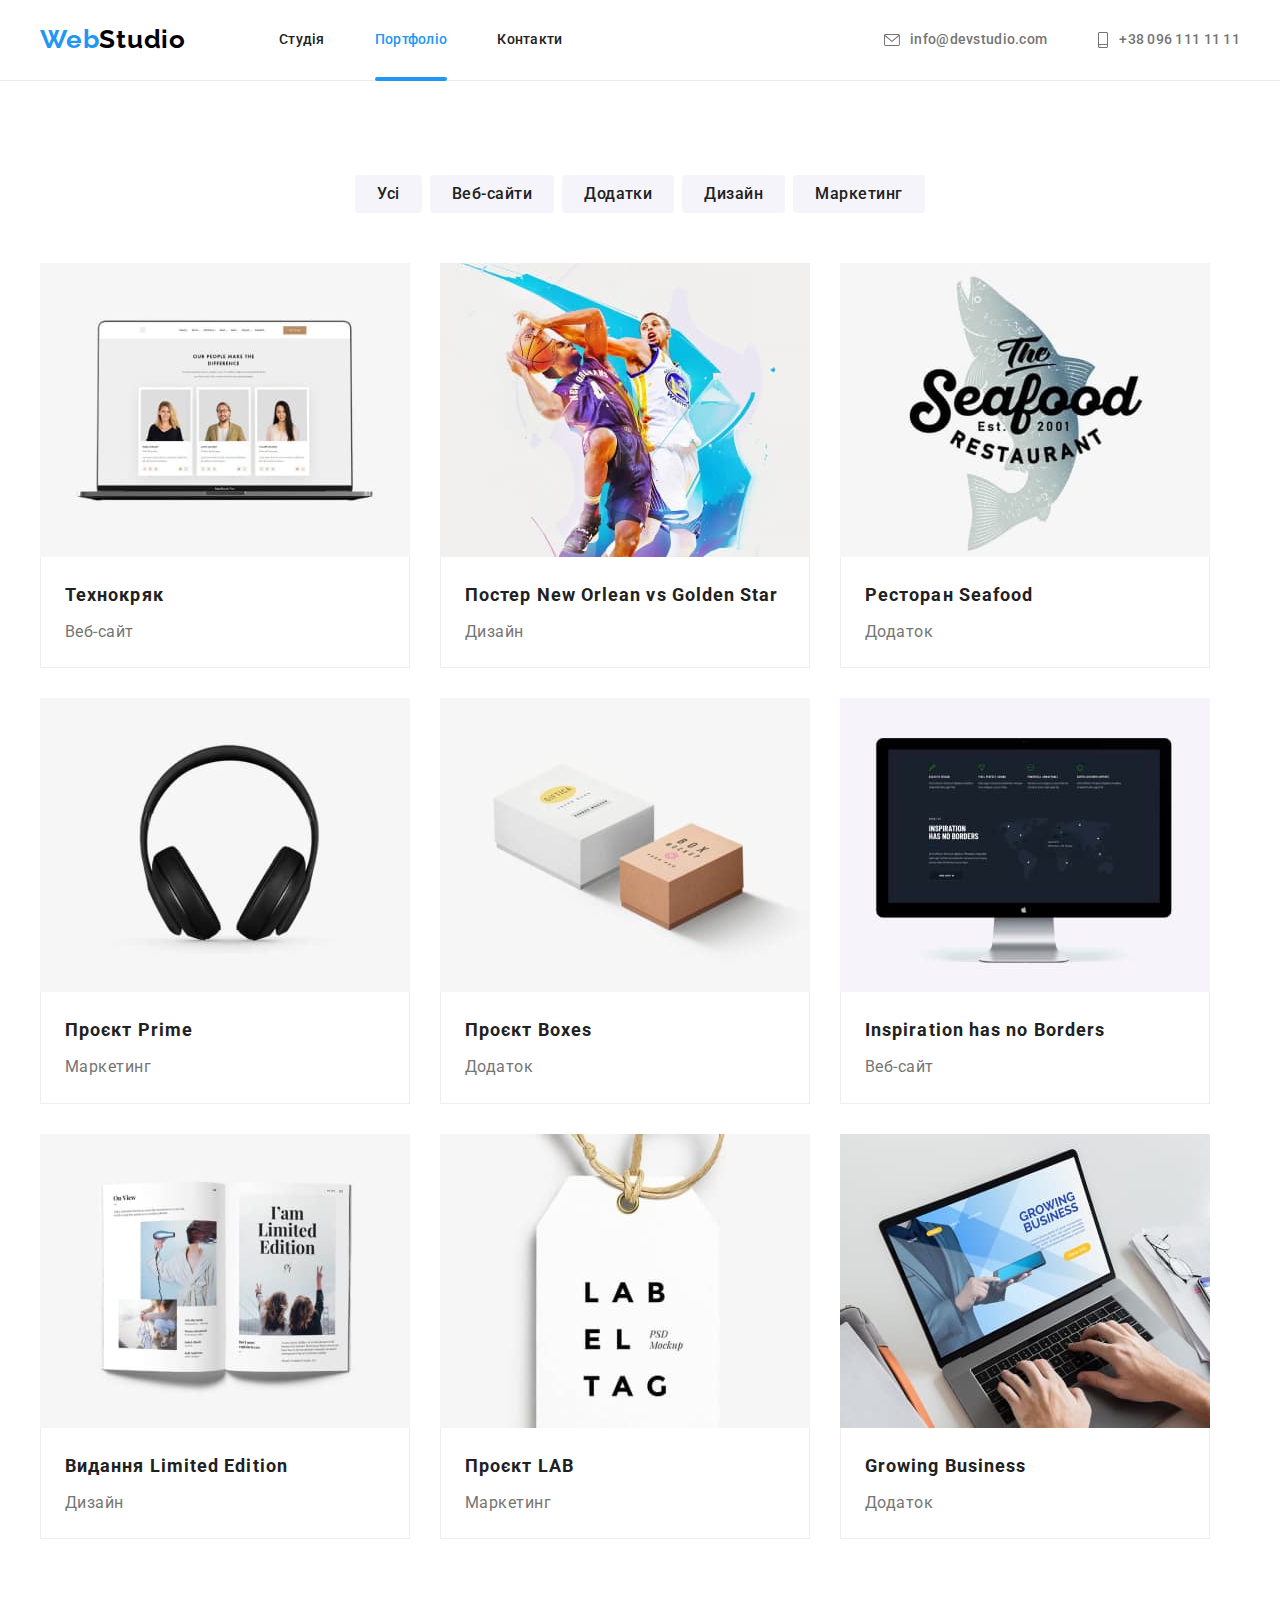
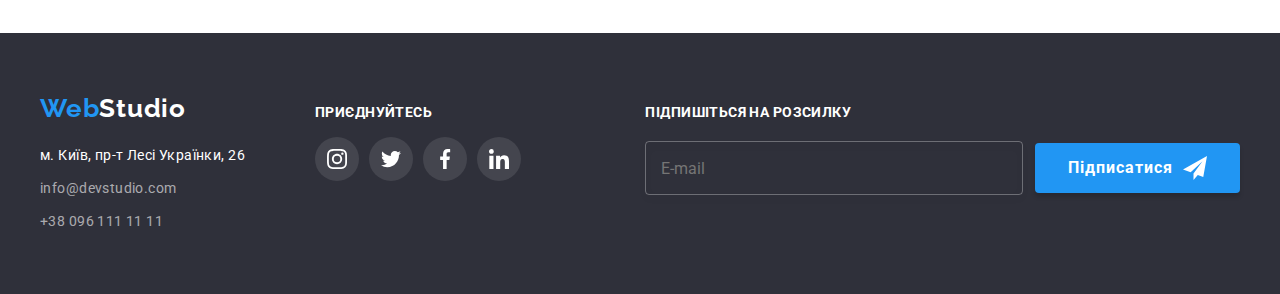
==== portfolio.html @ 3b57325a "Initial commit" ====
<!DOCTYPE html>
<html lang="uk">
  <head>
    <meta charset="UTF-8" />
    <meta http-equiv="X-UA-Compatible" content="IE=edge" />
    <meta name="viewport" content="width=device-width, initial-scale=1.0" />
    <title>Web</title>
    <link rel="preconnect" href="https://fonts.googleapis.com" />
    <link rel="preconnect" href="https://fonts.gstatic.com" crossorigin />
    <link
      href="https://fonts.googleapis.com/css2?family=Raleway:wght@700&family=Roboto:wght@400;500;700;900&display=swap"
      rel="stylesheet"
    />
    <link
      rel="stylesheet"
      href="https://cdnjs.cloudflare.com/ajax/libs/modern-normalize/1.1.0/modern-normalize.min.css"
      integrity="sha512-wpPYUAdjBVSE4KJnH1VR1HeZfpl1ub8YT/NKx4PuQ5NmX2tKuGu6U/JRp5y+Y8XG2tV+wKQpNHVUX03MfMFn9Q=="
      crossorigin="anonymous"
      referrerpolicy="no-referrer"
    />
    <!-- <link rel="stylesheet" href="./css/styles.css" /> -->
    <link rel="stylesheet" href="./css/main.min.css">
  </head>

  <body>
    <header class="header">
      <div class="container header__container">
        <nav class="navigation">
          <a class="logo navigation__logo link logo--margin-header" lang="en" href="./index.html">Web<span
              class="accent accent--color-dark">Studio</span></a>
          <ul class="site-nav">
            <li class="site-nav__item">
              <a class="site-nav__link link " href="./index.html">Студія</a>
            </li>
            <li class="site-nav__item">
              <a class="site-nav__link link current" href="./portfolio.html">Портфоліо</a>
            </li>
            <li class="site-nav__item">
              <a class="site-nav__link link" href="#">Контакти</a>
            </li>
          </ul>
        </nav>
        <ul class="contacts header__contacts">
          <li>
            <a class="contacts__mail link" href="mailto:info@devstudio.com">
              <svg class="contacts__envelop" width="16" height="12">
                <use href="./img/symbol-defs.svg#icon-envelope"></use>
              </svg>
              info@devstudio.com</a>
          </li>
          <li>
            <a class="contacts__tel link" href="tel:+380961111111">
              <svg class="contacts__smartphone" width="12" height="16">
                <use href="./img/symbol-defs.svg#icon-smartphone"></use>
              </svg>+38 096 111 11 11</a>
          </li>
        </ul>
      </div>
    </header>

    <main>
      <section class="section">
        <div class="container">
          <h1 class="visually-hidden">Наші пропозиції</h1>
          <!--switch-->
          <ul class="filter-list">
            <li><button class="filter-bt" type="button">Усі</button></li>
            <li><button class="filter-bt" type="button">Веб-сайти</button></li>
            <li><button class="filter-bt" type="button">Додатки</button></li>
            <li><button class="filter-bt" type="button">Дизайн</button></li>
            <li><button class="filter-bt" type="button">Маркетинг</button></li>
          </ul>
          <!--pictures-->
          <ul class="project-list">
            <li class="project-item">
              <a class="project-link" href="#">
                <div class="hidden-card">
                  <img
                    src="./img/advert-1.jpg"
                    alt="екран ноутбуку"
                    width="370"
                  />
                  <p class="hidden-text">
                    Ресурс пропонує комплексні пропозиції з різним рівнем
                    функціоналу та сервісів. Все це дозволить відвідувачу
                    отримати вичерпні відомості про компанію чи приватну особу.
                  </p>
                </div>
                <div class="project-card">
                  <h2 class="project-title">Технокряк</h2>
                  <p class="project-text">Веб-сайт</p>
                </div>
              </a>
            </li>
            <li class="project-item">
              <a class="project-link" href="#">
                <div class="hidden-card">
                  <img
                    src="./img/advert-2.jpg"
                    alt="баскетболісти"
                    width="370"
                  />
                  <p class="hidden-text">
                    Ресурс пропонує комплексні пропозиції з різним рівнем
                    функціоналу та сервісів. Все це дозволить відвідувачу
                    отримати вичерпні відомості про компанію чи приватну особу.
                  </p>
                </div>
                <div class="project-card">
                  <h2 class="project-title">
                    Постер New Orlean vs Golden Star
                  </h2>
                  <p class="project-text">Дизайн</p>
                </div>
              </a>
            </li>
            <li class="project-item">
              <a class="project-link" href="#">
                <div class="hidden-card">
                  <img
                    src="./img/advert-3.jpg"
                    alt="реклама ресторану"
                    width="370"
                  />
                  <p class="hidden-text">
                    Ресурс пропонує комплексні пропозиції з різним рівнем
                    функціоналу та сервісів. Все це дозволить відвідувачу
                    отримати вичерпні відомості про компанію чи приватну особу.
                  </p>
                </div>
                <div class="project-card">
                  <h2 class="project-title">Ресторан Seafood</h2>
                  <p class="project-text">Додаток</p>
                </div>
              </a>
            </li>
            <li class="project-item">
              <a class="project-link" href="#"
                ><div class="hidden-card">
                  <img src="./img/advert-4.jpg" alt="навушники" width="370" />
                  <p class="hidden-text">
                    Ресурс пропонує комплексні пропозиції з різним рівнем
                    функціоналу та сервісів. Все це дозволить відвідувачу
                    отримати вичерпні відомості про компанію чи приватну особу.
                  </p>
                </div>
                <div class="project-card">
                  <h2 class="project-title">Проєкт Prime</h2>
                  <p class="project-text">Маркетинг</p>
                </div>
              </a>
            </li>
            <li class="project-item">
              <a class="project-link" href="#">
                <div class="hidden-card">
                  <img src="./img/advert-5.jpg" alt="коробочки" width="370" />
                  <p class="hidden-text">
                    Ресурс пропонує комплексні пропозиції з різним рівнем
                    функціоналу та сервісів. Все це дозволить відвідувачу
                    отримати вичерпні відомості про компанію чи приватну особу.
                  </p>
                </div>
                <div class="project-card">
                  <h2 class="project-title">Проєкт Boxes</h2>
                  <p class="project-text">Додаток</p>
                </div>
              </a>
            </li>
            <li class="project-item">
              <a class="project-link" href="#"
                ><div class="hidden-card">
                  <img src="./img/advert-6.jpg" alt=" монітор" width="370" />
                  <p class="hidden-text">
                    Ресурс пропонує комплексні пропозиції з різним рівнем
                    функціоналу та сервісів. Все це дозволить відвідувачу
                    отримати вичерпні відомості про компанію чи приватну особу.
                  </p>
                </div>
                <div class="project-card">
                  <h2 class="project-title">Inspiration has no Borders</h2>
                  <p class="project-text">Веб-сайт</p>
                </div>
              </a>
            </li>
            <li class="project-item">
              <a class="project-link" href="#">
                <div class="hidden-card">
                  <img src="./img/advert-7.jpg" alt="книга" width="370" />
                  <p class="hidden-text">
                    Ресурс пропонує комплексні пропозиції з різним рівнем
                    функціоналу та сервісів. Все це дозволить відвідувачу
                    отримати вичерпні відомості про компанію чи приватну особу.
                  </p>
                </div>
                <div class="project-card">
                  <h2 class="project-title">Видання Limited Edition</h2>
                  <p class="project-text">Дизайн</p>
                </div>
              </a>
            </li>
            <li class="project-item">
              <a class="project-link" href="#">
                <div class="hidden-card">
                  <img src="./img/advert-8.jpg" alt="бірка" width="370" />
                  <p class="hidden-text">
                    Ресурс пропонує комплексні пропозиції з різним рівнем
                    функціоналу та сервісів. Все це дозволить відвідувачу
                    отримати вичерпні відомості про компанію чи приватну особу.
                  </p>
                </div>
                <div class="project-card">
                  <h2 class="project-title">Проєкт LAB</h2>
                  <p class="project-text">Маркетинг</p>
                </div>
              </a>
            </li>
            <li class="project-item">
              <a class="project-link" href="#">
                <div class="hidden-card">
                  <img
                    src="./img/advert-9.jpg"
                    alt="робота за ноутбуком"
                    width="370"
                  />
                  <p class="hidden-text">
                    Ресурс пропонує комплексні пропозиції з різним рівнем
                    функціоналу та сервісів. Все це дозволить відвідувачу
                    отримати вичерпні відомості про компанію чи приватну особу.
                  </p>
                </div>
                <div class="project-card">
                  <h2 class="project-title">Growing Business</h2>
                  <p class="project-text">Додаток</p>
                </div>
              </a>
            </li>
          </ul>
        </div>
      </section>
    </main>
    <footer class="footer">
<div class="container footer-container">
  <div class="main-part">
    <a class="logo link logo--margin-footer" lang="en" href="./index.html">Web<span class="accent accent--color-light">Studio</span></a>
    <address class="address">
      <ul>
        <li class="footer-item">
          <a class="footer-location place link" href="https://goo.gl/maps/qjkYtsCH6BRkbTAi8" target="_blank"
            rel="noopener noreferrer nofollow">м. Київ, пр-т Лесі Українки, 26</a>
        </li>
        <li class="footer-item">
          <a class="footer-mail link" href="mailto:info@devstudio.com">info@devstudio.com</a>
        </li>
        <li class="footer-item">
          <a class="footer-tel link" href="tel:+380961111111">+38 096 111 11 11</a>
        </li>
      </ul>
    </address>
  </div>
  <div class=" social footer__social">
    <p class="social__text">приєднуйтесь</p>
    <ul class="social__list">
      <li>
        <a class="social__link socials" href="#">
          <svg class="social__icon" width="20" height="20">
            <use href="./img/symbol-defs.svg#icon-instagram"></use>
          </svg>
        </a>
      </li>
      <li>
        <a class="social__link socials" href="#">
          <svg class="social__icon" width="20" height="20">
            <use href="./img/symbol-defs.svg#icon-twitter"></use>
          </svg>
        </a>
      </li>
      <li>
        <a class="social__link socials" href="#">
          <svg class="social__icon" width="20" height="20">
            <use href="./img/symbol-defs.svg#icon-facebook"></use>
          </svg>
        </a>
      </li>
      <li>
        <a class="social__link socials" href="#">
          <svg class="social__icon" width="20" height="20">
            <use href="./img/symbol-defs.svg#icon-linkedin"></use>
          </svg>
        </a>
      </li>
    </ul>
  </div>
  <div class="subscription">
    <p class="subs-text">Підпишіться на розсилку</p>
    <form class="footer-form">
      <label class="footer-label">
        <input class="footer-input" type="email" name="mail" placeholder=" " />
        <span class="footer-mail-label">E-mail</span>
      </label>
      <button class="btn subs-bt" type="submit">
        <span class="subs-bt-text">Підписатися</span>
        <svg class="send-icon" width="24" height="24">
          <use href="./img/symbol-defs.svg#icon-send-footer"></use>
        </svg>
      </button>
    </form>
  </div>
</div>    </footer>
  </body>
</html>
---- css/main.min.css ----
:root{--primary-text-color: #757575;--accent-color: #2196f3;--primary-bkg-color: #ffffff;--primary-bkg-bt-color: #f5f4fa;--primary-title-color: #212121;--bkg-footer-color: #2f303a;--primary-logo-color: #afb1b8;--transition-duration: 250ms;--transition-cub: cubic-bezier(0.4, 0, 0.2, 1);--bt-bkg--hover-color: #188ce8;--main-font-style: "roboto"}.footer-mail,.footer-tel,.site-nav__link,.contacts__mail,.contacts__tel{transition:color var(--transition-duration) var(--transition-cub)}.modal{position:absolute;left:50%;top:50%}.visually-hidden{position:absolute;width:1px;height:1px;margin:-1px;border:0;padding:0;white-space:nowrap;-webkit-clip-path:inset(100%);clip-path:inset(100%);clip:rect(0 0 0 0);overflow:hidden}p,h1,h2,h3,h4,h5,h6{margin:0}ul{margin:0;padding-left:0;list-style:none}address{font-style:normal}.link{text-decoration:none}body{font-family:var(--main-font-style),sans-serif;color:var(--primary-text-color);margin:0}button{cursor:pointer;border:1px solid rgba(0,0,0,0)}img{display:block;max-width:100%;height:auto}.section{padding-top:94px;padding-bottom:94px}.container{width:1200px;padding-left:15px;padding-right:15px;margin:0 auto}.logo{font-family:"Raleway",sans-serif;font-style:normal;font-weight:700;font-size:26px;line-height:1.19;letter-spacing:.03em;color:var(--accent-color);display:block}.logo--margin-header{margin-right:93px}.logo--margin-footer{margin-bottom:20px}.accent--color-dark{color:#000}.accent--color-light{color:#fff}.section-title{font-weight:700;font-size:36px;line-height:1.17;text-align:center;letter-spacing:.03em;color:var(--primary-title-color);margin-bottom:50px}.btn{min-width:216px;height:50px;font-family:inherit;font-weight:700;font-size:16px;line-height:1.87;display:block;align-items:center;text-align:center;letter-spacing:.06em;color:var(--primary-bkg-color);background:var(--accent-color);box-shadow:0px 4px 4px rgba(0,0,0,.15);border-radius:4px;cursor:pointer;margin:0 auto;margin-top:30px;padding:10px 32px;transition:background-color var(--transition-duration) var(--transition-cub)}.btn:hover,.btn:focus{background-color:var(--bt-bkg--hover-color)}.backdrop{position:fixed;top:0;left:0;width:100%;height:100%;background-color:rgba(0,0,0,.2);opacity:1;transition:opacity 500ms cubic-bezier(0.4, 0, 0.2, 1),visibility 500ms cubic-bezier(0.4, 0, 0.2, 1)}.backdrop.is-hidden{opacity:0;pointer-events:none;visibility:hidden}.backdrop.is-hidden .modal{transform:translate(-50%, -50%) scale(0.4)}.modal{transform:translate(-50%, -50%) scale(1);min-width:528px;min-height:581px;background-color:var(--primary-bkg-color);padding:40px;box-shadow:0px 1px 3px rgba(0,0,0,.12),0px 1px 1px rgba(0,0,0,.14),0px 2px 1px rgba(0,0,0,.2);border-radius:4px;transition:transform 700ms cubic-bezier(0.075, 0.82, 0.165, 1)}.modal-bt{background-color:inherit;display:flex;width:30px;height:30px;border-radius:50%;align-items:center;justify-content:center;border:1px solid rgba(0,0,0,.1);position:absolute;right:8px;top:8px}.modal-close{fill:currentColor}.modal-bt:focus .modal-close,.modal-bt:hover .modal-close{color:var(--accent-color)}.form-title{margin-top:0px;margin-bottom:12px;text-align:center;font-weight:700;font-size:20px;line-height:1.15;text-align:center;letter-spacing:.03em;color:var(--primary-title-color);display:block}.form-field{display:flex;flex-direction:column;margin-bottom:10px;position:relative}.form-field:nth-child(4){margin-bottom:0px}.form-label{margin-bottom:4px;font-weight:400;font-size:12px;line-height:1.17;letter-spacing:.01em}.form-input,.form-coment{border:1px solid rgba(33,33,33,.2);border-radius:4px;width:100%;height:40px;color:#000;padding-left:42px;outline:rgba(0,0,0,0);transition:border-color var(--transition-duration) var(--transition-cub)}.form-input:focus,.form-coment:focus{border-color:var(--accent-color)}.form-coment{padding:12px 16px;height:120px;resize:none}.form-coment::-moz-placeholder{font-weight:400;font-size:12px;line-height:1.17;letter-spacing:.01em;color:rgba(117,117,117,.5)}.form-coment:-ms-input-placeholder{font-weight:400;font-size:12px;line-height:1.17;letter-spacing:.01em;color:rgba(117,117,117,.5)}.form-coment::placeholder{font-weight:400;font-size:12px;line-height:1.17;letter-spacing:.01em;color:rgba(117,117,117,.5)}.modal-input-icon{position:absolute;left:12px;top:50%;fill:currentColor}.form-input:focus+.modal-input-icon{fill:var(--accent-color)}.form-checkbox{margin-top:20px;margin-bottom:30px;align-items:center;flex-direction:row;gap:10px;font-weight:400;font-size:14px;line-height:1.71;letter-spacing:.03em;justify-content:center}.label-checkbox{display:flex;gap:7px;align-items:center}.icon-confirm{display:flex;width:16px;height:15px;border:2px solid #212121;border-radius:4px;align-items:center;justify-content:center;fill:rgba(0,0,0,0)}.checkbox:checked+.icon-confirm{background-color:var(--accent-color);border:var(--accent-color);background-origin:border-box;fill:#fff}.checkbox:focus+.icon-confirm{border-color:var(--accent-color)}.contract-modal{display:block;text-decoration:none;border-bottom:100% solid #2196f3;color:#2196f3;position:relative}.contract-modal::after{display:inline-block;content:"";width:100%;height:1px;background-color:currentColor;position:absolute;bottom:5px;right:0}.hero-bt-modal,.subs-bt{margin-top:0;min-width:200px}.header{background-color:var(--primary-bkg-color);border-bottom:1px solid #ececec}.header__container{display:flex}.navigation{display:flex}.navigation__logo{display:inline-block;padding-top:24px;padding-bottom:25px}.site-nav__link,.contacts__mail,.contacts__tel{padding-top:32px;padding-bottom:32px;display:block}.site-nav,.contacts{display:flex;gap:50px}.header__contacts{margin-left:auto}.site-nav__link{font-weight:500;font-size:14px;line-height:1.14;letter-spacing:.02em;color:var(--primary-title-color)}.site-nav__link:hover,.site-nav__link:focus{color:var(--accent-color)}.current{color:var(--accent-color);position:relative}.current::after{display:inline-block;content:"";width:100%;height:4px;border-radius:2px;background-color:currentColor;position:absolute;bottom:-1px;right:0}.contacts__mail,.contacts__tel{display:flex;font-weight:500;font-size:14px;line-height:1.14;letter-spacing:.02em;color:var(--primary-text-color);align-items:center}.contacts__mail:hover,.contacts__mail:focus,.contacts__tel:hover,.contacts__tel:focus{color:var(--accent-color)}.contacts__envelop,.contacts__smartphone{margin-right:10px;fill:currentColor}.section.hero{background-color:#c4c4c4;padding-top:200px;padding-bottom:200px;background-image:linear-gradient(rgba(47, 48, 58, 0.4), rgba(47, 48, 58, 0.4)),url("../img/hero.jpg");background-repeat:no-repeat;background-size:cover;background-position:center;margin-left:auto;margin-right:auto;max-width:1600px;height:600px}.hero__title{font-weight:900;font-size:44px;line-height:1.36;text-align:center;letter-spacing:.06em;text-transform:uppercase;color:var(--primary-bkg-color);width:696px;margin:0 auto}.card__list{display:flex}.card__list__item:not(:last-child){margin-right:30px}.card__list__graphics{display:flex;background-color:var(--primary-bkg-bt-color);height:120px;margin-bottom:30px;justify-content:center;border-radius:4px;align-items:center}.card__list__icon{width:70px;height:70px}.card__list__title{font-weight:700;font-size:14px;line-height:1.14;letter-spacing:.03em;text-transform:uppercase;color:var(--primary-title-color)}.card__list__text{font-weight:400;font-size:14px;line-height:1.71;letter-spacing:.03em;margin-top:10px;width:270px}.work__section{padding-top:0px;padding-bottom:94px}.product{display:flex;gap:30px}.product__item{width:calc((100% - 60px)/3);position:relative;display:flex}.product__title{position:absolute;width:100%;height:70px;background-color:rgba(47,48,58,.8);bottom:0;text-align:center;font-size:14px;line-height:1.14;letter-spacing:.03em;text-transform:uppercase;color:#fff;padding:27px}.crew{background:var(--primary-bkg-bt-color)}.person__list{display:flex}.person__list__item{background:var(--primary-bkg-color);padding-top:0px;margin-right:30px;width:calc((100% - 90px)/4);box-shadow:0px 1px 3px rgba(0,0,0,.12),0px 1px 1px rgba(0,0,0,.14),0px 2px 1px rgba(0,0,0,.2);border-radius:0px 0px 4px 4px}.person__list__item:last-child{margin-right:0px}.person__list__card{padding-top:30px;padding-bottom:30px}.social__list{display:flex;justify-content:center;gap:10px;margin-top:16px;align-items:center}.social__link{display:flex;width:44px;height:44px;border-radius:50%;align-items:center;justify-content:center;color:var(--primary-logo-color);transition:color var(--transition-duration) var(--transition-cub),background-color var(--transition-duration) var(--transition-cub)}.social__link:hover,.social__link:focus{background-color:var(--accent-color);color:var(--primary-bkg-color)}.social__icon{fill:currentColor}.person__list__member{font-weight:500;font-size:16px;line-height:1.19;text-align:center;letter-spacing:.03em;color:var(--primary-title-color);margin-bottom:10px}.person__list__position{font-weight:400;font-size:16px;line-height:1.19;text-align:center;letter-spacing:.03em}.clients__list{display:flex;gap:30px}.clients__item{width:calc((100% - 150px)/6);height:92px}.clients__link{width:100%;height:100%;border:solid 1px #afb1b8;border-radius:4px;display:flex;align-items:center;justify-content:center;color:var(--primary-logo-color);transition:color var(--transition-duration) var(--transition-cub),border-color var(--transition-duration) var(--transition-cub)}.clients__link:hover,.clients__link:focus{border-color:var(--accent-color);color:var(--accent-color)}.clients__logo{fill:currentColor}.footer{background:var(--bkg-footer-color);padding-top:60px;padding-bottom:60px}.container.footer-container{display:flex;align-items:baseline}.footer-item:not(:last-child){margin-bottom:9px}.footer-location,.footer-mail,.footer-tel{font-style:normal;font-weight:400;font-size:14px;line-height:1.71;letter-spacing:.03em;color:rgba(255,255,255,.6)}.footer-mail:hover,.footer-mail:focus,.footer-tel:hover,.footer-tel:focus{color:var(--accent-color)}.place{color:var(--primary-bkg-color)}.social__text,.subs-text{font-weight:700;font-size:14px;line-height:1.14;letter-spacing:.03em;text-transform:uppercase;color:#fff}.social__link.socials{background-color:rgba(255,255,255,.1);color:var(--primary-bkg-color)}.social__link.socials:hover,.social__link.socials:focus{background-color:var(--accent-color)}.footer__social{margin-left:70px;display:flex;flex-direction:column}.subscription{margin-left:auto}.footer-form{display:flex;align-items:center}.subs-text{margin-bottom:20px}.footer-label{position:relative;margin-right:12px}.footer-mail-label{position:absolute;top:50%;left:16px;transform:translateY(-50%);transition:transform var(--transition-duration) var(--transition-cub)}.footer-input:not(:-moz-placeholder-shown)~.footer-mail-label{transform:translateY(-43px)}.footer-input:not(:-ms-input-placeholder)~.footer-mail-label{transform:translateY(-43px)}.footer-input:focus~.footer-mail-label,.footer-input:not(:placeholder-shown)~.footer-mail-label{transform:translateY(-43px)}.footer-input{width:358px;height:50px;border:1px solid rgba(255,255,255,.3);filter:drop-shadow(0px 4px 4px rgba(0, 0, 0, 0.15));border-radius:4px;background-color:rgba(0,0,0,0);color:#fff;outline:rgba(0,0,0,0);padding-left:16px}.subs-bt{display:flex;align-items:center;gap:10px}.send-icon{fill:currentColor}main{background-color:var(--primary-bkg-color)}.filter-bt{font-family:inherit;font-weight:500;font-size:16px;line-height:1.62;text-align:center;letter-spacing:.03em;color:var(--primary-title-color);background-color:var(--primary-bkg-bt-color);border:none;border-radius:4px;cursor:pointer;padding:6px 22px;transition-property:color,background-color,box-shadow;transition-duration:var(--transition-duration);transition-timing-function:var(--transition-cub)}.filter-bt:hover,.filter-bt:focus{color:var(--primary-bkg-color);background-color:var(--accent-color);box-shadow:0px 3px 1px rgba(0,0,0,.1),0px 1px 2px rgba(0,0,0,.08),0px 2px 2px rgba(0,0,0,.12)}.filter-list{display:flex;gap:8px;justify-content:center}.project-list{display:flex;flex-wrap:wrap;gap:30px;margin-top:50px}.project-card{padding:20px 24px;border-left:1px solid #eee;border-right:1px solid #eee;border-bottom:1px solid #eee}.project-link{display:block;text-decoration:none;flex-basis:calc((100% - 60px)/3);transition:box-shadow var(--transition-duration) var(--transition-cub)}.project-link:hover{box-shadow:0px 1px 1px rgba(0,0,0,.12),0px 4px 4px rgba(0,0,0,.06),1px 4px 6px rgba(0,0,0,.16)}.project-title{font-style:normal;font-size:18px;line-height:2;letter-spacing:.06em;color:var(--primary-title-color);margin-bottom:4px}.project-text{font-style:normal;font-size:16px;line-height:1.9;letter-spacing:.03em;color:var(--primary-text-color)}.hidden-card{position:relative;width:100%;height:100%;overflow:hidden}.hidden-text{position:absolute;font-size:18px;line-height:1.56;letter-spacing:.03em;color:#fff;padding:63px 24px;left:0;top:0;transform:translateY(100%);background-color:rgba(33,150,243,.9);transition-property:transform;transition-duration:var(--transition-duration);transition-timing-function:var(--transition-cub);opacity:0;overflow:auto}.project-link:hover .hidden-text{opacity:1;transform:translateY(0)}/*# sourceMappingURL=main.min.css.map */
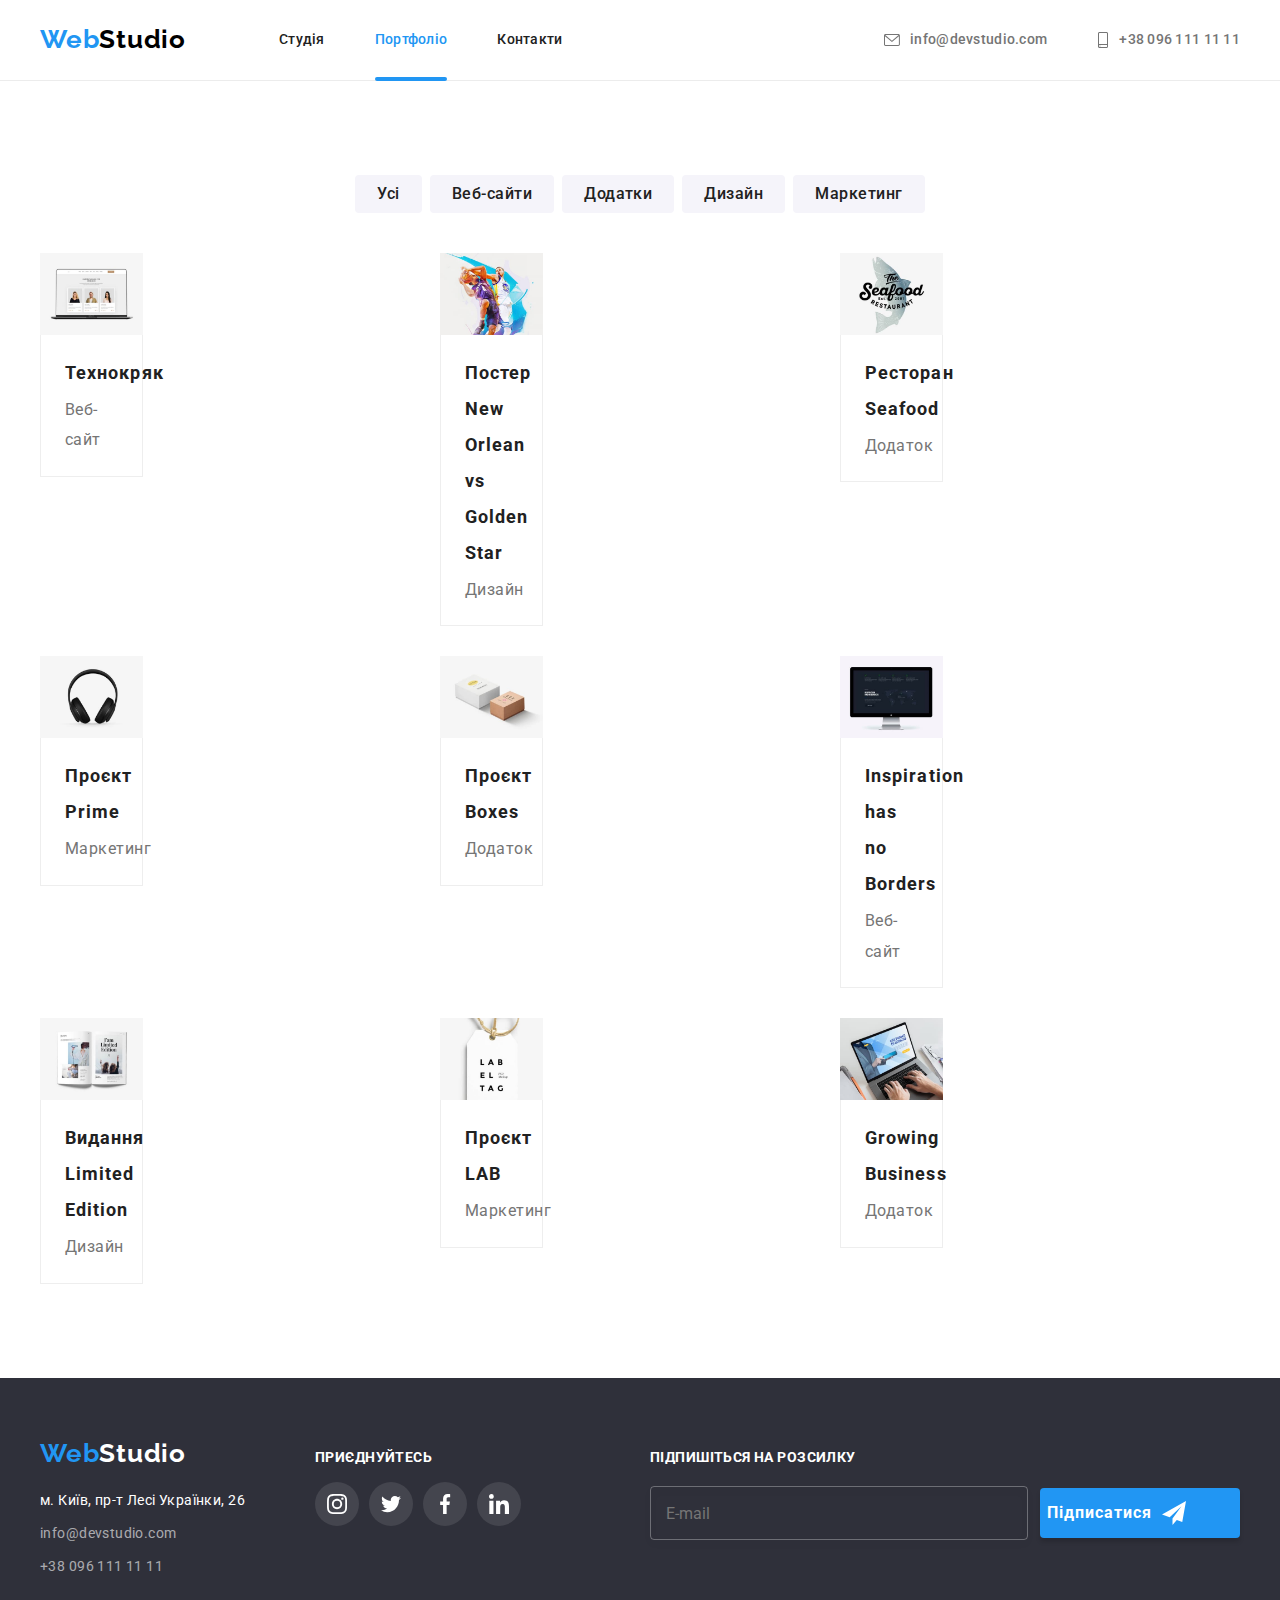
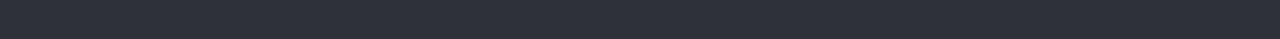
==== commit 91f403f3: "hw 08 hero, benefits and crew" ====
--- a/portfolio.html
+++ b/portfolio.html
@@ -78,7 +78,7 @@
                   <img
                     src="./img/advert-1.jpg"
                     alt="екран ноутбуку"
-                    width="370"
+                    
                   />
                   <p class="hidden-text">
                     Ресурс пропонує комплексні пропозиції з різним рівнем
--- a/css/main.min.css
+++ b/css/main.min.css
@@ -1 +1 @@
-:root{--primary-text-color: #757575;--accent-color: #2196f3;--primary-bkg-color: #ffffff;--primary-bkg-bt-color: #f5f4fa;--primary-title-color: #212121;--bkg-footer-color: #2f303a;--primary-logo-color: #afb1b8;--transition-duration: 250ms;--transition-cub: cubic-bezier(0.4, 0, 0.2, 1);--bt-bkg--hover-color: #188ce8;--main-font-style: "roboto"}.footer-mail,.footer-tel,.site-nav__link,.contacts__mail,.contacts__tel{transition:color var(--transition-duration) var(--transition-cub)}.modal{position:absolute;left:50%;top:50%}.visually-hidden{position:absolute;width:1px;height:1px;margin:-1px;border:0;padding:0;white-space:nowrap;-webkit-clip-path:inset(100%);clip-path:inset(100%);clip:rect(0 0 0 0);overflow:hidden}p,h1,h2,h3,h4,h5,h6{margin:0}ul{margin:0;padding-left:0;list-style:none}address{font-style:normal}.link{text-decoration:none}body{font-family:var(--main-font-style),sans-serif;color:var(--primary-text-color);margin:0}button{cursor:pointer;border:1px solid rgba(0,0,0,0)}img{display:block;max-width:100%;height:auto}.section{padding-top:94px;padding-bottom:94px}.container{width:1200px;padding-left:15px;padding-right:15px;margin:0 auto}.logo{font-family:"Raleway",sans-serif;font-style:normal;font-weight:700;font-size:26px;line-height:1.19;letter-spacing:.03em;color:var(--accent-color);display:block}.logo--margin-header{margin-right:93px}.logo--margin-footer{margin-bottom:20px}.accent--color-dark{color:#000}.accent--color-light{color:#fff}.section-title{font-weight:700;font-size:36px;line-height:1.17;text-align:center;letter-spacing:.03em;color:var(--primary-title-color);margin-bottom:50px}.btn{min-width:216px;height:50px;font-family:inherit;font-weight:700;font-size:16px;line-height:1.87;display:block;align-items:center;text-align:center;letter-spacing:.06em;color:var(--primary-bkg-color);background:var(--accent-color);box-shadow:0px 4px 4px rgba(0,0,0,.15);border-radius:4px;cursor:pointer;margin:0 auto;margin-top:30px;padding:10px 32px;transition:background-color var(--transition-duration) var(--transition-cub)}.btn:hover,.btn:focus{background-color:var(--bt-bkg--hover-color)}.backdrop{position:fixed;top:0;left:0;width:100%;height:100%;background-color:rgba(0,0,0,.2);opacity:1;transition:opacity 500ms cubic-bezier(0.4, 0, 0.2, 1),visibility 500ms cubic-bezier(0.4, 0, 0.2, 1)}.backdrop.is-hidden{opacity:0;pointer-events:none;visibility:hidden}.backdrop.is-hidden .modal{transform:translate(-50%, -50%) scale(0.4)}.modal{transform:translate(-50%, -50%) scale(1);min-width:528px;min-height:581px;background-color:var(--primary-bkg-color);padding:40px;box-shadow:0px 1px 3px rgba(0,0,0,.12),0px 1px 1px rgba(0,0,0,.14),0px 2px 1px rgba(0,0,0,.2);border-radius:4px;transition:transform 700ms cubic-bezier(0.075, 0.82, 0.165, 1)}.modal-bt{background-color:inherit;display:flex;width:30px;height:30px;border-radius:50%;align-items:center;justify-content:center;border:1px solid rgba(0,0,0,.1);position:absolute;right:8px;top:8px}.modal-close{fill:currentColor}.modal-bt:focus .modal-close,.modal-bt:hover .modal-close{color:var(--accent-color)}.form-title{margin-top:0px;margin-bottom:12px;text-align:center;font-weight:700;font-size:20px;line-height:1.15;text-align:center;letter-spacing:.03em;color:var(--primary-title-color);display:block}.form-field{display:flex;flex-direction:column;margin-bottom:10px;position:relative}.form-field:nth-child(4){margin-bottom:0px}.form-label{margin-bottom:4px;font-weight:400;font-size:12px;line-height:1.17;letter-spacing:.01em}.form-input,.form-coment{border:1px solid rgba(33,33,33,.2);border-radius:4px;width:100%;height:40px;color:#000;padding-left:42px;outline:rgba(0,0,0,0);transition:border-color var(--transition-duration) var(--transition-cub)}.form-input:focus,.form-coment:focus{border-color:var(--accent-color)}.form-coment{padding:12px 16px;height:120px;resize:none}.form-coment::-moz-placeholder{font-weight:400;font-size:12px;line-height:1.17;letter-spacing:.01em;color:rgba(117,117,117,.5)}.form-coment:-ms-input-placeholder{font-weight:400;font-size:12px;line-height:1.17;letter-spacing:.01em;color:rgba(117,117,117,.5)}.form-coment::placeholder{font-weight:400;font-size:12px;line-height:1.17;letter-spacing:.01em;color:rgba(117,117,117,.5)}.modal-input-icon{position:absolute;left:12px;top:50%;fill:currentColor}.form-input:focus+.modal-input-icon{fill:var(--accent-color)}.form-checkbox{margin-top:20px;margin-bottom:30px;align-items:center;flex-direction:row;gap:10px;font-weight:400;font-size:14px;line-height:1.71;letter-spacing:.03em;justify-content:center}.label-checkbox{display:flex;gap:7px;align-items:center}.icon-confirm{display:flex;width:16px;height:15px;border:2px solid #212121;border-radius:4px;align-items:center;justify-content:center;fill:rgba(0,0,0,0)}.checkbox:checked+.icon-confirm{background-color:var(--accent-color);border:var(--accent-color);background-origin:border-box;fill:#fff}.checkbox:focus+.icon-confirm{border-color:var(--accent-color)}.contract-modal{display:block;text-decoration:none;border-bottom:100% solid #2196f3;color:#2196f3;position:relative}.contract-modal::after{display:inline-block;content:"";width:100%;height:1px;background-color:currentColor;position:absolute;bottom:5px;right:0}.hero-bt-modal,.subs-bt{margin-top:0;min-width:200px}.header{background-color:var(--primary-bkg-color);border-bottom:1px solid #ececec}.header__container{display:flex}.navigation{display:flex}.navigation__logo{display:inline-block;padding-top:24px;padding-bottom:25px}.site-nav__link,.contacts__mail,.contacts__tel{padding-top:32px;padding-bottom:32px;display:block}.site-nav,.contacts{display:flex;gap:50px}.header__contacts{margin-left:auto}.site-nav__link{font-weight:500;font-size:14px;line-height:1.14;letter-spacing:.02em;color:var(--primary-title-color)}.site-nav__link:hover,.site-nav__link:focus{color:var(--accent-color)}.current{color:var(--accent-color);position:relative}.current::after{display:inline-block;content:"";width:100%;height:4px;border-radius:2px;background-color:currentColor;position:absolute;bottom:-1px;right:0}.contacts__mail,.contacts__tel{display:flex;font-weight:500;font-size:14px;line-height:1.14;letter-spacing:.02em;color:var(--primary-text-color);align-items:center}.contacts__mail:hover,.contacts__mail:focus,.contacts__tel:hover,.contacts__tel:focus{color:var(--accent-color)}.contacts__envelop,.contacts__smartphone{margin-right:10px;fill:currentColor}.section.hero{background-color:#c4c4c4;padding-top:200px;padding-bottom:200px;background-image:linear-gradient(rgba(47, 48, 58, 0.4), rgba(47, 48, 58, 0.4)),url("../img/hero.jpg");background-repeat:no-repeat;background-size:cover;background-position:center;margin-left:auto;margin-right:auto;max-width:1600px;height:600px}.hero__title{font-weight:900;font-size:44px;line-height:1.36;text-align:center;letter-spacing:.06em;text-transform:uppercase;color:var(--primary-bkg-color);width:696px;margin:0 auto}.card__list{display:flex}.card__list__item:not(:last-child){margin-right:30px}.card__list__graphics{display:flex;background-color:var(--primary-bkg-bt-color);height:120px;margin-bottom:30px;justify-content:center;border-radius:4px;align-items:center}.card__list__icon{width:70px;height:70px}.card__list__title{font-weight:700;font-size:14px;line-height:1.14;letter-spacing:.03em;text-transform:uppercase;color:var(--primary-title-color)}.card__list__text{font-weight:400;font-size:14px;line-height:1.71;letter-spacing:.03em;margin-top:10px;width:270px}.work__section{padding-top:0px;padding-bottom:94px}.product{display:flex;gap:30px}.product__item{width:calc((100% - 60px)/3);position:relative;display:flex}.product__title{position:absolute;width:100%;height:70px;background-color:rgba(47,48,58,.8);bottom:0;text-align:center;font-size:14px;line-height:1.14;letter-spacing:.03em;text-transform:uppercase;color:#fff;padding:27px}.crew{background:var(--primary-bkg-bt-color)}.person__list{display:flex}.person__list__item{background:var(--primary-bkg-color);padding-top:0px;margin-right:30px;width:calc((100% - 90px)/4);box-shadow:0px 1px 3px rgba(0,0,0,.12),0px 1px 1px rgba(0,0,0,.14),0px 2px 1px rgba(0,0,0,.2);border-radius:0px 0px 4px 4px}.person__list__item:last-child{margin-right:0px}.person__list__card{padding-top:30px;padding-bottom:30px}.social__list{display:flex;justify-content:center;gap:10px;margin-top:16px;align-items:center}.social__link{display:flex;width:44px;height:44px;border-radius:50%;align-items:center;justify-content:center;color:var(--primary-logo-color);transition:color var(--transition-duration) var(--transition-cub),background-color var(--transition-duration) var(--transition-cub)}.social__link:hover,.social__link:focus{background-color:var(--accent-color);color:var(--primary-bkg-color)}.social__icon{fill:currentColor}.person__list__member{font-weight:500;font-size:16px;line-height:1.19;text-align:center;letter-spacing:.03em;color:var(--primary-title-color);margin-bottom:10px}.person__list__position{font-weight:400;font-size:16px;line-height:1.19;text-align:center;letter-spacing:.03em}.clients__list{display:flex;gap:30px}.clients__item{width:calc((100% - 150px)/6);height:92px}.clients__link{width:100%;height:100%;border:solid 1px #afb1b8;border-radius:4px;display:flex;align-items:center;justify-content:center;color:var(--primary-logo-color);transition:color var(--transition-duration) var(--transition-cub),border-color var(--transition-duration) var(--transition-cub)}.clients__link:hover,.clients__link:focus{border-color:var(--accent-color);color:var(--accent-color)}.clients__logo{fill:currentColor}.footer{background:var(--bkg-footer-color);padding-top:60px;padding-bottom:60px}.container.footer-container{display:flex;align-items:baseline}.footer-item:not(:last-child){margin-bottom:9px}.footer-location,.footer-mail,.footer-tel{font-style:normal;font-weight:400;font-size:14px;line-height:1.71;letter-spacing:.03em;color:rgba(255,255,255,.6)}.footer-mail:hover,.footer-mail:focus,.footer-tel:hover,.footer-tel:focus{color:var(--accent-color)}.place{color:var(--primary-bkg-color)}.social__text,.subs-text{font-weight:700;font-size:14px;line-height:1.14;letter-spacing:.03em;text-transform:uppercase;color:#fff}.social__link.socials{background-color:rgba(255,255,255,.1);color:var(--primary-bkg-color)}.social__link.socials:hover,.social__link.socials:focus{background-color:var(--accent-color)}.footer__social{margin-left:70px;display:flex;flex-direction:column}.subscription{margin-left:auto}.footer-form{display:flex;align-items:center}.subs-text{margin-bottom:20px}.footer-label{position:relative;margin-right:12px}.footer-mail-label{position:absolute;top:50%;left:16px;transform:translateY(-50%);transition:transform var(--transition-duration) var(--transition-cub)}.footer-input:not(:-moz-placeholder-shown)~.footer-mail-label{transform:translateY(-43px)}.footer-input:not(:-ms-input-placeholder)~.footer-mail-label{transform:translateY(-43px)}.footer-input:focus~.footer-mail-label,.footer-input:not(:placeholder-shown)~.footer-mail-label{transform:translateY(-43px)}.footer-input{width:358px;height:50px;border:1px solid rgba(255,255,255,.3);filter:drop-shadow(0px 4px 4px rgba(0, 0, 0, 0.15));border-radius:4px;background-color:rgba(0,0,0,0);color:#fff;outline:rgba(0,0,0,0);padding-left:16px}.subs-bt{display:flex;align-items:center;gap:10px}.send-icon{fill:currentColor}main{background-color:var(--primary-bkg-color)}.filter-bt{font-family:inherit;font-weight:500;font-size:16px;line-height:1.62;text-align:center;letter-spacing:.03em;color:var(--primary-title-color);background-color:var(--primary-bkg-bt-color);border:none;border-radius:4px;cursor:pointer;padding:6px 22px;transition-property:color,background-color,box-shadow;transition-duration:var(--transition-duration);transition-timing-function:var(--transition-cub)}.filter-bt:hover,.filter-bt:focus{color:var(--primary-bkg-color);background-color:var(--accent-color);box-shadow:0px 3px 1px rgba(0,0,0,.1),0px 1px 2px rgba(0,0,0,.08),0px 2px 2px rgba(0,0,0,.12)}.filter-list{display:flex;gap:8px;justify-content:center}.project-list{display:flex;flex-wrap:wrap;gap:30px;margin-top:50px}.project-card{padding:20px 24px;border-left:1px solid #eee;border-right:1px solid #eee;border-bottom:1px solid #eee}.project-link{display:block;text-decoration:none;flex-basis:calc((100% - 60px)/3);transition:box-shadow var(--transition-duration) var(--transition-cub)}.project-link:hover{box-shadow:0px 1px 1px rgba(0,0,0,.12),0px 4px 4px rgba(0,0,0,.06),1px 4px 6px rgba(0,0,0,.16)}.project-title{font-style:normal;font-size:18px;line-height:2;letter-spacing:.06em;color:var(--primary-title-color);margin-bottom:4px}.project-text{font-style:normal;font-size:16px;line-height:1.9;letter-spacing:.03em;color:var(--primary-text-color)}.hidden-card{position:relative;width:100%;height:100%;overflow:hidden}.hidden-text{position:absolute;font-size:18px;line-height:1.56;letter-spacing:.03em;color:#fff;padding:63px 24px;left:0;top:0;transform:translateY(100%);background-color:rgba(33,150,243,.9);transition-property:transform;transition-duration:var(--transition-duration);transition-timing-function:var(--transition-cub);opacity:0;overflow:auto}.project-link:hover .hidden-text{opacity:1;transform:translateY(0)}/*# sourceMappingURL=main.min.css.map */+:root{--primary-text-color: #757575;--accent-color: #2196f3;--primary-bkg-color: #ffffff;--primary-bkg-bt-color: #f5f4fa;--primary-title-color: #212121;--bkg-footer-color: #2f303a;--primary-logo-color: #afb1b8;--transition-duration: 250ms;--transition-cub: cubic-bezier(0.4, 0, 0.2, 1);--bt-bkg--hover-color: #188ce8;--main-font-style: "roboto"}.footer-mail,.footer-tel,.site-nav__link,.contacts__mail,.contacts__tel{transition:color var(--transition-duration) var(--transition-cub)}.modal{position:absolute;left:50%;top:50%}.visually-hidden{position:absolute;width:1px;height:1px;margin:-1px;border:0;padding:0;white-space:nowrap;-webkit-clip-path:inset(100%);clip-path:inset(100%);clip:rect(0 0 0 0);overflow:hidden}p,h1,h2,h3,h4,h5,h6{margin:0}ul{margin:0;padding-left:0;list-style:none}address{font-style:normal}.link{text-decoration:none}body{font-family:var(--main-font-style),sans-serif;color:var(--primary-text-color);margin:0}button{cursor:pointer;border:1px solid rgba(0,0,0,0)}img{display:block;max-width:100%;height:auto}.section{padding-top:60px;padding-bottom:60px}@media screen and (min-width: 1200px){.section{padding-top:94px;padding-bottom:94px}}.container{width:100%;padding-left:15px;padding-right:15px;margin:0 auto}@media screen and (min-width: 480px){.container{width:480px}}@media screen and (min-width: 768px){.container{width:768px}}@media screen and (min-width: 1200px){.container{width:1200px}}.logo{font-family:"Raleway",sans-serif;font-style:normal;font-weight:700;font-size:26px;line-height:1.19;letter-spacing:.03em;color:var(--accent-color);display:block}.logo--margin-header{margin-right:93px}.logo--margin-footer{margin-bottom:20px}.accent--color-dark{color:#000}.accent--color-light{color:#fff}.section-title{font-weight:700;font-size:28px;line-height:1.17;text-align:center;letter-spacing:.03em;color:var(--primary-title-color);margin-bottom:30px}@media screen and (min-width: 1200px){.section-title{font-size:36px;margin-bottom:50px}}.btn{min-width:216px;height:50px;font-family:inherit;font-weight:700;font-size:16px;line-height:1.87;display:block;align-items:center;text-align:center;letter-spacing:.06em;color:var(--primary-bkg-color);background:var(--accent-color);box-shadow:0px 4px 4px rgba(0,0,0,.15);border-radius:4px;cursor:pointer;margin:0 auto;margin-top:30px;transition:background-color var(--transition-duration) var(--transition-cub)}.btn:hover,.btn:focus{background-color:var(--bt-bkg--hover-color)}.backdrop{position:fixed;top:0;left:0;width:100%;height:100%;background-color:rgba(0,0,0,.2);opacity:1;transition:opacity 500ms cubic-bezier(0.4, 0, 0.2, 1),visibility 500ms cubic-bezier(0.4, 0, 0.2, 1)}.backdrop.is-hidden{opacity:0;pointer-events:none;visibility:hidden}.backdrop.is-hidden .modal{transform:translate(-50%, -50%) scale(0.4)}.modal{transform:translate(-50%, -50%) scale(1);min-width:528px;min-height:581px;background-color:var(--primary-bkg-color);padding:40px;box-shadow:0px 1px 3px rgba(0,0,0,.12),0px 1px 1px rgba(0,0,0,.14),0px 2px 1px rgba(0,0,0,.2);border-radius:4px;transition:transform 700ms cubic-bezier(0.075, 0.82, 0.165, 1)}.modal-bt{background-color:inherit;display:flex;width:30px;height:30px;border-radius:50%;align-items:center;justify-content:center;border:1px solid rgba(0,0,0,.1);position:absolute;right:8px;top:8px}.modal-close{fill:currentColor}.modal-bt:focus .modal-close,.modal-bt:hover .modal-close{color:var(--accent-color)}.form-title{margin-top:0px;margin-bottom:12px;text-align:center;font-weight:700;font-size:20px;line-height:1.15;text-align:center;letter-spacing:.03em;color:var(--primary-title-color);display:block}.form-field{display:flex;flex-direction:column;margin-bottom:10px;position:relative}.form-field:nth-child(4){margin-bottom:0px}.form-label{margin-bottom:4px;font-weight:400;font-size:12px;line-height:1.17;letter-spacing:.01em}.form-input,.form-coment{border:1px solid rgba(33,33,33,.2);border-radius:4px;width:100%;height:40px;color:#000;padding-left:42px;outline:rgba(0,0,0,0);transition:border-color var(--transition-duration) var(--transition-cub)}.form-input:focus,.form-coment:focus{border-color:var(--accent-color)}.form-coment{padding:12px 16px;height:120px;resize:none}.form-coment::-moz-placeholder{font-weight:400;font-size:12px;line-height:1.17;letter-spacing:.01em;color:rgba(117,117,117,.5)}.form-coment:-ms-input-placeholder{font-weight:400;font-size:12px;line-height:1.17;letter-spacing:.01em;color:rgba(117,117,117,.5)}.form-coment::placeholder{font-weight:400;font-size:12px;line-height:1.17;letter-spacing:.01em;color:rgba(117,117,117,.5)}.modal-input-icon{position:absolute;left:12px;top:50%;fill:currentColor}.form-input:focus+.modal-input-icon{fill:var(--accent-color)}.form-checkbox{margin-top:20px;margin-bottom:30px;align-items:center;flex-direction:row;gap:10px;font-weight:400;font-size:14px;line-height:1.71;letter-spacing:.03em;justify-content:center}.label-checkbox{display:flex;gap:7px;align-items:center}.icon-confirm{display:flex;width:16px;height:15px;border:2px solid #212121;border-radius:4px;align-items:center;justify-content:center;fill:rgba(0,0,0,0)}.checkbox:checked+.icon-confirm{background-color:var(--accent-color);border:var(--accent-color);background-origin:border-box;fill:#fff}.checkbox:focus+.icon-confirm{border-color:var(--accent-color)}.contract-modal{display:block;text-decoration:none;border-bottom:100% solid #2196f3;color:#2196f3;position:relative}.contract-modal::after{display:inline-block;content:"";width:100%;height:1px;background-color:currentColor;position:absolute;bottom:5px;right:0}.hero-bt-modal,.subs-bt{margin-top:0;min-width:200px}.header{background-color:var(--primary-bkg-color);border-bottom:1px solid #ececec}.header__container{display:flex}.navigation{display:flex}.navigation__logo{display:inline-block;padding-top:24px;padding-bottom:25px}.site-nav__link,.contacts__mail,.contacts__tel{padding-top:32px;padding-bottom:32px;display:block}.site-nav,.contacts{display:flex;gap:50px}.header__contacts{margin-left:auto}.site-nav__link{font-weight:500;font-size:14px;line-height:1.14;letter-spacing:.02em;color:var(--primary-title-color)}.site-nav__link:hover,.site-nav__link:focus{color:var(--accent-color)}.current{color:var(--accent-color);position:relative}.current::after{display:inline-block;content:"";width:100%;height:4px;border-radius:2px;background-color:currentColor;position:absolute;bottom:-1px;right:0}.contacts__mail,.contacts__tel{display:flex;font-weight:500;font-size:14px;line-height:1.14;letter-spacing:.02em;color:var(--primary-text-color);align-items:center}.contacts__mail:hover,.contacts__mail:focus,.contacts__tel:hover,.contacts__tel:focus{color:var(--accent-color)}.contacts__envelop,.contacts__smartphone{margin-right:10px;fill:currentColor}.section.hero{background-color:#c4c4c4;padding-top:118px;padding-bottom:118px;background-image:linear-gradient(rgba(47, 48, 58, 0.4), rgba(47, 48, 58, 0.4)),url("../img/hero.jpg");background-repeat:no-repeat;background-size:cover;background-position:center;margin-left:auto;margin-right:auto;width:100%;height:400px}@media screen and (min-width: 1200px){.section.hero{height:600px;padding-top:200px;padding-bottom:200px}}.hero__title{font-weight:900;font-size:26px;line-height:1.62;text-align:center;letter-spacing:.06em;text-transform:uppercase;color:var(--primary-bkg-color);max-width:360px;margin:0 auto}@media screen and (min-width: 1200px){.hero__title{font-size:44px;line-height:1.36;max-width:696px}}.card__list{display:flex;flex-wrap:wrap;gap:30px}.card__list__item{width:100%}@media screen and (min-width: 768px){.card__list__item{width:calc((100% - 30px)/2)}}@media screen and (min-width: 1200px){.card__list__item{width:calc((100% - 90px)/4)}}.card__list__graphics{display:flex;background-color:var(--primary-bkg-bt-color);height:120px;margin-bottom:30px;justify-content:center;border-radius:4px;align-items:center}.card__list__icon{width:70px;height:70px}.card__list__title{font-weight:700;font-size:14px;line-height:1.14;letter-spacing:.03em;text-transform:uppercase;text-align:center;color:var(--primary-title-color)}@media screen and (min-width: 768px){.card__list__title{text-align:unset}}.card__list__text{font-weight:400;font-size:14px;line-height:1.71;letter-spacing:.03em;margin-top:10px}.work__section{padding-top:0px;padding-bottom:94px}.product{display:flex;gap:30px}.product__item{width:calc((100% - 60px)/3);position:relative;display:flex}.product__title{position:absolute;width:100%;height:70px;background-color:rgba(47,48,58,.8);bottom:0;text-align:center;font-size:14px;line-height:1.14;letter-spacing:.03em;text-transform:uppercase;color:#fff;padding:27px}.crew{background:var(--primary-bkg-bt-color)}.person__list{display:flex;flex-wrap:wrap;gap:30px}.person__list__item{background:var(--primary-bkg-color);width:100%;padding-top:0px;box-shadow:0px 1px 3px rgba(0,0,0,.12),0px 1px 1px rgba(0,0,0,.14),0px 2px 1px rgba(0,0,0,.2);border-radius:0px 0px 4px 4px}@media screen and (min-width: 768px){.person__list__item{width:calc((100% - 30px)/2)}}@media screen and (min-width: 1200px){.person__list__item{width:calc((100% - 90px)/4)}}.person__list__card{padding-top:30px;padding-bottom:24px}@media screen and (min-width: 1200px){.person__list__card{padding-bottom:30px}}.social__list{display:flex;justify-content:center;gap:10px;margin-top:16px;align-items:center}.social__link{display:flex;width:44px;height:44px;border-radius:50%;align-items:center;justify-content:center;color:var(--primary-logo-color);transition:color var(--transition-duration) var(--transition-cub),background-color var(--transition-duration) var(--transition-cub)}.social__link:hover,.social__link:focus{background-color:var(--accent-color);color:var(--primary-bkg-color)}.social__icon{fill:currentColor}.person__list__member{font-weight:500;font-size:16px;line-height:1.19;text-align:center;letter-spacing:.03em;color:var(--primary-title-color);margin-bottom:10px}.person__list__position{font-weight:400;font-size:16px;line-height:1.19;text-align:center;letter-spacing:.03em}.clients__list{display:flex;flex-wrap:wrap;gap:30px}.clients__item{width:calc((100% - 30px)/2);height:92px}@media screen and (min-width: 768px){.clients__item{width:calc((100% - 60px)/3)}}@media screen and (min-width: 1200px){.clients__item{width:calc((100% - 150px)/6)}}.clients__link{width:100%;height:100%;border:solid 1px #afb1b8;border-radius:4px;display:flex;align-items:center;justify-content:center;color:var(--primary-logo-color);transition:color var(--transition-duration) var(--transition-cub),border-color var(--transition-duration) var(--transition-cub)}.clients__link:hover,.clients__link:focus{border-color:var(--accent-color);color:var(--accent-color)}.clients__logo{fill:currentColor}.footer{background:var(--bkg-footer-color);padding-top:60px;padding-bottom:60px}.container.footer-container{display:flex;align-items:baseline}.footer-item:not(:last-child){margin-bottom:9px}.footer-location,.footer-mail,.footer-tel{font-style:normal;font-weight:400;font-size:14px;line-height:1.71;letter-spacing:.03em;color:rgba(255,255,255,.6)}.footer-mail:hover,.footer-mail:focus,.footer-tel:hover,.footer-tel:focus{color:var(--accent-color)}.place{color:var(--primary-bkg-color)}.social__text,.subs-text{font-weight:700;font-size:14px;line-height:1.14;letter-spacing:.03em;text-transform:uppercase;color:#fff}.social__link.socials{background-color:rgba(255,255,255,.1);color:var(--primary-bkg-color)}.social__link.socials:hover,.social__link.socials:focus{background-color:var(--accent-color)}.footer__social{margin-left:70px;display:flex;flex-direction:column}.subscription{margin-left:auto}.footer-form{display:flex;align-items:center}.subs-text{margin-bottom:20px}.footer-label{position:relative;margin-right:12px}.footer-mail-label{position:absolute;top:50%;left:16px;transform:translateY(-50%);transition:transform var(--transition-duration) var(--transition-cub)}.footer-input:not(:-moz-placeholder-shown)~.footer-mail-label{transform:translateY(-43px)}.footer-input:not(:-ms-input-placeholder)~.footer-mail-label{transform:translateY(-43px)}.footer-input:focus~.footer-mail-label,.footer-input:not(:placeholder-shown)~.footer-mail-label{transform:translateY(-43px)}.footer-input{width:358px;height:50px;border:1px solid rgba(255,255,255,.3);filter:drop-shadow(0px 4px 4px rgba(0, 0, 0, 0.15));border-radius:4px;background-color:rgba(0,0,0,0);color:#fff;outline:rgba(0,0,0,0);padding-left:16px}.subs-bt{display:flex;align-items:center;gap:10px}.send-icon{fill:currentColor}main{background-color:var(--primary-bkg-color)}.filter-bt{font-family:inherit;font-weight:500;font-size:16px;line-height:1.62;text-align:center;letter-spacing:.03em;color:var(--primary-title-color);background-color:var(--primary-bkg-bt-color);border:none;border-radius:4px;cursor:pointer;padding:6px 22px;transition-property:color,background-color,box-shadow;transition-duration:var(--transition-duration);transition-timing-function:var(--transition-cub)}.filter-bt:hover,.filter-bt:focus{color:var(--primary-bkg-color);background-color:var(--accent-color);box-shadow:0px 3px 1px rgba(0,0,0,.1),0px 1px 2px rgba(0,0,0,.08),0px 2px 2px rgba(0,0,0,.12)}.filter-list{display:flex;gap:8px;justify-content:center}.project-list{display:flex;flex-wrap:wrap;gap:30px;margin-top:40px}.project-card{padding:20px 24px;border-left:1px solid #eee;border-right:1px solid #eee;border-bottom:1px solid #eee}.project-link{display:block;text-decoration:none;transition:box-shadow var(--transition-duration) var(--transition-cub)}.project-link:hover{box-shadow:0px 1px 1px rgba(0,0,0,.12),0px 4px 4px rgba(0,0,0,.06),1px 4px 6px rgba(0,0,0,.16)}@media screen and (min-width: 768px){.project-link{width:calc((100% - 30px)/2)}}@media screen and (min-width: 1200px){.project-link{width:calc((100% - 60px)/3)}}.project-title{font-style:normal;font-size:18px;line-height:2;letter-spacing:.06em;color:var(--primary-title-color);margin-bottom:4px}.project-text{font-style:normal;font-size:16px;line-height:1.9;letter-spacing:.03em;color:var(--primary-text-color)}.hidden-card{position:relative;width:100%;height:100%;overflow:hidden}.hidden-text{position:absolute;font-size:18px;line-height:1.56;letter-spacing:.03em;color:#fff;padding:63px 24px;left:0;top:0;transform:translateY(100%);background-color:rgba(33,150,243,.9);transition-property:transform;transition-duration:var(--transition-duration);transition-timing-function:var(--transition-cub);opacity:0;overflow:auto}.project-link:hover .hidden-text{opacity:1;transform:translateY(0)}/*# sourceMappingURL=main.min.css.map */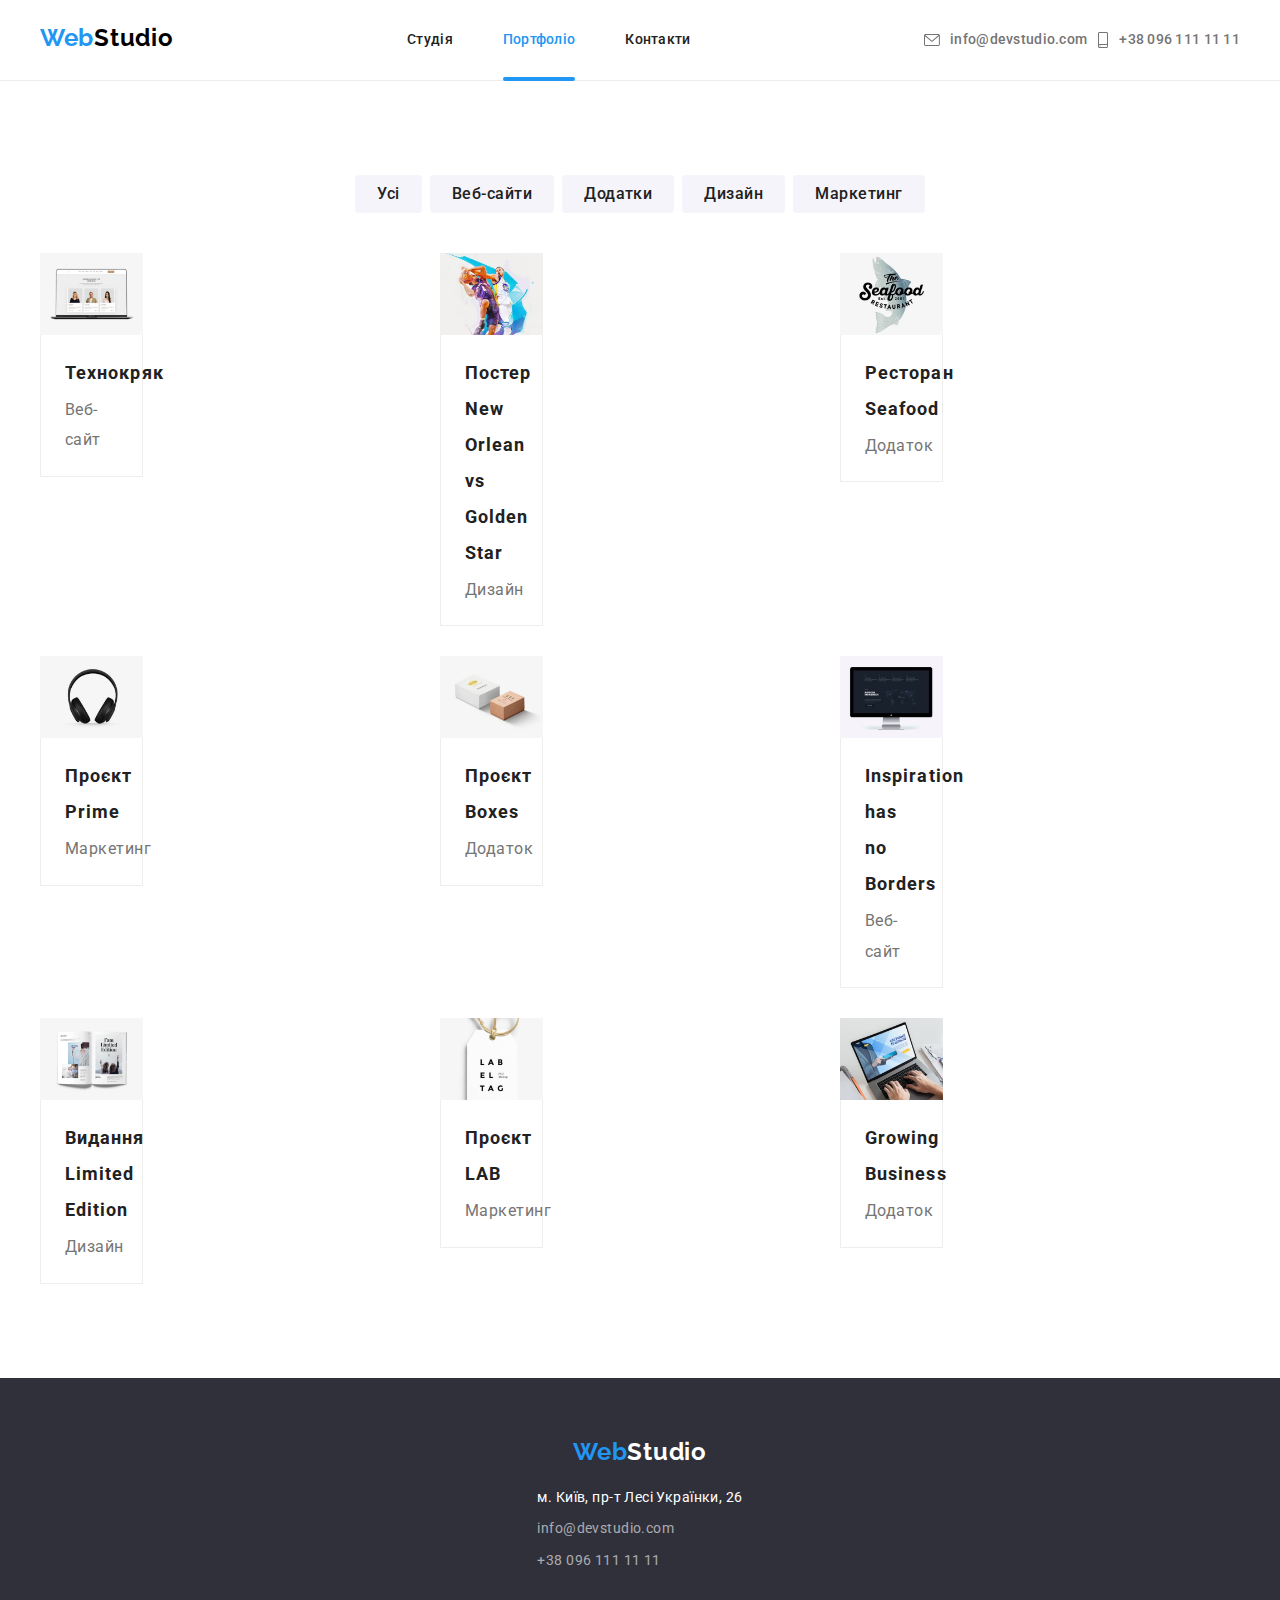
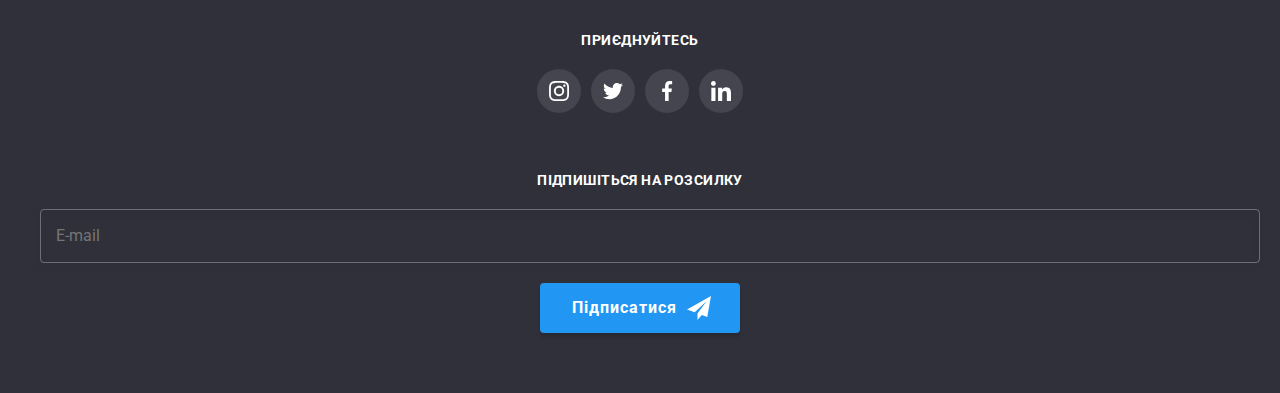
==== commit 181f9a0b: "header done" ====
--- a/portfolio.html
+++ b/portfolio.html
@@ -25,9 +25,10 @@
   <body>
     <header class="header">
       <div class="container header__container">
+        <a class="logo navigation__logo link logo--margin-header" lang="en" href="./index.html">Web<span
+            class="accent accent--color-dark">Studio</span></a>
         <nav class="navigation">
-          <a class="logo navigation__logo link logo--margin-header" lang="en" href="./index.html">Web<span
-              class="accent accent--color-dark">Studio</span></a>
+          
           <ul class="site-nav">
             <li class="site-nav__item">
               <a class="site-nav__link link " href="./index.html">Студія</a>
--- a/css/main.min.css
+++ b/css/main.min.css
@@ -1 +1 @@
-:root{--primary-text-color: #757575;--accent-color: #2196f3;--primary-bkg-color: #ffffff;--primary-bkg-bt-color: #f5f4fa;--primary-title-color: #212121;--bkg-footer-color: #2f303a;--primary-logo-color: #afb1b8;--transition-duration: 250ms;--transition-cub: cubic-bezier(0.4, 0, 0.2, 1);--bt-bkg--hover-color: #188ce8;--main-font-style: "roboto"}.footer-mail,.footer-tel,.site-nav__link,.contacts__mail,.contacts__tel{transition:color var(--transition-duration) var(--transition-cub)}.modal{position:absolute;left:50%;top:50%}.visually-hidden{position:absolute;width:1px;height:1px;margin:-1px;border:0;padding:0;white-space:nowrap;-webkit-clip-path:inset(100%);clip-path:inset(100%);clip:rect(0 0 0 0);overflow:hidden}p,h1,h2,h3,h4,h5,h6{margin:0}ul{margin:0;padding-left:0;list-style:none}address{font-style:normal}.link{text-decoration:none}body{font-family:var(--main-font-style),sans-serif;color:var(--primary-text-color);margin:0}button{cursor:pointer;border:1px solid rgba(0,0,0,0)}img{display:block;max-width:100%;height:auto}.section{padding-top:60px;padding-bottom:60px}@media screen and (min-width: 1200px){.section{padding-top:94px;padding-bottom:94px}}.container{width:100%;padding-left:15px;padding-right:15px;margin:0 auto}@media screen and (min-width: 480px){.container{width:480px}}@media screen and (min-width: 768px){.container{width:768px}}@media screen and (min-width: 1200px){.container{width:1200px}}.logo{font-family:"Raleway",sans-serif;font-style:normal;font-weight:700;font-size:26px;line-height:1.19;letter-spacing:.03em;color:var(--accent-color);display:block}.logo--margin-header{margin-right:93px}.logo--margin-footer{margin-bottom:20px}.accent--color-dark{color:#000}.accent--color-light{color:#fff}.section-title{font-weight:700;font-size:28px;line-height:1.17;text-align:center;letter-spacing:.03em;color:var(--primary-title-color);margin-bottom:30px}@media screen and (min-width: 1200px){.section-title{font-size:36px;margin-bottom:50px}}.btn{min-width:216px;height:50px;font-family:inherit;font-weight:700;font-size:16px;line-height:1.87;display:block;align-items:center;text-align:center;letter-spacing:.06em;color:var(--primary-bkg-color);background:var(--accent-color);box-shadow:0px 4px 4px rgba(0,0,0,.15);border-radius:4px;cursor:pointer;margin:0 auto;margin-top:30px;transition:background-color var(--transition-duration) var(--transition-cub)}.btn:hover,.btn:focus{background-color:var(--bt-bkg--hover-color)}.backdrop{position:fixed;top:0;left:0;width:100%;height:100%;background-color:rgba(0,0,0,.2);opacity:1;transition:opacity 500ms cubic-bezier(0.4, 0, 0.2, 1),visibility 500ms cubic-bezier(0.4, 0, 0.2, 1)}.backdrop.is-hidden{opacity:0;pointer-events:none;visibility:hidden}.backdrop.is-hidden .modal{transform:translate(-50%, -50%) scale(0.4)}.modal{transform:translate(-50%, -50%) scale(1);min-width:528px;min-height:581px;background-color:var(--primary-bkg-color);padding:40px;box-shadow:0px 1px 3px rgba(0,0,0,.12),0px 1px 1px rgba(0,0,0,.14),0px 2px 1px rgba(0,0,0,.2);border-radius:4px;transition:transform 700ms cubic-bezier(0.075, 0.82, 0.165, 1)}.modal-bt{background-color:inherit;display:flex;width:30px;height:30px;border-radius:50%;align-items:center;justify-content:center;border:1px solid rgba(0,0,0,.1);position:absolute;right:8px;top:8px}.modal-close{fill:currentColor}.modal-bt:focus .modal-close,.modal-bt:hover .modal-close{color:var(--accent-color)}.form-title{margin-top:0px;margin-bottom:12px;text-align:center;font-weight:700;font-size:20px;line-height:1.15;text-align:center;letter-spacing:.03em;color:var(--primary-title-color);display:block}.form-field{display:flex;flex-direction:column;margin-bottom:10px;position:relative}.form-field:nth-child(4){margin-bottom:0px}.form-label{margin-bottom:4px;font-weight:400;font-size:12px;line-height:1.17;letter-spacing:.01em}.form-input,.form-coment{border:1px solid rgba(33,33,33,.2);border-radius:4px;width:100%;height:40px;color:#000;padding-left:42px;outline:rgba(0,0,0,0);transition:border-color var(--transition-duration) var(--transition-cub)}.form-input:focus,.form-coment:focus{border-color:var(--accent-color)}.form-coment{padding:12px 16px;height:120px;resize:none}.form-coment::-moz-placeholder{font-weight:400;font-size:12px;line-height:1.17;letter-spacing:.01em;color:rgba(117,117,117,.5)}.form-coment:-ms-input-placeholder{font-weight:400;font-size:12px;line-height:1.17;letter-spacing:.01em;color:rgba(117,117,117,.5)}.form-coment::placeholder{font-weight:400;font-size:12px;line-height:1.17;letter-spacing:.01em;color:rgba(117,117,117,.5)}.modal-input-icon{position:absolute;left:12px;top:50%;fill:currentColor}.form-input:focus+.modal-input-icon{fill:var(--accent-color)}.form-checkbox{margin-top:20px;margin-bottom:30px;align-items:center;flex-direction:row;gap:10px;font-weight:400;font-size:14px;line-height:1.71;letter-spacing:.03em;justify-content:center}.label-checkbox{display:flex;gap:7px;align-items:center}.icon-confirm{display:flex;width:16px;height:15px;border:2px solid #212121;border-radius:4px;align-items:center;justify-content:center;fill:rgba(0,0,0,0)}.checkbox:checked+.icon-confirm{background-color:var(--accent-color);border:var(--accent-color);background-origin:border-box;fill:#fff}.checkbox:focus+.icon-confirm{border-color:var(--accent-color)}.contract-modal{display:block;text-decoration:none;border-bottom:100% solid #2196f3;color:#2196f3;position:relative}.contract-modal::after{display:inline-block;content:"";width:100%;height:1px;background-color:currentColor;position:absolute;bottom:5px;right:0}.hero-bt-modal,.subs-bt{margin-top:0;min-width:200px}.header{background-color:var(--primary-bkg-color);border-bottom:1px solid #ececec}.header__container{display:flex}.navigation{display:flex}.navigation__logo{display:inline-block;padding-top:24px;padding-bottom:25px}.site-nav__link,.contacts__mail,.contacts__tel{padding-top:32px;padding-bottom:32px;display:block}.site-nav,.contacts{display:flex;gap:50px}.header__contacts{margin-left:auto}.site-nav__link{font-weight:500;font-size:14px;line-height:1.14;letter-spacing:.02em;color:var(--primary-title-color)}.site-nav__link:hover,.site-nav__link:focus{color:var(--accent-color)}.current{color:var(--accent-color);position:relative}.current::after{display:inline-block;content:"";width:100%;height:4px;border-radius:2px;background-color:currentColor;position:absolute;bottom:-1px;right:0}.contacts__mail,.contacts__tel{display:flex;font-weight:500;font-size:14px;line-height:1.14;letter-spacing:.02em;color:var(--primary-text-color);align-items:center}.contacts__mail:hover,.contacts__mail:focus,.contacts__tel:hover,.contacts__tel:focus{color:var(--accent-color)}.contacts__envelop,.contacts__smartphone{margin-right:10px;fill:currentColor}.section.hero{background-color:#c4c4c4;padding-top:118px;padding-bottom:118px;background-image:linear-gradient(rgba(47, 48, 58, 0.4), rgba(47, 48, 58, 0.4)),url("../img/hero.jpg");background-repeat:no-repeat;background-size:cover;background-position:center;margin-left:auto;margin-right:auto;width:100%;height:400px}@media screen and (min-width: 1200px){.section.hero{height:600px;padding-top:200px;padding-bottom:200px}}.hero__title{font-weight:900;font-size:26px;line-height:1.62;text-align:center;letter-spacing:.06em;text-transform:uppercase;color:var(--primary-bkg-color);max-width:360px;margin:0 auto}@media screen and (min-width: 1200px){.hero__title{font-size:44px;line-height:1.36;max-width:696px}}.card__list{display:flex;flex-wrap:wrap;gap:30px}.card__list__item{width:100%}@media screen and (min-width: 768px){.card__list__item{width:calc((100% - 30px)/2)}}@media screen and (min-width: 1200px){.card__list__item{width:calc((100% - 90px)/4)}}.card__list__graphics{display:flex;background-color:var(--primary-bkg-bt-color);height:120px;margin-bottom:30px;justify-content:center;border-radius:4px;align-items:center}.card__list__icon{width:70px;height:70px}.card__list__title{font-weight:700;font-size:14px;line-height:1.14;letter-spacing:.03em;text-transform:uppercase;text-align:center;color:var(--primary-title-color)}@media screen and (min-width: 768px){.card__list__title{text-align:unset}}.card__list__text{font-weight:400;font-size:14px;line-height:1.71;letter-spacing:.03em;margin-top:10px}.work__section{padding-top:0px;padding-bottom:94px}.product{display:flex;gap:30px}.product__item{width:calc((100% - 60px)/3);position:relative;display:flex}.product__title{position:absolute;width:100%;height:70px;background-color:rgba(47,48,58,.8);bottom:0;text-align:center;font-size:14px;line-height:1.14;letter-spacing:.03em;text-transform:uppercase;color:#fff;padding:27px}.crew{background:var(--primary-bkg-bt-color)}.person__list{display:flex;flex-wrap:wrap;gap:30px}.person__list__item{background:var(--primary-bkg-color);width:100%;padding-top:0px;box-shadow:0px 1px 3px rgba(0,0,0,.12),0px 1px 1px rgba(0,0,0,.14),0px 2px 1px rgba(0,0,0,.2);border-radius:0px 0px 4px 4px}@media screen and (min-width: 768px){.person__list__item{width:calc((100% - 30px)/2)}}@media screen and (min-width: 1200px){.person__list__item{width:calc((100% - 90px)/4)}}.person__list__card{padding-top:30px;padding-bottom:24px}@media screen and (min-width: 1200px){.person__list__card{padding-bottom:30px}}.social__list{display:flex;justify-content:center;gap:10px;margin-top:16px;align-items:center}.social__link{display:flex;width:44px;height:44px;border-radius:50%;align-items:center;justify-content:center;color:var(--primary-logo-color);transition:color var(--transition-duration) var(--transition-cub),background-color var(--transition-duration) var(--transition-cub)}.social__link:hover,.social__link:focus{background-color:var(--accent-color);color:var(--primary-bkg-color)}.social__icon{fill:currentColor}.person__list__member{font-weight:500;font-size:16px;line-height:1.19;text-align:center;letter-spacing:.03em;color:var(--primary-title-color);margin-bottom:10px}.person__list__position{font-weight:400;font-size:16px;line-height:1.19;text-align:center;letter-spacing:.03em}.clients__list{display:flex;flex-wrap:wrap;gap:30px}.clients__item{width:calc((100% - 30px)/2);height:92px}@media screen and (min-width: 768px){.clients__item{width:calc((100% - 60px)/3)}}@media screen and (min-width: 1200px){.clients__item{width:calc((100% - 150px)/6)}}.clients__link{width:100%;height:100%;border:solid 1px #afb1b8;border-radius:4px;display:flex;align-items:center;justify-content:center;color:var(--primary-logo-color);transition:color var(--transition-duration) var(--transition-cub),border-color var(--transition-duration) var(--transition-cub)}.clients__link:hover,.clients__link:focus{border-color:var(--accent-color);color:var(--accent-color)}.clients__logo{fill:currentColor}.footer{background:var(--bkg-footer-color);padding-top:60px;padding-bottom:60px}.container.footer-container{display:flex;align-items:baseline}.footer-item:not(:last-child){margin-bottom:9px}.footer-location,.footer-mail,.footer-tel{font-style:normal;font-weight:400;font-size:14px;line-height:1.71;letter-spacing:.03em;color:rgba(255,255,255,.6)}.footer-mail:hover,.footer-mail:focus,.footer-tel:hover,.footer-tel:focus{color:var(--accent-color)}.place{color:var(--primary-bkg-color)}.social__text,.subs-text{font-weight:700;font-size:14px;line-height:1.14;letter-spacing:.03em;text-transform:uppercase;color:#fff}.social__link.socials{background-color:rgba(255,255,255,.1);color:var(--primary-bkg-color)}.social__link.socials:hover,.social__link.socials:focus{background-color:var(--accent-color)}.footer__social{margin-left:70px;display:flex;flex-direction:column}.subscription{margin-left:auto}.footer-form{display:flex;align-items:center}.subs-text{margin-bottom:20px}.footer-label{position:relative;margin-right:12px}.footer-mail-label{position:absolute;top:50%;left:16px;transform:translateY(-50%);transition:transform var(--transition-duration) var(--transition-cub)}.footer-input:not(:-moz-placeholder-shown)~.footer-mail-label{transform:translateY(-43px)}.footer-input:not(:-ms-input-placeholder)~.footer-mail-label{transform:translateY(-43px)}.footer-input:focus~.footer-mail-label,.footer-input:not(:placeholder-shown)~.footer-mail-label{transform:translateY(-43px)}.footer-input{width:358px;height:50px;border:1px solid rgba(255,255,255,.3);filter:drop-shadow(0px 4px 4px rgba(0, 0, 0, 0.15));border-radius:4px;background-color:rgba(0,0,0,0);color:#fff;outline:rgba(0,0,0,0);padding-left:16px}.subs-bt{display:flex;align-items:center;gap:10px}.send-icon{fill:currentColor}main{background-color:var(--primary-bkg-color)}.filter-bt{font-family:inherit;font-weight:500;font-size:16px;line-height:1.62;text-align:center;letter-spacing:.03em;color:var(--primary-title-color);background-color:var(--primary-bkg-bt-color);border:none;border-radius:4px;cursor:pointer;padding:6px 22px;transition-property:color,background-color,box-shadow;transition-duration:var(--transition-duration);transition-timing-function:var(--transition-cub)}.filter-bt:hover,.filter-bt:focus{color:var(--primary-bkg-color);background-color:var(--accent-color);box-shadow:0px 3px 1px rgba(0,0,0,.1),0px 1px 2px rgba(0,0,0,.08),0px 2px 2px rgba(0,0,0,.12)}.filter-list{display:flex;gap:8px;justify-content:center}.project-list{display:flex;flex-wrap:wrap;gap:30px;margin-top:40px}.project-card{padding:20px 24px;border-left:1px solid #eee;border-right:1px solid #eee;border-bottom:1px solid #eee}.project-link{display:block;text-decoration:none;transition:box-shadow var(--transition-duration) var(--transition-cub)}.project-link:hover{box-shadow:0px 1px 1px rgba(0,0,0,.12),0px 4px 4px rgba(0,0,0,.06),1px 4px 6px rgba(0,0,0,.16)}@media screen and (min-width: 768px){.project-link{width:calc((100% - 30px)/2)}}@media screen and (min-width: 1200px){.project-link{width:calc((100% - 60px)/3)}}.project-title{font-style:normal;font-size:18px;line-height:2;letter-spacing:.06em;color:var(--primary-title-color);margin-bottom:4px}.project-text{font-style:normal;font-size:16px;line-height:1.9;letter-spacing:.03em;color:var(--primary-text-color)}.hidden-card{position:relative;width:100%;height:100%;overflow:hidden}.hidden-text{position:absolute;font-size:18px;line-height:1.56;letter-spacing:.03em;color:#fff;padding:63px 24px;left:0;top:0;transform:translateY(100%);background-color:rgba(33,150,243,.9);transition-property:transform;transition-duration:var(--transition-duration);transition-timing-function:var(--transition-cub);opacity:0;overflow:auto}.project-link:hover .hidden-text{opacity:1;transform:translateY(0)}/*# sourceMappingURL=main.min.css.map */+:root{--primary-text-color: #757575;--accent-color: #2196f3;--primary-bkg-color: #ffffff;--primary-bkg-bt-color: #f5f4fa;--primary-title-color: #212121;--bkg-footer-color: #2f303a;--primary-logo-color: #afb1b8;--transition-duration: 250ms;--transition-cub: cubic-bezier(0.4, 0, 0.2, 1);--bt-bkg--hover-color: #188ce8;--main-font-style: "roboto";--gradient: linear-gradient( rgba(47, 48, 58, 0.4), rgba(47, 48, 58, 0.4))}.footer-mail,.footer-tel,.site-nav__link,.contacts__mail,.contacts__tel{transition:color var(--transition-duration) var(--transition-cub)}.modal{position:absolute;left:50%;top:50%}.visually-hidden{position:absolute;width:1px;height:1px;margin:-1px;border:0;padding:0;white-space:nowrap;-webkit-clip-path:inset(100%);clip-path:inset(100%);clip:rect(0 0 0 0);overflow:hidden}p,h1,h2,h3,h4,h5,h6{margin:0}ul{margin:0;padding-left:0;list-style:none}address{font-style:normal}.link{text-decoration:none}body{font-family:var(--main-font-style),sans-serif;color:var(--primary-text-color);margin:0}button{cursor:pointer;border:1px solid rgba(0,0,0,0)}img{display:block;max-width:100%;height:auto}.is-hidden{opacity:0;pointer-events:none;visibility:hidden}.section{padding-top:60px;padding-bottom:60px}@media screen and (min-width: 1200px){.section{padding-top:94px;padding-bottom:94px}}.container{width:100%;padding-left:15px;padding-right:15px;margin:0 auto}@media screen and (min-width: 480px){.container{width:480px}}@media screen and (min-width: 768px){.container{width:768px}}@media screen and (min-width: 1200px){.container{width:1200px}}.logo{font-family:"Raleway",sans-serif;font-style:normal;font-weight:700;font-size:24px;line-height:1.16;letter-spacing:.03em;color:var(--accent-color);display:block}.logo--margin-footer{margin-bottom:20px}.accent--color-dark{color:#000}.accent--color-light{color:#fff}.mobile-menu{width:100vw;height:100vh;top:0;position:fixed;z-index:1;background-color:var(--primary-bkg-color);padding-top:40px;padding-bottom:48px}.mobile-menu>.container{height:100%;display:flex;flex-direction:column;justify-content:space-between;overflow:auto}.menu-close{position:absolute;top:10px;right:10px;background-color:var(--primary-bkg-color)}.mobile-nav{margin-bottom:30px}.mobile-nav__item:not(:last-child){margin-bottom:12px}.mobile-nav__link{font-weight:500;font-size:40px;line-height:1.17;letter-spacing:.02em;color:var(--primary-title-color)}.mobile-nav__link:hover,.mobile-nav__link:focus{color:var(--accent-color)}.mobile-menu-bottom{display:inline-block;width:100%}.mobile-contacts{margin-bottom:20px}.mobile-contacts__tel{display:inline-block;font-weight:500;font-size:34px;line-height:1.18;letter-spacing:.02em;color:var(--accent-color);margin-bottom:32px}.mobile-contacts__mail{font-weight:500;font-size:24px;line-height:1.17px;letter-spacing:.02em;color:inherit}.mobile-social{display:flex;gap:10px;flex-wrap:wrap}@media screen and (max-width: 400px){.mobile-social{justify-content:center}}.mobile-social-item:not(:first-child){border-left:1px solid rgba(33,33,33,.2);padding-left:10px}.mobile-social__link{display:block;color:var(--accent-color);font-weight:500;font-size:18px;line-height:1.22;letter-spacing:.02em}.section-title{font-weight:700;font-size:28px;line-height:1.17;text-align:center;letter-spacing:.03em;color:var(--primary-title-color);margin-bottom:30px}@media screen and (min-width: 1200px){.section-title{font-size:36px;margin-bottom:50px}}.btn{min-width:216px;height:50px;font-family:inherit;font-weight:700;font-size:16px;line-height:1.87;display:block;align-items:center;text-align:center;letter-spacing:.06em;color:var(--primary-bkg-color);background:var(--accent-color);box-shadow:0px 4px 4px rgba(0,0,0,.15);border-radius:4px;cursor:pointer;margin:0 auto;margin-top:30px;transition:background-color var(--transition-duration) var(--transition-cub)}.btn:hover,.btn:focus{background-color:var(--bt-bkg--hover-color)}.backdrop{position:fixed;top:0;left:0;width:100%;height:100%;background-color:rgba(0,0,0,.2);opacity:1;transition:opacity 500ms cubic-bezier(0.4, 0, 0.2, 1),visibility 500ms cubic-bezier(0.4, 0, 0.2, 1)}.backdrop.is-hidden .modal{transform:translate(-50%, -50%) scale(0.4)}.modal{transform:translate(-50%, -50%) scale(1);min-width:528px;min-height:581px;background-color:var(--primary-bkg-color);padding:40px;box-shadow:0px 1px 3px rgba(0,0,0,.12),0px 1px 1px rgba(0,0,0,.14),0px 2px 1px rgba(0,0,0,.2);border-radius:4px;transition:transform 700ms cubic-bezier(0.075, 0.82, 0.165, 1)}.modal-bt{background-color:inherit;display:flex;width:30px;height:30px;border-radius:50%;align-items:center;justify-content:center;border:1px solid rgba(0,0,0,.1);position:absolute;right:8px;top:8px}.modal-close{fill:currentColor}.modal-bt:focus .modal-close,.modal-bt:hover .modal-close{color:var(--accent-color)}.form-title{margin-top:0px;margin-bottom:12px;text-align:center;font-weight:700;font-size:20px;line-height:1.15;text-align:center;letter-spacing:.03em;color:var(--primary-title-color);display:block}.form-field{display:flex;flex-direction:column;margin-bottom:10px;position:relative}.form-field:nth-child(4){margin-bottom:0px}.form-label{margin-bottom:4px;font-weight:400;font-size:12px;line-height:1.17;letter-spacing:.01em}.form-input,.form-coment{border:1px solid rgba(33,33,33,.2);border-radius:4px;width:100%;height:40px;color:#000;padding-left:42px;outline:rgba(0,0,0,0);transition:border-color var(--transition-duration) var(--transition-cub)}.form-input:focus,.form-coment:focus{border-color:var(--accent-color)}.form-coment{padding:12px 16px;height:120px;resize:none}.form-coment::-moz-placeholder{font-weight:400;font-size:12px;line-height:1.17;letter-spacing:.01em;color:rgba(117,117,117,.5)}.form-coment:-ms-input-placeholder{font-weight:400;font-size:12px;line-height:1.17;letter-spacing:.01em;color:rgba(117,117,117,.5)}.form-coment::placeholder{font-weight:400;font-size:12px;line-height:1.17;letter-spacing:.01em;color:rgba(117,117,117,.5)}.modal-input-icon{position:absolute;left:12px;top:50%;fill:currentColor}.form-input:focus+.modal-input-icon{fill:var(--accent-color)}.form-checkbox{margin-top:20px;margin-bottom:30px;align-items:center;flex-direction:row;gap:10px;font-weight:400;font-size:14px;line-height:1.71;letter-spacing:.03em;justify-content:center}.label-checkbox{display:flex;gap:7px;align-items:center}.icon-confirm{display:flex;width:16px;height:15px;border:2px solid #212121;border-radius:4px;align-items:center;justify-content:center;fill:rgba(0,0,0,0)}.checkbox:checked+.icon-confirm{background-color:var(--accent-color);border:var(--accent-color);background-origin:border-box;fill:#fff}.checkbox:focus+.icon-confirm{border-color:var(--accent-color)}.contract-modal{display:block;text-decoration:none;border-bottom:100% solid #2196f3;color:#2196f3;position:relative}.contract-modal::after{display:inline-block;content:"";width:100%;height:1px;background-color:currentColor;position:absolute;bottom:5px;right:0}.hero-bt-modal,.subs-bt{margin-top:0;min-width:200px}.header{background-color:var(--primary-bkg-color);border-bottom:1px solid #ececec}.header__container{display:flex;justify-content:space-between}.navigation{display:flex}.navigation__logo{display:inline-block;padding-top:24px;padding-bottom:25px}.site-nav__link,.contacts__mail,.contacts__tel{padding-top:32px;padding-bottom:32px;display:block}.site-nav,.contacts{display:none;gap:50px}@media screen and (min-width: 768px){.site-nav,.contacts{display:flex}}.site-nav{margin:0 auto}@media screen and (min-width: 768px){.header__contacts{flex-direction:column;gap:10px;justify-content:center}}@media screen and (min-width: 1200px){.header__contacts{flex-direction:row;align-items:center}}.site-nav__link{font-weight:500;font-size:14px;line-height:1.14;letter-spacing:.02em;color:var(--primary-title-color)}.site-nav__link:hover,.site-nav__link:focus{color:var(--accent-color)}.current{color:var(--accent-color);position:relative}.current::after{display:none;content:"";width:100%;height:4px;border-radius:2px;background-color:currentColor;position:absolute;bottom:-1px;right:0}@media screen and (min-width: 768px){.current::after{display:inline-block}}.contacts__mail,.contacts__tel{display:flex;display:none;font-weight:500;font-size:12px;line-height:1.17;letter-spacing:.02em;color:var(--primary-text-color);align-items:center}.contacts__mail:hover,.contacts__mail:focus,.contacts__tel:hover,.contacts__tel:focus{color:var(--accent-color)}@media screen and (min-width: 768px){.contacts__mail,.contacts__tel{display:flex;padding:0px}}@media screen and (min-width: 1200px){.contacts__mail,.contacts__tel{font-size:14px;line-height:1.14}}.contacts__envelop,.contacts__smartphone{margin-right:10px;fill:currentColor;display:none}@media screen and (min-width: 768px){.contacts__envelop,.contacts__smartphone{display:block}}.menu-unfold{background-color:rgba(0,0,0,0)}@media screen and (min-width: 768px){.menu-unfold{display:none}}.section.hero{background-color:#c4c4c4;padding-top:118px;padding-bottom:118px;background-image:var(--gradient),url("../img/hero-mobile.jpg");background-repeat:no-repeat;background-size:cover;background-position:center;margin-left:auto;margin-right:auto;max-width:100%;height:400px}@media(min-device-pixel-ratio: 2),(-webkit-min-device-pixel-ratio: 2),(min-resolution: 192dpi),(min-resolution: 2dppx){.section.hero{background-image:var(--gradient),url("../img/hero-mobile-2x.jpg")}}@media screen and (min-width: 768px){.section.hero{background-image:var(--gradient),url("../img/hero-tab.jpg")}}@media screen and (min-width: 768px)and (min-device-pixel-ratio: 2),screen and (min-width: 768px)and (-webkit-min-device-pixel-ratio: 2),screen and (min-width: 768px)and (min-resolution: 192dpi),screen and (min-width: 768px)and (min-resolution: 2dppx){.section.hero{background-image:var(--gradient),url("../img/hero-tab-2x.jpg")}}@media screen and (min-width: 1200px){.section.hero{height:600px;padding-top:200px;padding-bottom:200px;background-image:var(--gradient),url("../img/hero-desktop.jpg")}}@media screen and (min-width: 1200px)and (min-device-pixel-ratio: 2),screen and (min-width: 1200px)and (-webkit-min-device-pixel-ratio: 2),screen and (min-width: 1200px)and (min-resolution: 192dpi),screen and (min-width: 1200px)and (min-resolution: 2dppx){.section.hero{background-image:var(--gradient),url("../img/hero-desktop-2x.jpg")}}.hero__title{font-weight:900;font-size:26px;line-height:1.62;text-align:center;letter-spacing:.06em;text-transform:uppercase;color:var(--primary-bkg-color);max-width:360px;margin:0 auto}@media screen and (min-width: 1200px){.hero__title{font-size:44px;line-height:1.36;max-width:696px}}.card__list{display:flex;flex-wrap:wrap;gap:30px}.card__list__item{width:100%}@media screen and (min-width: 768px){.card__list__item{width:calc((100% - 30px)/2)}}@media screen and (min-width: 1200px){.card__list__item{width:calc((100% - 90px)/4)}}.card__list__graphics{display:flex;background-color:var(--primary-bkg-bt-color);height:120px;margin-bottom:30px;justify-content:center;border-radius:4px;align-items:center}.card__list__icon{width:70px;height:70px}.card__list__title{font-weight:700;font-size:14px;line-height:1.14;letter-spacing:.03em;text-transform:uppercase;text-align:center;color:var(--primary-title-color)}@media screen and (min-width: 768px){.card__list__title{text-align:unset}}.card__list__text{font-weight:400;font-size:14px;line-height:1.71;letter-spacing:.03em;margin-top:10px}.work__section{padding-top:0px;padding-bottom:94px}.product{display:flex;gap:30px}.product__item{width:calc((100% - 60px)/3);position:relative;display:flex}.product__title{position:absolute;width:100%;height:70px;background-color:rgba(47,48,58,.8);bottom:0;text-align:center;font-size:14px;line-height:1.14;letter-spacing:.03em;text-transform:uppercase;color:#fff;padding:27px}.crew{background:var(--primary-bkg-bt-color)}.person__list{display:flex;flex-wrap:wrap;gap:30px}.person__list__item{background:var(--primary-bkg-color);width:100%;padding-top:0px;box-shadow:0px 1px 3px rgba(0,0,0,.12),0px 1px 1px rgba(0,0,0,.14),0px 2px 1px rgba(0,0,0,.2);border-radius:0px 0px 4px 4px}@media screen and (min-width: 768px){.person__list__item{width:calc((100% - 30px)/2)}}@media screen and (min-width: 1200px){.person__list__item{width:calc((100% - 90px)/4)}}.person__list__card{padding-top:30px;padding-bottom:24px}@media screen and (min-width: 1200px){.person__list__card{padding-bottom:30px}}.social__list{display:flex;justify-content:center;gap:10px;align-items:center}.social__link{display:flex;width:44px;height:44px;border-radius:50%;align-items:center;justify-content:center;color:var(--primary-logo-color);transition:color var(--transition-duration) var(--transition-cub),background-color var(--transition-duration) var(--transition-cub)}.social__link:hover,.social__link:focus{background-color:var(--accent-color);color:var(--primary-bkg-color)}.social__icon{fill:currentColor}.person__list__member{font-weight:500;font-size:16px;line-height:1.19;text-align:center;letter-spacing:.03em;color:var(--primary-title-color);margin-bottom:10px}.person__list__position{font-weight:400;font-size:16px;line-height:1.19;text-align:center;letter-spacing:.03em;margin-bottom:16px}.clients__list{display:flex;flex-wrap:wrap;gap:30px}.clients__item{width:calc((100% - 30px)/2);height:92px}@media screen and (min-width: 768px){.clients__item{width:calc((100% - 60px)/3)}}@media screen and (min-width: 1200px){.clients__item{width:calc((100% - 150px)/6)}}.clients__link{width:100%;height:100%;border:solid 1px #afb1b8;border-radius:4px;display:flex;align-items:center;justify-content:center;color:var(--primary-logo-color);transition:color var(--transition-duration) var(--transition-cub),border-color var(--transition-duration) var(--transition-cub)}.clients__link:hover,.clients__link:focus{border-color:var(--accent-color);color:var(--accent-color)}.clients__logo{fill:currentColor}.footer{background:var(--bkg-footer-color);padding-top:60px;padding-bottom:60px}.main-part{align-items:center;display:flex;flex-direction:column}.address{margin-bottom:60px}.adress-list{align-items:center;display:flex;flex-direction:column}.footer-item:not(:last-child){margin-bottom:8px}.footer-location,.footer-mail,.footer-tel{font-style:normal;font-weight:400;font-size:14px;line-height:1.71;letter-spacing:.03em;color:rgba(255,255,255,.6)}.footer-mail:hover,.footer-mail:focus,.footer-tel:hover,.footer-tel:focus{color:var(--accent-color)}.place{color:var(--primary-bkg-color)}.social__text,.subs-text{font-weight:700;font-size:14px;line-height:1.14;letter-spacing:.03em;text-transform:uppercase;color:#fff;text-align:center}.social__text{margin-bottom:20px}.social__link.socials{background-color:rgba(255,255,255,.1);color:var(--primary-bkg-color)}.social__link.socials:hover,.social__link.socials:focus{background-color:var(--accent-color)}.footer__social{display:flex;flex-direction:column}.subscription{margin-left:auto;margin-top:60px}.subs-text{margin-bottom:20px}.footer-label{position:relative}.footer-mail-label{position:absolute;top:50%;left:16px;transform:translateY(-50%);transition:transform var(--transition-duration) var(--transition-cub)}.footer-input:not(:-moz-placeholder-shown)~.footer-mail-label{transform:translateY(-43px)}.footer-input:not(:-ms-input-placeholder)~.footer-mail-label{transform:translateY(-43px)}.footer-input:focus~.footer-mail-label,.footer-input:not(:placeholder-shown)~.footer-mail-label{transform:translateY(-43px)}.footer-input{width:100%;height:50px;border:1px solid rgba(255,255,255,.3);filter:drop-shadow(0px 4px 4px rgba(0, 0, 0, 0.15));border-radius:4px;background-color:rgba(0,0,0,0);color:#fff;outline:rgba(0,0,0,0);padding-left:16px;margin-bottom:20px}.subs-bt{display:flex;gap:10px;padding-left:31px}.send-icon{fill:currentColor}main{background-color:var(--primary-bkg-color)}.filter-bt{font-family:inherit;font-weight:500;font-size:16px;line-height:1.62;text-align:center;letter-spacing:.03em;color:var(--primary-title-color);background-color:var(--primary-bkg-bt-color);border:none;border-radius:4px;cursor:pointer;padding:6px 22px;transition-property:color,background-color,box-shadow;transition-duration:var(--transition-duration);transition-timing-function:var(--transition-cub)}.filter-bt:hover,.filter-bt:focus{color:var(--primary-bkg-color);background-color:var(--accent-color);box-shadow:0px 3px 1px rgba(0,0,0,.1),0px 1px 2px rgba(0,0,0,.08),0px 2px 2px rgba(0,0,0,.12)}.filter-list{display:flex;gap:8px;justify-content:center}.project-list{display:flex;flex-wrap:wrap;gap:30px;margin-top:40px}.project-card{padding:20px 24px;border-left:1px solid #eee;border-right:1px solid #eee;border-bottom:1px solid #eee}.project-link{display:block;text-decoration:none;transition:box-shadow var(--transition-duration) var(--transition-cub)}.project-link:hover{box-shadow:0px 1px 1px rgba(0,0,0,.12),0px 4px 4px rgba(0,0,0,.06),1px 4px 6px rgba(0,0,0,.16)}@media screen and (min-width: 768px){.project-link{width:calc((100% - 30px)/2)}}@media screen and (min-width: 1200px){.project-link{width:calc((100% - 60px)/3)}}.project-title{font-style:normal;font-size:18px;line-height:2;letter-spacing:.06em;color:var(--primary-title-color);margin-bottom:4px}.project-text{font-style:normal;font-size:16px;line-height:1.9;letter-spacing:.03em;color:var(--primary-text-color)}.hidden-card{position:relative;width:100%;height:100%;overflow:hidden}.hidden-text{position:absolute;font-size:18px;line-height:1.56;letter-spacing:.03em;color:#fff;padding:63px 24px;left:0;top:0;transform:translateY(100%);background-color:rgba(33,150,243,.9);transition-property:transform;transition-duration:var(--transition-duration);transition-timing-function:var(--transition-cub);opacity:0;overflow:auto}.project-link:hover .hidden-text{opacity:1;transform:translateY(0)}/*# sourceMappingURL=main.min.css.map */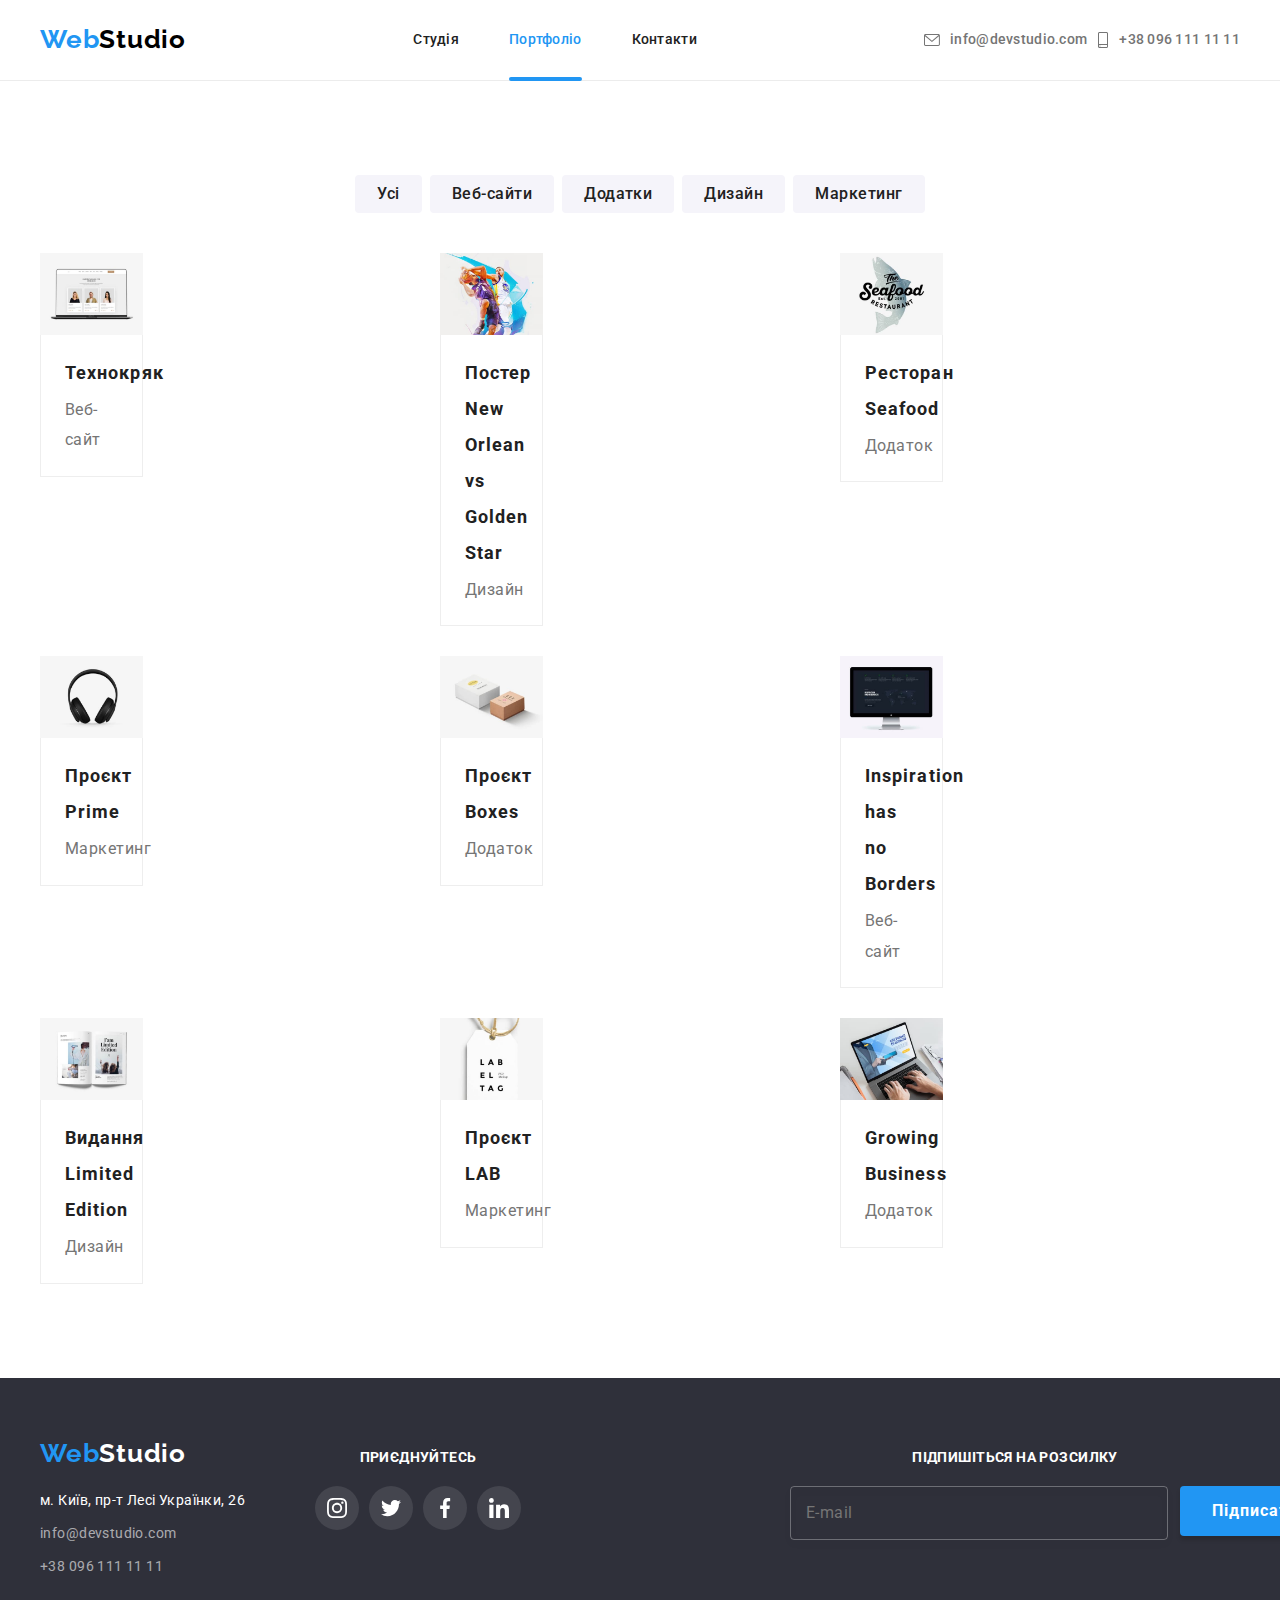
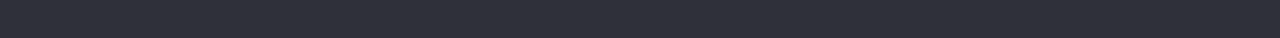
==== commit 88d29991: "modal-start" ====
--- a/portfolio.html
+++ b/portfolio.html
@@ -26,7 +26,7 @@
     <header class="header">
       <div class="container header__container">
         <a class="logo navigation__logo link logo--margin-header" lang="en" href="./index.html">Web<span
-            class="accent accent--color-dark">Studio</span></a>
+            class="accent accent--color-dark">Studio</span></a> 
         <nav class="navigation">
           
           <ul class="site-nav">
@@ -56,6 +56,62 @@
               </svg>+38 096 111 11 11</a>
           </li>
         </ul>
+        <button type="button" class="menu-unfold" data-menu-open>
+          <svg class="unfold__icon" width="40" height="40">
+            <use href="./img/symbol-defs.svg#icon-unfold"></use>
+          </svg>
+        </button>
+      </div>
+      <div class="mobile-menu is-hidden" data-menu>
+        <div class="container">
+          <button type="button" class="menu-close" data-menu-close>
+            <svg class="modal-close" width="40" height="40">
+              <use href="./img/symbol-defs.svg#icon-close"></use>
+            </svg>
+          </button>
+          <ul class="mobile-nav">
+            <li class="mobile-nav__item">
+              <a class="mobile-nav__link link " href="./index.html">Студія</a>
+            </li>
+            <li class="mobile-nav__item">
+              <a class="mobile-nav__link link current" href="./portfolio.html">Портфоліо</a>
+            </li>
+            <li class="mobile-nav__item">
+              <a class="mobile-nav__link link" href="#">Контакти</a>
+            </li>
+          </ul>
+          </nav>
+          <div class="mobile-menu-bottom">
+            <ul class="mobile-contacts">
+              <li>
+                <a class="mobile-contacts__tel link" href="tel:+380961111111">
+                  +38 096 111 11 11</a>
+              </li>
+              <li>
+                <a class="mobile-contacts__mail link" href="mailto:info@devstudio.com">
+                  info@devstudio.com</a>
+              </li>
+            </ul>
+            <ul class=" mobile-social ">
+              <li class="mobile-social-item">
+                <a class="mobile-social__link link" href="#" target="_blank" rel="noopener noreferrer nofollow">
+                  Instagram</a>
+              </li>
+              <li class="mobile-social-item">
+                <a class="mobile-social__link link" href="#" target="_blank" rel="noopener noreferrer nofollow">
+                  Twitter</a>
+              </li>
+              <li class="mobile-social-item">
+                <a class="mobile-social__link link" href="#" target="_blank" rel="noopener noreferrer nofollow">
+                  Facebook</a>
+              </li>
+              <li class="mobile-social-item">
+                <a class="mobile-social__link link" href="#" target="_blank" rel="noopener noreferrer nofollow">
+                  LinkedIn</a>
+              </li>
+            </ul>
+          </div>
+        </div>
       </div>
     </header>
 
@@ -241,55 +297,58 @@
     </main>
     <footer class="footer">
 <div class="container footer-container">
-  <div class="main-part">
-    <a class="logo link logo--margin-footer" lang="en" href="./index.html">Web<span class="accent accent--color-light">Studio</span></a>
-    <address class="address">
-      <ul>
-        <li class="footer-item">
-          <a class="footer-location place link" href="https://goo.gl/maps/qjkYtsCH6BRkbTAi8" target="_blank"
-            rel="noopener noreferrer nofollow">м. Київ, пр-т Лесі Українки, 26</a>
+  <div class="footer-wrap">
+    <div class="main-part">
+      <a class="logo link logo--margin-footer" lang="en" href="./index.html">Web<span
+          class="accent accent--color-light">Studio</span></a>
+      <address class="address">
+        <ul>
+          <li class="footer-item">
+            <a class="footer-location place link" href="https://goo.gl/maps/qjkYtsCH6BRkbTAi8" target="_blank"
+              rel="noopener noreferrer nofollow">м. Київ, пр-т Лесі Українки, 26</a>
+          </li>
+          <li class="footer-item">
+            <a class="footer-mail link" href="mailto:info@devstudio.com">info@devstudio.com</a>
+          </li>
+          <li class="footer-item">
+            <a class="footer-tel link" href="tel:+380961111111">+38 096 111 11 11</a>
+          </li>
+        </ul>
+      </address>
+    </div>
+    <div class=" social footer__social">
+      <p class="social__text">приєднуйтесь</p>
+      <ul class="social__list">
+        <li>
+          <a class="social__link socials" href="#">
+            <svg class="social__icon" width="20" height="20">
+              <use href="./img/symbol-defs.svg#icon-instagram"></use>
+            </svg>
+          </a>
         </li>
-        <li class="footer-item">
-          <a class="footer-mail link" href="mailto:info@devstudio.com">info@devstudio.com</a>
+        <li>
+          <a class="social__link socials" href="#">
+            <svg class="social__icon" width="20" height="20">
+              <use href="./img/symbol-defs.svg#icon-twitter"></use>
+            </svg>
+          </a>
         </li>
-        <li class="footer-item">
-          <a class="footer-tel link" href="tel:+380961111111">+38 096 111 11 11</a>
+        <li>
+          <a class="social__link socials" href="#">
+            <svg class="social__icon" width="20" height="20">
+              <use href="./img/symbol-defs.svg#icon-facebook"></use>
+            </svg>
+          </a>
+        </li>
+        <li>
+          <a class="social__link socials" href="#">
+            <svg class="social__icon" width="20" height="20">
+              <use href="./img/symbol-defs.svg#icon-linkedin"></use>
+            </svg>
+          </a>
         </li>
       </ul>
-    </address>
-  </div>
-  <div class=" social footer__social">
-    <p class="social__text">приєднуйтесь</p>
-    <ul class="social__list">
-      <li>
-        <a class="social__link socials" href="#">
-          <svg class="social__icon" width="20" height="20">
-            <use href="./img/symbol-defs.svg#icon-instagram"></use>
-          </svg>
-        </a>
-      </li>
-      <li>
-        <a class="social__link socials" href="#">
-          <svg class="social__icon" width="20" height="20">
-            <use href="./img/symbol-defs.svg#icon-twitter"></use>
-          </svg>
-        </a>
-      </li>
-      <li>
-        <a class="social__link socials" href="#">
-          <svg class="social__icon" width="20" height="20">
-            <use href="./img/symbol-defs.svg#icon-facebook"></use>
-          </svg>
-        </a>
-      </li>
-      <li>
-        <a class="social__link socials" href="#">
-          <svg class="social__icon" width="20" height="20">
-            <use href="./img/symbol-defs.svg#icon-linkedin"></use>
-          </svg>
-        </a>
-      </li>
-    </ul>
+    </div>
   </div>
   <div class="subscription">
     <p class="subs-text">Підпишіться на розсилку</p>
@@ -307,5 +366,6 @@
     </form>
   </div>
 </div>    </footer>
+<script src="./js/menu.js"></script>
   </body>
 </html>
--- a/css/main.min.css
+++ b/css/main.min.css
@@ -1 +1 @@
-:root{--primary-text-color: #757575;--accent-color: #2196f3;--primary-bkg-color: #ffffff;--primary-bkg-bt-color: #f5f4fa;--primary-title-color: #212121;--bkg-footer-color: #2f303a;--primary-logo-color: #afb1b8;--transition-duration: 250ms;--transition-cub: cubic-bezier(0.4, 0, 0.2, 1);--bt-bkg--hover-color: #188ce8;--main-font-style: "roboto";--gradient: linear-gradient( rgba(47, 48, 58, 0.4), rgba(47, 48, 58, 0.4))}.footer-mail,.footer-tel,.site-nav__link,.contacts__mail,.contacts__tel{transition:color var(--transition-duration) var(--transition-cub)}.modal{position:absolute;left:50%;top:50%}.visually-hidden{position:absolute;width:1px;height:1px;margin:-1px;border:0;padding:0;white-space:nowrap;-webkit-clip-path:inset(100%);clip-path:inset(100%);clip:rect(0 0 0 0);overflow:hidden}p,h1,h2,h3,h4,h5,h6{margin:0}ul{margin:0;padding-left:0;list-style:none}address{font-style:normal}.link{text-decoration:none}body{font-family:var(--main-font-style),sans-serif;color:var(--primary-text-color);margin:0}button{cursor:pointer;border:1px solid rgba(0,0,0,0)}img{display:block;max-width:100%;height:auto}.is-hidden{opacity:0;pointer-events:none;visibility:hidden}.section{padding-top:60px;padding-bottom:60px}@media screen and (min-width: 1200px){.section{padding-top:94px;padding-bottom:94px}}.container{width:100%;padding-left:15px;padding-right:15px;margin:0 auto}@media screen and (min-width: 480px){.container{width:480px}}@media screen and (min-width: 768px){.container{width:768px}}@media screen and (min-width: 1200px){.container{width:1200px}}.logo{font-family:"Raleway",sans-serif;font-style:normal;font-weight:700;font-size:24px;line-height:1.16;letter-spacing:.03em;color:var(--accent-color);display:block}.logo--margin-footer{margin-bottom:20px}.accent--color-dark{color:#000}.accent--color-light{color:#fff}.mobile-menu{width:100vw;height:100vh;top:0;position:fixed;z-index:1;background-color:var(--primary-bkg-color);padding-top:40px;padding-bottom:48px}.mobile-menu>.container{height:100%;display:flex;flex-direction:column;justify-content:space-between;overflow:auto}.menu-close{position:absolute;top:10px;right:10px;background-color:var(--primary-bkg-color)}.mobile-nav{margin-bottom:30px}.mobile-nav__item:not(:last-child){margin-bottom:12px}.mobile-nav__link{font-weight:500;font-size:40px;line-height:1.17;letter-spacing:.02em;color:var(--primary-title-color)}.mobile-nav__link:hover,.mobile-nav__link:focus{color:var(--accent-color)}.mobile-menu-bottom{display:inline-block;width:100%}.mobile-contacts{margin-bottom:20px}.mobile-contacts__tel{display:inline-block;font-weight:500;font-size:34px;line-height:1.18;letter-spacing:.02em;color:var(--accent-color);margin-bottom:32px}.mobile-contacts__mail{font-weight:500;font-size:24px;line-height:1.17px;letter-spacing:.02em;color:inherit}.mobile-social{display:flex;gap:10px;flex-wrap:wrap}@media screen and (max-width: 400px){.mobile-social{justify-content:center}}.mobile-social-item:not(:first-child){border-left:1px solid rgba(33,33,33,.2);padding-left:10px}.mobile-social__link{display:block;color:var(--accent-color);font-weight:500;font-size:18px;line-height:1.22;letter-spacing:.02em}.section-title{font-weight:700;font-size:28px;line-height:1.17;text-align:center;letter-spacing:.03em;color:var(--primary-title-color);margin-bottom:30px}@media screen and (min-width: 1200px){.section-title{font-size:36px;margin-bottom:50px}}.btn{min-width:216px;height:50px;font-family:inherit;font-weight:700;font-size:16px;line-height:1.87;display:block;align-items:center;text-align:center;letter-spacing:.06em;color:var(--primary-bkg-color);background:var(--accent-color);box-shadow:0px 4px 4px rgba(0,0,0,.15);border-radius:4px;cursor:pointer;margin:0 auto;margin-top:30px;transition:background-color var(--transition-duration) var(--transition-cub)}.btn:hover,.btn:focus{background-color:var(--bt-bkg--hover-color)}.backdrop{position:fixed;top:0;left:0;width:100%;height:100%;background-color:rgba(0,0,0,.2);opacity:1;transition:opacity 500ms cubic-bezier(0.4, 0, 0.2, 1),visibility 500ms cubic-bezier(0.4, 0, 0.2, 1)}.backdrop.is-hidden .modal{transform:translate(-50%, -50%) scale(0.4)}.modal{transform:translate(-50%, -50%) scale(1);min-width:528px;min-height:581px;background-color:var(--primary-bkg-color);padding:40px;box-shadow:0px 1px 3px rgba(0,0,0,.12),0px 1px 1px rgba(0,0,0,.14),0px 2px 1px rgba(0,0,0,.2);border-radius:4px;transition:transform 700ms cubic-bezier(0.075, 0.82, 0.165, 1)}.modal-bt{background-color:inherit;display:flex;width:30px;height:30px;border-radius:50%;align-items:center;justify-content:center;border:1px solid rgba(0,0,0,.1);position:absolute;right:8px;top:8px}.modal-close{fill:currentColor}.modal-bt:focus .modal-close,.modal-bt:hover .modal-close{color:var(--accent-color)}.form-title{margin-top:0px;margin-bottom:12px;text-align:center;font-weight:700;font-size:20px;line-height:1.15;text-align:center;letter-spacing:.03em;color:var(--primary-title-color);display:block}.form-field{display:flex;flex-direction:column;margin-bottom:10px;position:relative}.form-field:nth-child(4){margin-bottom:0px}.form-label{margin-bottom:4px;font-weight:400;font-size:12px;line-height:1.17;letter-spacing:.01em}.form-input,.form-coment{border:1px solid rgba(33,33,33,.2);border-radius:4px;width:100%;height:40px;color:#000;padding-left:42px;outline:rgba(0,0,0,0);transition:border-color var(--transition-duration) var(--transition-cub)}.form-input:focus,.form-coment:focus{border-color:var(--accent-color)}.form-coment{padding:12px 16px;height:120px;resize:none}.form-coment::-moz-placeholder{font-weight:400;font-size:12px;line-height:1.17;letter-spacing:.01em;color:rgba(117,117,117,.5)}.form-coment:-ms-input-placeholder{font-weight:400;font-size:12px;line-height:1.17;letter-spacing:.01em;color:rgba(117,117,117,.5)}.form-coment::placeholder{font-weight:400;font-size:12px;line-height:1.17;letter-spacing:.01em;color:rgba(117,117,117,.5)}.modal-input-icon{position:absolute;left:12px;top:50%;fill:currentColor}.form-input:focus+.modal-input-icon{fill:var(--accent-color)}.form-checkbox{margin-top:20px;margin-bottom:30px;align-items:center;flex-direction:row;gap:10px;font-weight:400;font-size:14px;line-height:1.71;letter-spacing:.03em;justify-content:center}.label-checkbox{display:flex;gap:7px;align-items:center}.icon-confirm{display:flex;width:16px;height:15px;border:2px solid #212121;border-radius:4px;align-items:center;justify-content:center;fill:rgba(0,0,0,0)}.checkbox:checked+.icon-confirm{background-color:var(--accent-color);border:var(--accent-color);background-origin:border-box;fill:#fff}.checkbox:focus+.icon-confirm{border-color:var(--accent-color)}.contract-modal{display:block;text-decoration:none;border-bottom:100% solid #2196f3;color:#2196f3;position:relative}.contract-modal::after{display:inline-block;content:"";width:100%;height:1px;background-color:currentColor;position:absolute;bottom:5px;right:0}.hero-bt-modal,.subs-bt{margin-top:0;min-width:200px}.header{background-color:var(--primary-bkg-color);border-bottom:1px solid #ececec}.header__container{display:flex;justify-content:space-between}.navigation{display:flex}.navigation__logo{display:inline-block;padding-top:24px;padding-bottom:25px}.site-nav__link,.contacts__mail,.contacts__tel{padding-top:32px;padding-bottom:32px;display:block}.site-nav,.contacts{display:none;gap:50px}@media screen and (min-width: 768px){.site-nav,.contacts{display:flex}}.site-nav{margin:0 auto}@media screen and (min-width: 768px){.header__contacts{flex-direction:column;gap:10px;justify-content:center}}@media screen and (min-width: 1200px){.header__contacts{flex-direction:row;align-items:center}}.site-nav__link{font-weight:500;font-size:14px;line-height:1.14;letter-spacing:.02em;color:var(--primary-title-color)}.site-nav__link:hover,.site-nav__link:focus{color:var(--accent-color)}.current{color:var(--accent-color);position:relative}.current::after{display:none;content:"";width:100%;height:4px;border-radius:2px;background-color:currentColor;position:absolute;bottom:-1px;right:0}@media screen and (min-width: 768px){.current::after{display:inline-block}}.contacts__mail,.contacts__tel{display:flex;display:none;font-weight:500;font-size:12px;line-height:1.17;letter-spacing:.02em;color:var(--primary-text-color);align-items:center}.contacts__mail:hover,.contacts__mail:focus,.contacts__tel:hover,.contacts__tel:focus{color:var(--accent-color)}@media screen and (min-width: 768px){.contacts__mail,.contacts__tel{display:flex;padding:0px}}@media screen and (min-width: 1200px){.contacts__mail,.contacts__tel{font-size:14px;line-height:1.14}}.contacts__envelop,.contacts__smartphone{margin-right:10px;fill:currentColor;display:none}@media screen and (min-width: 768px){.contacts__envelop,.contacts__smartphone{display:block}}.menu-unfold{background-color:rgba(0,0,0,0)}@media screen and (min-width: 768px){.menu-unfold{display:none}}.section.hero{background-color:#c4c4c4;padding-top:118px;padding-bottom:118px;background-image:var(--gradient),url("../img/hero-mobile.jpg");background-repeat:no-repeat;background-size:cover;background-position:center;margin-left:auto;margin-right:auto;max-width:100%;height:400px}@media(min-device-pixel-ratio: 2),(-webkit-min-device-pixel-ratio: 2),(min-resolution: 192dpi),(min-resolution: 2dppx){.section.hero{background-image:var(--gradient),url("../img/hero-mobile-2x.jpg")}}@media screen and (min-width: 768px){.section.hero{background-image:var(--gradient),url("../img/hero-tab.jpg")}}@media screen and (min-width: 768px)and (min-device-pixel-ratio: 2),screen and (min-width: 768px)and (-webkit-min-device-pixel-ratio: 2),screen and (min-width: 768px)and (min-resolution: 192dpi),screen and (min-width: 768px)and (min-resolution: 2dppx){.section.hero{background-image:var(--gradient),url("../img/hero-tab-2x.jpg")}}@media screen and (min-width: 1200px){.section.hero{height:600px;padding-top:200px;padding-bottom:200px;background-image:var(--gradient),url("../img/hero-desktop.jpg")}}@media screen and (min-width: 1200px)and (min-device-pixel-ratio: 2),screen and (min-width: 1200px)and (-webkit-min-device-pixel-ratio: 2),screen and (min-width: 1200px)and (min-resolution: 192dpi),screen and (min-width: 1200px)and (min-resolution: 2dppx){.section.hero{background-image:var(--gradient),url("../img/hero-desktop-2x.jpg")}}.hero__title{font-weight:900;font-size:26px;line-height:1.62;text-align:center;letter-spacing:.06em;text-transform:uppercase;color:var(--primary-bkg-color);max-width:360px;margin:0 auto}@media screen and (min-width: 1200px){.hero__title{font-size:44px;line-height:1.36;max-width:696px}}.card__list{display:flex;flex-wrap:wrap;gap:30px}.card__list__item{width:100%}@media screen and (min-width: 768px){.card__list__item{width:calc((100% - 30px)/2)}}@media screen and (min-width: 1200px){.card__list__item{width:calc((100% - 90px)/4)}}.card__list__graphics{display:flex;background-color:var(--primary-bkg-bt-color);height:120px;margin-bottom:30px;justify-content:center;border-radius:4px;align-items:center}.card__list__icon{width:70px;height:70px}.card__list__title{font-weight:700;font-size:14px;line-height:1.14;letter-spacing:.03em;text-transform:uppercase;text-align:center;color:var(--primary-title-color)}@media screen and (min-width: 768px){.card__list__title{text-align:unset}}.card__list__text{font-weight:400;font-size:14px;line-height:1.71;letter-spacing:.03em;margin-top:10px}.work__section{padding-top:0px;padding-bottom:94px}.product{display:flex;gap:30px}.product__item{width:calc((100% - 60px)/3);position:relative;display:flex}.product__title{position:absolute;width:100%;height:70px;background-color:rgba(47,48,58,.8);bottom:0;text-align:center;font-size:14px;line-height:1.14;letter-spacing:.03em;text-transform:uppercase;color:#fff;padding:27px}.crew{background:var(--primary-bkg-bt-color)}.person__list{display:flex;flex-wrap:wrap;gap:30px}.person__list__item{background:var(--primary-bkg-color);width:100%;padding-top:0px;box-shadow:0px 1px 3px rgba(0,0,0,.12),0px 1px 1px rgba(0,0,0,.14),0px 2px 1px rgba(0,0,0,.2);border-radius:0px 0px 4px 4px}@media screen and (min-width: 768px){.person__list__item{width:calc((100% - 30px)/2)}}@media screen and (min-width: 1200px){.person__list__item{width:calc((100% - 90px)/4)}}.person__list__card{padding-top:30px;padding-bottom:24px}@media screen and (min-width: 1200px){.person__list__card{padding-bottom:30px}}.social__list{display:flex;justify-content:center;gap:10px;align-items:center}.social__link{display:flex;width:44px;height:44px;border-radius:50%;align-items:center;justify-content:center;color:var(--primary-logo-color);transition:color var(--transition-duration) var(--transition-cub),background-color var(--transition-duration) var(--transition-cub)}.social__link:hover,.social__link:focus{background-color:var(--accent-color);color:var(--primary-bkg-color)}.social__icon{fill:currentColor}.person__list__member{font-weight:500;font-size:16px;line-height:1.19;text-align:center;letter-spacing:.03em;color:var(--primary-title-color);margin-bottom:10px}.person__list__position{font-weight:400;font-size:16px;line-height:1.19;text-align:center;letter-spacing:.03em;margin-bottom:16px}.clients__list{display:flex;flex-wrap:wrap;gap:30px}.clients__item{width:calc((100% - 30px)/2);height:92px}@media screen and (min-width: 768px){.clients__item{width:calc((100% - 60px)/3)}}@media screen and (min-width: 1200px){.clients__item{width:calc((100% - 150px)/6)}}.clients__link{width:100%;height:100%;border:solid 1px #afb1b8;border-radius:4px;display:flex;align-items:center;justify-content:center;color:var(--primary-logo-color);transition:color var(--transition-duration) var(--transition-cub),border-color var(--transition-duration) var(--transition-cub)}.clients__link:hover,.clients__link:focus{border-color:var(--accent-color);color:var(--accent-color)}.clients__logo{fill:currentColor}.footer{background:var(--bkg-footer-color);padding-top:60px;padding-bottom:60px}.main-part{align-items:center;display:flex;flex-direction:column}.address{margin-bottom:60px}.adress-list{align-items:center;display:flex;flex-direction:column}.footer-item:not(:last-child){margin-bottom:8px}.footer-location,.footer-mail,.footer-tel{font-style:normal;font-weight:400;font-size:14px;line-height:1.71;letter-spacing:.03em;color:rgba(255,255,255,.6)}.footer-mail:hover,.footer-mail:focus,.footer-tel:hover,.footer-tel:focus{color:var(--accent-color)}.place{color:var(--primary-bkg-color)}.social__text,.subs-text{font-weight:700;font-size:14px;line-height:1.14;letter-spacing:.03em;text-transform:uppercase;color:#fff;text-align:center}.social__text{margin-bottom:20px}.social__link.socials{background-color:rgba(255,255,255,.1);color:var(--primary-bkg-color)}.social__link.socials:hover,.social__link.socials:focus{background-color:var(--accent-color)}.footer__social{display:flex;flex-direction:column}.subscription{margin-left:auto;margin-top:60px}.subs-text{margin-bottom:20px}.footer-label{position:relative}.footer-mail-label{position:absolute;top:50%;left:16px;transform:translateY(-50%);transition:transform var(--transition-duration) var(--transition-cub)}.footer-input:not(:-moz-placeholder-shown)~.footer-mail-label{transform:translateY(-43px)}.footer-input:not(:-ms-input-placeholder)~.footer-mail-label{transform:translateY(-43px)}.footer-input:focus~.footer-mail-label,.footer-input:not(:placeholder-shown)~.footer-mail-label{transform:translateY(-43px)}.footer-input{width:100%;height:50px;border:1px solid rgba(255,255,255,.3);filter:drop-shadow(0px 4px 4px rgba(0, 0, 0, 0.15));border-radius:4px;background-color:rgba(0,0,0,0);color:#fff;outline:rgba(0,0,0,0);padding-left:16px;margin-bottom:20px}.subs-bt{display:flex;gap:10px;padding-left:31px}.send-icon{fill:currentColor}main{background-color:var(--primary-bkg-color)}.filter-bt{font-family:inherit;font-weight:500;font-size:16px;line-height:1.62;text-align:center;letter-spacing:.03em;color:var(--primary-title-color);background-color:var(--primary-bkg-bt-color);border:none;border-radius:4px;cursor:pointer;padding:6px 22px;transition-property:color,background-color,box-shadow;transition-duration:var(--transition-duration);transition-timing-function:var(--transition-cub)}.filter-bt:hover,.filter-bt:focus{color:var(--primary-bkg-color);background-color:var(--accent-color);box-shadow:0px 3px 1px rgba(0,0,0,.1),0px 1px 2px rgba(0,0,0,.08),0px 2px 2px rgba(0,0,0,.12)}.filter-list{display:flex;gap:8px;justify-content:center}.project-list{display:flex;flex-wrap:wrap;gap:30px;margin-top:40px}.project-card{padding:20px 24px;border-left:1px solid #eee;border-right:1px solid #eee;border-bottom:1px solid #eee}.project-link{display:block;text-decoration:none;transition:box-shadow var(--transition-duration) var(--transition-cub)}.project-link:hover{box-shadow:0px 1px 1px rgba(0,0,0,.12),0px 4px 4px rgba(0,0,0,.06),1px 4px 6px rgba(0,0,0,.16)}@media screen and (min-width: 768px){.project-link{width:calc((100% - 30px)/2)}}@media screen and (min-width: 1200px){.project-link{width:calc((100% - 60px)/3)}}.project-title{font-style:normal;font-size:18px;line-height:2;letter-spacing:.06em;color:var(--primary-title-color);margin-bottom:4px}.project-text{font-style:normal;font-size:16px;line-height:1.9;letter-spacing:.03em;color:var(--primary-text-color)}.hidden-card{position:relative;width:100%;height:100%;overflow:hidden}.hidden-text{position:absolute;font-size:18px;line-height:1.56;letter-spacing:.03em;color:#fff;padding:63px 24px;left:0;top:0;transform:translateY(100%);background-color:rgba(33,150,243,.9);transition-property:transform;transition-duration:var(--transition-duration);transition-timing-function:var(--transition-cub);opacity:0;overflow:auto}.project-link:hover .hidden-text{opacity:1;transform:translateY(0)}/*# sourceMappingURL=main.min.css.map */+:root{--primary-text-color: #757575;--accent-color: #2196f3;--primary-bkg-color: #ffffff;--primary-bkg-bt-color: #f5f4fa;--primary-title-color: #212121;--bkg-footer-color: #2f303a;--primary-logo-color: #afb1b8;--transition-duration: 250ms;--transition-cub: cubic-bezier(0.4, 0, 0.2, 1);--bt-bkg--hover-color: #188ce8;--main-font-style: "roboto";--gradient: linear-gradient( rgba(47, 48, 58, 0.4), rgba(47, 48, 58, 0.4))}.footer-mail,.footer-tel,.site-nav__link,.contacts__mail,.contacts__tel{transition:color var(--transition-duration) var(--transition-cub)}.modal{position:absolute;left:50%;top:50%}.visually-hidden{position:absolute;width:1px;height:1px;margin:-1px;border:0;padding:0;white-space:nowrap;-webkit-clip-path:inset(100%);clip-path:inset(100%);clip:rect(0 0 0 0);overflow:hidden}p,h1,h2,h3,h4,h5,h6{margin:0}ul{margin:0;padding-left:0;list-style:none}address{font-style:normal}.link{text-decoration:none}body{font-family:var(--main-font-style),sans-serif;color:var(--primary-text-color);margin:0}button{cursor:pointer;border:1px solid rgba(0,0,0,0)}img{display:block;max-width:100%;height:auto}.is-hidden{opacity:0;pointer-events:none;visibility:hidden}.section{padding-top:60px;padding-bottom:60px}@media screen and (min-width: 1200px){.section{padding-top:94px;padding-bottom:94px}}.container{width:100%;padding-left:15px;padding-right:15px;margin:0 auto}@media screen and (min-width: 480px){.container{width:480px}}@media screen and (min-width: 768px){.container{width:768px}}@media screen and (min-width: 1200px){.container{width:1200px}}.logo{font-family:"Raleway",sans-serif;font-style:normal;font-weight:700;font-size:24px;line-height:1.16;letter-spacing:.03em;color:var(--accent-color);display:block}@media screen and (min-width: 1200px){.logo{font-size:26px;line-height:1.19}}.logo--margin-footer{margin-bottom:20px}@media screen and (min-width: 1200px){.logo--margin-footer{margin-right:auto}}.accent--color-dark{color:#000}.accent--color-light{color:#fff}.mobile-menu{width:100vw;height:100vh;top:0;position:fixed;z-index:1;background-color:var(--primary-bkg-color);padding-top:48px;padding-bottom:48px}.mobile-menu>.container{height:100%;display:flex;flex-direction:column;justify-content:space-between;overflow:auto}.menu-close{position:absolute;top:10px;right:10px;background-color:var(--primary-bkg-color)}.mobile-nav{margin-bottom:30px}.mobile-nav__item:not(:last-child){margin-bottom:12px}.mobile-nav__link{font-weight:500;font-size:40px;line-height:1.17;letter-spacing:.02em;color:var(--primary-title-color)}.mobile-nav__link:hover,.mobile-nav__link:focus{color:var(--accent-color)}.mobile-menu-bottom{display:inline-block;width:100%}.mobile-contacts{margin-bottom:20px}.mobile-contacts__tel{display:inline-block;font-weight:500;font-size:34px;line-height:1.18;letter-spacing:.02em;color:var(--accent-color);margin-bottom:32px}.mobile-contacts__mail{font-weight:500;font-size:24px;line-height:1.17px;letter-spacing:.02em;color:inherit}.mobile-social{display:flex;gap:10px;flex-wrap:wrap}@media screen and (max-width: 400px){.mobile-social{justify-content:center}}.mobile-social-item:not(:first-child){border-left:1px solid rgba(33,33,33,.2);padding-left:10px}.mobile-social__link{display:block;color:var(--accent-color);font-weight:500;font-size:18px;line-height:1.22;letter-spacing:.02em}.section-title{font-weight:700;font-size:28px;line-height:1.17;text-align:center;letter-spacing:.03em;color:var(--primary-title-color);margin-bottom:30px}@media screen and (min-width: 1200px){.section-title{font-size:36px;margin-bottom:50px}}.btn{min-width:216px;height:50px;font-family:inherit;font-weight:700;font-size:16px;line-height:1.87;display:block;align-items:center;text-align:center;letter-spacing:.06em;color:var(--primary-bkg-color);background:var(--accent-color);box-shadow:0px 4px 4px rgba(0,0,0,.15);border-radius:4px;cursor:pointer;margin:0 auto;margin-top:30px;transition:background-color var(--transition-duration) var(--transition-cub)}.btn:hover,.btn:focus{background-color:var(--bt-bkg--hover-color)}.backdrop{position:fixed;top:0;left:0;width:100%;height:100%;background-color:rgba(0,0,0,.2);opacity:1;transition:opacity 500ms cubic-bezier(0.4, 0, 0.2, 1),visibility 500ms cubic-bezier(0.4, 0, 0.2, 1)}.backdrop.is-hidden .modal{transform:translate(-50%, -50%) scale(0.4)}.modal{transform:translate(-50%, -50%) scale(1);min-width:90%;min-height:609px;background-color:var(--primary-bkg-color);padding:40px;box-shadow:0px 1px 3px rgba(0,0,0,.12),0px 1px 1px rgba(0,0,0,.14),0px 2px 1px rgba(0,0,0,.2);border-radius:4px;transition:transform 700ms cubic-bezier(0.075, 0.82, 0.165, 1)}.modal-bt{background-color:inherit;display:flex;width:30px;height:30px;border-radius:50%;align-items:center;justify-content:center;border:1px solid rgba(0,0,0,.1);position:absolute;right:8px;top:8px}.modal-close{fill:currentColor}.modal-bt:focus .modal-close,.modal-bt:hover .modal-close{color:var(--accent-color)}.form-title{margin-top:0px;margin-bottom:12px;text-align:center;font-weight:700;font-size:20px;line-height:1.5;text-align:center;letter-spacing:.03em;color:var(--primary-title-color);display:block}.form-field{display:flex;flex-direction:column;margin-bottom:10px;position:relative}.form-field:nth-child(4){margin-bottom:0px}.form-label{margin-bottom:4px;font-weight:400;font-size:12px;line-height:1.17;letter-spacing:.01em}.form-input,.form-coment{border:1px solid rgba(33,33,33,.2);border-radius:4px;width:100%;height:40px;color:#000;padding-left:42px;outline:rgba(0,0,0,0);transition:border-color var(--transition-duration) var(--transition-cub)}.form-input:focus,.form-coment:focus{border-color:var(--accent-color)}.form-coment{padding:12px 16px;height:120px;resize:none}.form-coment::-moz-placeholder{font-weight:400;font-size:12px;line-height:1.17;letter-spacing:.01em;color:rgba(117,117,117,.5)}.form-coment:-ms-input-placeholder{font-weight:400;font-size:12px;line-height:1.17;letter-spacing:.01em;color:rgba(117,117,117,.5)}.form-coment::placeholder{font-weight:400;font-size:12px;line-height:1.17;letter-spacing:.01em;color:rgba(117,117,117,.5)}.modal-input-icon{position:absolute;left:12px;top:50%}.form-input:focus+.modal-input-icon{fill:var(--accent-color)}.form-checkbox{margin-top:20px;margin-bottom:30px;align-items:center;flex-direction:row;gap:10px;font-weight:400;font-size:12px;line-height:1.17;letter-spacing:.03em;justify-content:center}.label-checkbox{display:flex;gap:7px;align-items:center}.icon-confirm{display:flex;width:16px;height:15px;border:2px solid #212121;border-radius:4px;align-items:center;justify-content:center;fill:rgba(0,0,0,0)}.checkbox:checked+.icon-confirm{background-color:var(--accent-color);border:var(--accent-color);background-origin:border-box;fill:#fff}.checkbox:focus+.icon-confirm{border-color:var(--accent-color)}.contract-modal{display:block;text-decoration:none;border-bottom:100% solid #2196f3;color:#2196f3;position:relative}.contract-modal::after{display:inline-block;content:"";width:100%;height:1px;background-color:currentColor;position:absolute;bottom:5px;right:0}.hero-bt-modal,.subs-bt{margin-top:0;min-width:200px}.header{background-color:var(--primary-bkg-color);border-bottom:1px solid #ececec}.header__container{display:flex;justify-content:space-between}.navigation{display:flex}.navigation__logo{display:inline-block;padding-top:24px;padding-bottom:25px}.site-nav__link,.contacts__mail,.contacts__tel{padding-top:32px;padding-bottom:32px;display:block}.site-nav,.contacts{display:none;gap:50px}@media screen and (min-width: 768px){.site-nav,.contacts{display:flex}}.site-nav{margin:0 auto}@media screen and (min-width: 768px){.header__contacts{flex-direction:column;gap:10px;justify-content:center}}@media screen and (min-width: 1200px){.header__contacts{flex-direction:row;align-items:center}}.site-nav__link{font-weight:500;font-size:14px;line-height:1.14;letter-spacing:.02em;color:var(--primary-title-color)}.site-nav__link:hover,.site-nav__link:focus{color:var(--accent-color)}.current{color:var(--accent-color);position:relative}.current::after{display:none;content:"";width:100%;height:4px;border-radius:2px;background-color:currentColor;position:absolute;bottom:-1px;right:0}@media screen and (min-width: 768px){.current::after{display:inline-block}}.contacts__mail,.contacts__tel{display:flex;display:none;font-weight:500;font-size:12px;line-height:1.17;letter-spacing:.02em;color:var(--primary-text-color);align-items:center}.contacts__mail:hover,.contacts__mail:focus,.contacts__tel:hover,.contacts__tel:focus{color:var(--accent-color)}@media screen and (min-width: 768px){.contacts__mail,.contacts__tel{display:flex;padding:0px}}@media screen and (min-width: 1200px){.contacts__mail,.contacts__tel{font-size:14px;line-height:1.14}}.contacts__envelop,.contacts__smartphone{margin-right:10px;fill:currentColor;display:none}@media screen and (min-width: 768px){.contacts__envelop,.contacts__smartphone{display:block}}.menu-unfold{background-color:rgba(0,0,0,0)}@media screen and (min-width: 768px){.menu-unfold{display:none}}.section.hero{background-color:#c4c4c4;padding-top:118px;padding-bottom:118px;background-image:var(--gradient),url("../img/hero-mobile.jpg");background-repeat:no-repeat;background-size:cover;background-position:center;margin-left:auto;margin-right:auto;max-width:100%;height:400px}@media(min-device-pixel-ratio: 2),(-webkit-min-device-pixel-ratio: 2),(min-resolution: 192dpi),(min-resolution: 2dppx){.section.hero{background-image:var(--gradient),url("../img/hero-mobile-2x.jpg")}}@media screen and (min-width: 768px){.section.hero{background-image:var(--gradient),url("../img/hero-tab.jpg")}}@media screen and (min-width: 768px)and (min-device-pixel-ratio: 2),screen and (min-width: 768px)and (-webkit-min-device-pixel-ratio: 2),screen and (min-width: 768px)and (min-resolution: 192dpi),screen and (min-width: 768px)and (min-resolution: 2dppx){.section.hero{background-image:var(--gradient),url("../img/hero-tab-2x.jpg")}}@media screen and (min-width: 1200px){.section.hero{height:600px;padding-top:200px;padding-bottom:200px;background-image:var(--gradient),url("../img/hero-desktop.jpg")}}@media screen and (min-width: 1200px)and (min-device-pixel-ratio: 2),screen and (min-width: 1200px)and (-webkit-min-device-pixel-ratio: 2),screen and (min-width: 1200px)and (min-resolution: 192dpi),screen and (min-width: 1200px)and (min-resolution: 2dppx){.section.hero{background-image:var(--gradient),url("../img/hero-desktop-2x.jpg")}}.hero__title{font-weight:900;font-size:26px;line-height:1.62;text-align:center;letter-spacing:.06em;text-transform:uppercase;color:var(--primary-bkg-color);max-width:360px;margin:0 auto}@media screen and (min-width: 1200px){.hero__title{font-size:44px;line-height:1.36;max-width:696px}}.card__list{display:flex;flex-wrap:wrap;gap:30px}.card__list__item{width:100%}@media screen and (min-width: 768px){.card__list__item{width:calc((100% - 30px)/2)}}@media screen and (min-width: 1200px){.card__list__item{width:calc((100% - 90px)/4)}}.card__list__graphics{display:flex;background-color:var(--primary-bkg-bt-color);height:120px;margin-bottom:30px;justify-content:center;border-radius:4px;align-items:center}.card__list__icon{width:70px;height:70px}.card__list__title{font-weight:700;font-size:14px;line-height:1.14;letter-spacing:.03em;text-transform:uppercase;text-align:center;color:var(--primary-title-color)}@media screen and (min-width: 768px){.card__list__title{text-align:unset}}.card__list__text{font-weight:400;font-size:14px;line-height:1.71;letter-spacing:.03em;margin-top:10px}.work__section{padding-top:0px;padding-bottom:94px}.product{display:flex;gap:30px}.product__item{width:calc((100% - 60px)/3);position:relative;display:flex}.product__title{position:absolute;width:100%;height:70px;background-color:rgba(47,48,58,.8);bottom:0;text-align:center;font-size:14px;line-height:1.14;letter-spacing:.03em;text-transform:uppercase;color:#fff;padding:27px}.crew{background:var(--primary-bkg-bt-color)}.person__list{display:flex;flex-wrap:wrap;gap:30px}.person__list__item{background:var(--primary-bkg-color);width:100%;padding-top:0px;box-shadow:0px 1px 3px rgba(0,0,0,.12),0px 1px 1px rgba(0,0,0,.14),0px 2px 1px rgba(0,0,0,.2);border-radius:0px 0px 4px 4px}@media screen and (min-width: 768px){.person__list__item{width:calc((100% - 30px)/2)}}@media screen and (min-width: 1200px){.person__list__item{width:calc((100% - 90px)/4)}}.person__list__card{padding-top:30px;padding-bottom:24px}@media screen and (min-width: 1200px){.person__list__card{padding-bottom:30px}}.social__list{display:flex;justify-content:center;gap:10px;align-items:center}.social__link{display:flex;width:44px;height:44px;border-radius:50%;align-items:center;justify-content:center;color:var(--primary-logo-color);transition:color var(--transition-duration) var(--transition-cub),background-color var(--transition-duration) var(--transition-cub)}.social__link:hover,.social__link:focus{background-color:var(--accent-color);color:var(--primary-bkg-color)}.social__icon{fill:currentColor}.person__list__member{font-weight:500;font-size:16px;line-height:1.19;text-align:center;letter-spacing:.03em;color:var(--primary-title-color);margin-bottom:10px}.person__list__position{font-weight:400;font-size:16px;line-height:1.19;text-align:center;letter-spacing:.03em;margin-bottom:16px}.clients__list{display:flex;flex-wrap:wrap;gap:30px}.clients__item{width:calc((100% - 30px)/2);height:92px}@media screen and (min-width: 768px){.clients__item{width:calc((100% - 60px)/3)}}@media screen and (min-width: 1200px){.clients__item{width:calc((100% - 150px)/6)}}.clients__link{width:100%;height:100%;border:solid 1px #afb1b8;border-radius:4px;display:flex;align-items:center;justify-content:center;color:var(--primary-logo-color);transition:color var(--transition-duration) var(--transition-cub),border-color var(--transition-duration) var(--transition-cub)}.clients__link:hover,.clients__link:focus{border-color:var(--accent-color);color:var(--accent-color)}.clients__logo{fill:currentColor}.footer{background:var(--bkg-footer-color);padding-top:60px;padding-bottom:60px}@media screen and (min-width: 768px){.container.footer-container{padding-left:76px;padding-right:89px}}@media screen and (min-width: 1200px){.container.footer-container{display:flex;align-items:baseline;padding-left:15px;padding-right:15px;justify-content:space-between}}@media screen and (min-width: 768px){.footer-wrap{display:flex;align-items:baseline;justify-content:space-between}}.main-part{align-items:center;display:flex;flex-direction:column}@media screen and (min-width: 1200px){.main-part{margin-right:70px}}.address{margin-bottom:60px}@media screen and (min-width: 1200px){.address{margin:0}}.adress-list{align-items:center;display:flex;flex-direction:column}@media screen and (min-width: 1200px){.adress-list{align-items:unset}}.footer-item:not(:last-child){margin-bottom:8px}@media screen and (min-width: 1200px){.footer-item:not(:last-child){margin-bottom:9px}}.footer-location,.footer-mail,.footer-tel{font-style:normal;font-weight:400;font-size:14px;line-height:1.71;letter-spacing:.03em;color:rgba(255,255,255,.6)}.footer-mail:hover,.footer-mail:focus,.footer-tel:hover,.footer-tel:focus{color:var(--accent-color)}.place{color:var(--primary-bkg-color)}.social__text,.subs-text{font-weight:700;font-size:14px;line-height:1.14;letter-spacing:.03em;text-transform:uppercase;color:#fff;text-align:center}.social__text{margin-bottom:20px}.social__link.socials{background-color:rgba(255,255,255,.1);color:var(--primary-bkg-color)}.social__link.socials:hover,.social__link.socials:focus{background-color:var(--accent-color)}.footer__social{display:flex;flex-direction:column}.subscription{margin-top:60px}@media screen and (min-width: 768px){.subscription{width:450px;margin:0 auto}}@media screen and (min-width: 1200px){.subscription{margin:0}}@media screen and (min-width: 1200px){.footer-form{width:100%;display:flex}}.subs-text{margin-bottom:20px}.footer-label{position:relative}@media screen and (min-width: 1200px){.footer-label{margin-right:12px}}.footer-mail-label{position:absolute;font-weight:400;font-size:16px;line-height:1.25;letter-spacing:.03em;top:50%;left:16px;transform:translateY(-50%);transition:transform var(--transition-duration) var(--transition-cub)}.footer-input:not(:-moz-placeholder-shown)~.footer-mail-label{transform:translateY(-43px)}.footer-input:not(:-ms-input-placeholder)~.footer-mail-label{transform:translateY(-43px)}.footer-input:focus~.footer-mail-label,.footer-input:not(:placeholder-shown)~.footer-mail-label{transform:translateY(-43px)}.footer-input{width:100%;height:50px;border:1px solid rgba(255,255,255,.3);filter:drop-shadow(0px 4px 4px rgba(0, 0, 0, 0.15));border-radius:4px;background-color:rgba(0,0,0,0);color:#fff;outline:rgba(0,0,0,0);padding-left:16px;margin-bottom:20px}@media screen and (min-width: 1200px){.footer-input{width:358px;margin:0}}.subs-bt{display:flex;gap:10px;padding-left:31px}.send-icon{fill:currentColor}main{background-color:var(--primary-bkg-color)}.filter-bt{font-family:inherit;font-weight:500;font-size:16px;line-height:1.62;text-align:center;letter-spacing:.03em;color:var(--primary-title-color);background-color:var(--primary-bkg-bt-color);border:none;border-radius:4px;cursor:pointer;padding:6px 22px;transition-property:color,background-color,box-shadow;transition-duration:var(--transition-duration);transition-timing-function:var(--transition-cub)}.filter-bt:hover,.filter-bt:focus{color:var(--primary-bkg-color);background-color:var(--accent-color);box-shadow:0px 3px 1px rgba(0,0,0,.1),0px 1px 2px rgba(0,0,0,.08),0px 2px 2px rgba(0,0,0,.12)}.filter-list{display:flex;gap:8px;justify-content:center}.project-list{display:flex;flex-wrap:wrap;gap:30px;margin-top:40px}.project-card{padding:20px 24px;border-left:1px solid #eee;border-right:1px solid #eee;border-bottom:1px solid #eee}.project-link{display:block;text-decoration:none;transition:box-shadow var(--transition-duration) var(--transition-cub)}.project-link:hover{box-shadow:0px 1px 1px rgba(0,0,0,.12),0px 4px 4px rgba(0,0,0,.06),1px 4px 6px rgba(0,0,0,.16)}@media screen and (min-width: 768px){.project-link{width:calc((100% - 30px)/2)}}@media screen and (min-width: 1200px){.project-link{width:calc((100% - 60px)/3)}}.project-title{font-style:normal;font-size:18px;line-height:2;letter-spacing:.06em;color:var(--primary-title-color);margin-bottom:4px}.project-text{font-style:normal;font-size:16px;line-height:1.9;letter-spacing:.03em;color:var(--primary-text-color)}.hidden-card{position:relative;width:100%;height:100%;overflow:hidden}.hidden-text{position:absolute;font-size:18px;line-height:1.56;letter-spacing:.03em;color:#fff;padding:63px 24px;left:0;top:0;transform:translateY(100%);background-color:rgba(33,150,243,.9);transition-property:transform;transition-duration:var(--transition-duration);transition-timing-function:var(--transition-cub);opacity:0;overflow:auto}.project-link:hover .hidden-text{opacity:1;transform:translateY(0)}/*# sourceMappingURL=main.min.css.map */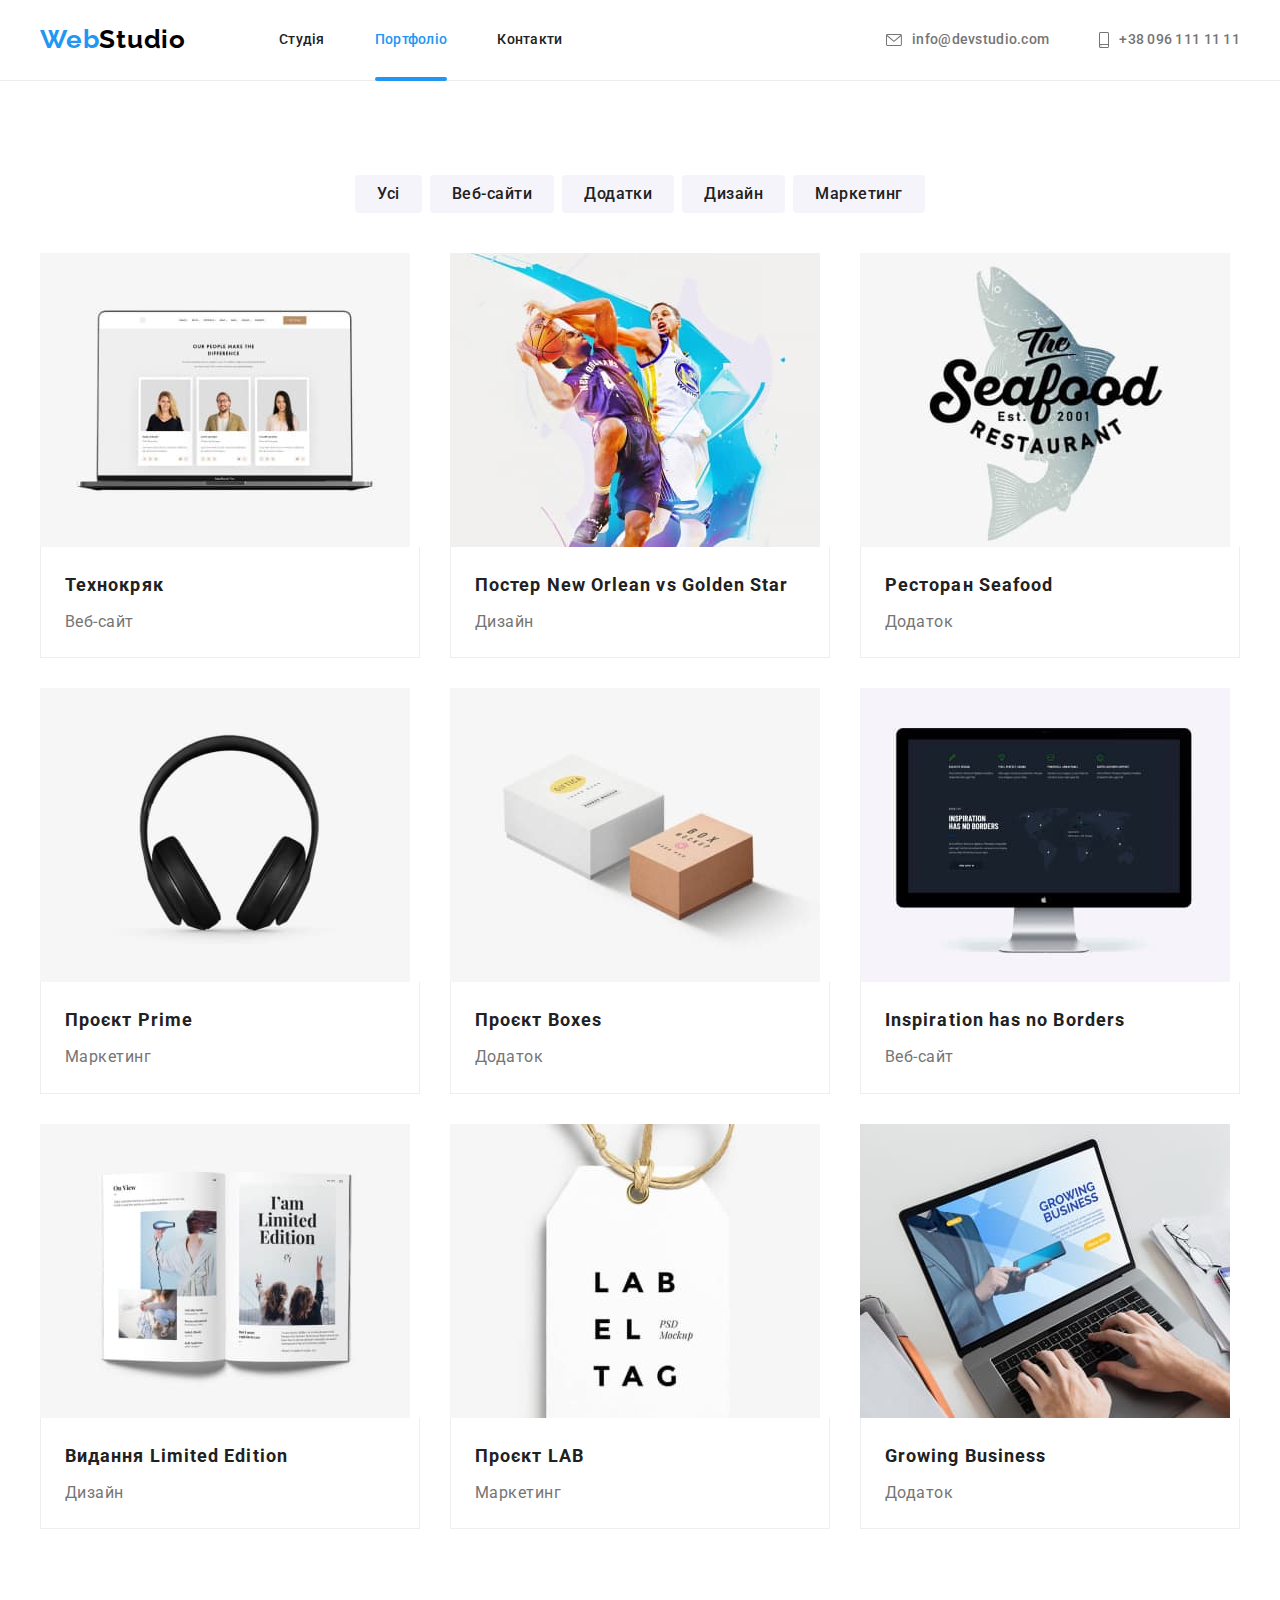
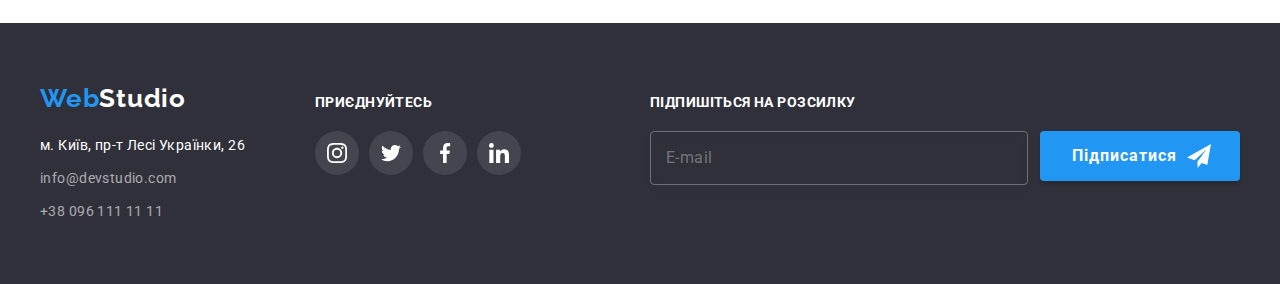
==== commit 3439fd1a: "work with portfolio" ====
--- a/portfolio.html
+++ b/portfolio.html
@@ -80,7 +80,7 @@
               <a class="mobile-nav__link link" href="#">Контакти</a>
             </li>
           </ul>
-          </nav>
+          
           <div class="mobile-menu-bottom">
             <ul class="mobile-contacts">
               <li>
@@ -116,7 +116,7 @@
     </header>
 
     <main>
-      <section class="section">
+      <section class="portfolio section">
         <div class="container">
           <h1 class="visually-hidden">Наші пропозиції</h1>
           <!--switch-->
--- a/css/main.min.css
+++ b/css/main.min.css
@@ -1 +1 @@
-:root{--primary-text-color: #757575;--accent-color: #2196f3;--primary-bkg-color: #ffffff;--primary-bkg-bt-color: #f5f4fa;--primary-title-color: #212121;--bkg-footer-color: #2f303a;--primary-logo-color: #afb1b8;--transition-duration: 250ms;--transition-cub: cubic-bezier(0.4, 0, 0.2, 1);--bt-bkg--hover-color: #188ce8;--main-font-style: "roboto";--gradient: linear-gradient( rgba(47, 48, 58, 0.4), rgba(47, 48, 58, 0.4))}.footer-mail,.footer-tel,.site-nav__link,.contacts__mail,.contacts__tel{transition:color var(--transition-duration) var(--transition-cub)}.modal{position:absolute;left:50%;top:50%}.visually-hidden{position:absolute;width:1px;height:1px;margin:-1px;border:0;padding:0;white-space:nowrap;-webkit-clip-path:inset(100%);clip-path:inset(100%);clip:rect(0 0 0 0);overflow:hidden}p,h1,h2,h3,h4,h5,h6{margin:0}ul{margin:0;padding-left:0;list-style:none}address{font-style:normal}.link{text-decoration:none}body{font-family:var(--main-font-style),sans-serif;color:var(--primary-text-color);margin:0}button{cursor:pointer;border:1px solid rgba(0,0,0,0)}img{display:block;max-width:100%;height:auto}.is-hidden{opacity:0;pointer-events:none;visibility:hidden}.section{padding-top:60px;padding-bottom:60px}@media screen and (min-width: 1200px){.section{padding-top:94px;padding-bottom:94px}}.container{width:100%;padding-left:15px;padding-right:15px;margin:0 auto}@media screen and (min-width: 480px){.container{width:480px}}@media screen and (min-width: 768px){.container{width:768px}}@media screen and (min-width: 1200px){.container{width:1200px}}.logo{font-family:"Raleway",sans-serif;font-style:normal;font-weight:700;font-size:24px;line-height:1.16;letter-spacing:.03em;color:var(--accent-color);display:block}@media screen and (min-width: 1200px){.logo{font-size:26px;line-height:1.19}}.logo--margin-footer{margin-bottom:20px}@media screen and (min-width: 1200px){.logo--margin-footer{margin-right:auto}}.accent--color-dark{color:#000}.accent--color-light{color:#fff}.mobile-menu{width:100vw;height:100vh;top:0;position:fixed;z-index:1;background-color:var(--primary-bkg-color);padding-top:48px;padding-bottom:48px}.mobile-menu>.container{height:100%;display:flex;flex-direction:column;justify-content:space-between;overflow:auto}.menu-close{position:absolute;top:10px;right:10px;background-color:var(--primary-bkg-color)}.mobile-nav{margin-bottom:30px}.mobile-nav__item:not(:last-child){margin-bottom:12px}.mobile-nav__link{font-weight:500;font-size:40px;line-height:1.17;letter-spacing:.02em;color:var(--primary-title-color)}.mobile-nav__link:hover,.mobile-nav__link:focus{color:var(--accent-color)}.mobile-menu-bottom{display:inline-block;width:100%}.mobile-contacts{margin-bottom:20px}.mobile-contacts__tel{display:inline-block;font-weight:500;font-size:34px;line-height:1.18;letter-spacing:.02em;color:var(--accent-color);margin-bottom:32px}.mobile-contacts__mail{font-weight:500;font-size:24px;line-height:1.17px;letter-spacing:.02em;color:inherit}.mobile-social{display:flex;gap:10px;flex-wrap:wrap}@media screen and (max-width: 400px){.mobile-social{justify-content:center}}.mobile-social-item:not(:first-child){border-left:1px solid rgba(33,33,33,.2);padding-left:10px}.mobile-social__link{display:block;color:var(--accent-color);font-weight:500;font-size:18px;line-height:1.22;letter-spacing:.02em}.section-title{font-weight:700;font-size:28px;line-height:1.17;text-align:center;letter-spacing:.03em;color:var(--primary-title-color);margin-bottom:30px}@media screen and (min-width: 1200px){.section-title{font-size:36px;margin-bottom:50px}}.btn{min-width:216px;height:50px;font-family:inherit;font-weight:700;font-size:16px;line-height:1.87;display:block;align-items:center;text-align:center;letter-spacing:.06em;color:var(--primary-bkg-color);background:var(--accent-color);box-shadow:0px 4px 4px rgba(0,0,0,.15);border-radius:4px;cursor:pointer;margin:0 auto;margin-top:30px;transition:background-color var(--transition-duration) var(--transition-cub)}.btn:hover,.btn:focus{background-color:var(--bt-bkg--hover-color)}.backdrop{position:fixed;top:0;left:0;width:100%;height:100%;background-color:rgba(0,0,0,.2);opacity:1;transition:opacity 500ms cubic-bezier(0.4, 0, 0.2, 1),visibility 500ms cubic-bezier(0.4, 0, 0.2, 1)}.backdrop.is-hidden .modal{transform:translate(-50%, -50%) scale(0.4)}.modal{transform:translate(-50%, -50%) scale(1);min-width:90%;min-height:609px;background-color:var(--primary-bkg-color);padding:40px;box-shadow:0px 1px 3px rgba(0,0,0,.12),0px 1px 1px rgba(0,0,0,.14),0px 2px 1px rgba(0,0,0,.2);border-radius:4px;transition:transform 700ms cubic-bezier(0.075, 0.82, 0.165, 1)}.modal-bt{background-color:inherit;display:flex;width:30px;height:30px;border-radius:50%;align-items:center;justify-content:center;border:1px solid rgba(0,0,0,.1);position:absolute;right:8px;top:8px}.modal-close{fill:currentColor}.modal-bt:focus .modal-close,.modal-bt:hover .modal-close{color:var(--accent-color)}.form-title{margin-top:0px;margin-bottom:12px;text-align:center;font-weight:700;font-size:20px;line-height:1.5;text-align:center;letter-spacing:.03em;color:var(--primary-title-color);display:block}.form-field{display:flex;flex-direction:column;margin-bottom:10px;position:relative}.form-field:nth-child(4){margin-bottom:0px}.form-label{margin-bottom:4px;font-weight:400;font-size:12px;line-height:1.17;letter-spacing:.01em}.form-input,.form-coment{border:1px solid rgba(33,33,33,.2);border-radius:4px;width:100%;height:40px;color:#000;padding-left:42px;outline:rgba(0,0,0,0);transition:border-color var(--transition-duration) var(--transition-cub)}.form-input:focus,.form-coment:focus{border-color:var(--accent-color)}.form-coment{padding:12px 16px;height:120px;resize:none}.form-coment::-moz-placeholder{font-weight:400;font-size:12px;line-height:1.17;letter-spacing:.01em;color:rgba(117,117,117,.5)}.form-coment:-ms-input-placeholder{font-weight:400;font-size:12px;line-height:1.17;letter-spacing:.01em;color:rgba(117,117,117,.5)}.form-coment::placeholder{font-weight:400;font-size:12px;line-height:1.17;letter-spacing:.01em;color:rgba(117,117,117,.5)}.modal-input-icon{position:absolute;left:12px;top:50%}.form-input:focus+.modal-input-icon{fill:var(--accent-color)}.form-checkbox{margin-top:20px;margin-bottom:30px;align-items:center;flex-direction:row;gap:10px;font-weight:400;font-size:12px;line-height:1.17;letter-spacing:.03em;justify-content:center}.label-checkbox{display:flex;gap:7px;align-items:center}.icon-confirm{display:flex;width:16px;height:15px;border:2px solid #212121;border-radius:4px;align-items:center;justify-content:center;fill:rgba(0,0,0,0)}.checkbox:checked+.icon-confirm{background-color:var(--accent-color);border:var(--accent-color);background-origin:border-box;fill:#fff}.checkbox:focus+.icon-confirm{border-color:var(--accent-color)}.contract-modal{display:block;text-decoration:none;border-bottom:100% solid #2196f3;color:#2196f3;position:relative}.contract-modal::after{display:inline-block;content:"";width:100%;height:1px;background-color:currentColor;position:absolute;bottom:5px;right:0}.hero-bt-modal,.subs-bt{margin-top:0;min-width:200px}.header{background-color:var(--primary-bkg-color);border-bottom:1px solid #ececec}.header__container{display:flex;justify-content:space-between}.navigation{display:flex}.navigation__logo{display:inline-block;padding-top:24px;padding-bottom:25px}.site-nav__link,.contacts__mail,.contacts__tel{padding-top:32px;padding-bottom:32px;display:block}.site-nav,.contacts{display:none;gap:50px}@media screen and (min-width: 768px){.site-nav,.contacts{display:flex}}.site-nav{margin:0 auto}@media screen and (min-width: 768px){.header__contacts{flex-direction:column;gap:10px;justify-content:center}}@media screen and (min-width: 1200px){.header__contacts{flex-direction:row;align-items:center}}.site-nav__link{font-weight:500;font-size:14px;line-height:1.14;letter-spacing:.02em;color:var(--primary-title-color)}.site-nav__link:hover,.site-nav__link:focus{color:var(--accent-color)}.current{color:var(--accent-color);position:relative}.current::after{display:none;content:"";width:100%;height:4px;border-radius:2px;background-color:currentColor;position:absolute;bottom:-1px;right:0}@media screen and (min-width: 768px){.current::after{display:inline-block}}.contacts__mail,.contacts__tel{display:flex;display:none;font-weight:500;font-size:12px;line-height:1.17;letter-spacing:.02em;color:var(--primary-text-color);align-items:center}.contacts__mail:hover,.contacts__mail:focus,.contacts__tel:hover,.contacts__tel:focus{color:var(--accent-color)}@media screen and (min-width: 768px){.contacts__mail,.contacts__tel{display:flex;padding:0px}}@media screen and (min-width: 1200px){.contacts__mail,.contacts__tel{font-size:14px;line-height:1.14}}.contacts__envelop,.contacts__smartphone{margin-right:10px;fill:currentColor;display:none}@media screen and (min-width: 768px){.contacts__envelop,.contacts__smartphone{display:block}}.menu-unfold{background-color:rgba(0,0,0,0)}@media screen and (min-width: 768px){.menu-unfold{display:none}}.section.hero{background-color:#c4c4c4;padding-top:118px;padding-bottom:118px;background-image:var(--gradient),url("../img/hero-mobile.jpg");background-repeat:no-repeat;background-size:cover;background-position:center;margin-left:auto;margin-right:auto;max-width:100%;height:400px}@media(min-device-pixel-ratio: 2),(-webkit-min-device-pixel-ratio: 2),(min-resolution: 192dpi),(min-resolution: 2dppx){.section.hero{background-image:var(--gradient),url("../img/hero-mobile-2x.jpg")}}@media screen and (min-width: 768px){.section.hero{background-image:var(--gradient),url("../img/hero-tab.jpg")}}@media screen and (min-width: 768px)and (min-device-pixel-ratio: 2),screen and (min-width: 768px)and (-webkit-min-device-pixel-ratio: 2),screen and (min-width: 768px)and (min-resolution: 192dpi),screen and (min-width: 768px)and (min-resolution: 2dppx){.section.hero{background-image:var(--gradient),url("../img/hero-tab-2x.jpg")}}@media screen and (min-width: 1200px){.section.hero{height:600px;padding-top:200px;padding-bottom:200px;background-image:var(--gradient),url("../img/hero-desktop.jpg")}}@media screen and (min-width: 1200px)and (min-device-pixel-ratio: 2),screen and (min-width: 1200px)and (-webkit-min-device-pixel-ratio: 2),screen and (min-width: 1200px)and (min-resolution: 192dpi),screen and (min-width: 1200px)and (min-resolution: 2dppx){.section.hero{background-image:var(--gradient),url("../img/hero-desktop-2x.jpg")}}.hero__title{font-weight:900;font-size:26px;line-height:1.62;text-align:center;letter-spacing:.06em;text-transform:uppercase;color:var(--primary-bkg-color);max-width:360px;margin:0 auto}@media screen and (min-width: 1200px){.hero__title{font-size:44px;line-height:1.36;max-width:696px}}.card__list{display:flex;flex-wrap:wrap;gap:30px}.card__list__item{width:100%}@media screen and (min-width: 768px){.card__list__item{width:calc((100% - 30px)/2)}}@media screen and (min-width: 1200px){.card__list__item{width:calc((100% - 90px)/4)}}.card__list__graphics{display:flex;background-color:var(--primary-bkg-bt-color);height:120px;margin-bottom:30px;justify-content:center;border-radius:4px;align-items:center}.card__list__icon{width:70px;height:70px}.card__list__title{font-weight:700;font-size:14px;line-height:1.14;letter-spacing:.03em;text-transform:uppercase;text-align:center;color:var(--primary-title-color)}@media screen and (min-width: 768px){.card__list__title{text-align:unset}}.card__list__text{font-weight:400;font-size:14px;line-height:1.71;letter-spacing:.03em;margin-top:10px}.work__section{padding-top:0px;padding-bottom:94px}.product{display:flex;gap:30px}.product__item{width:calc((100% - 60px)/3);position:relative;display:flex}.product__title{position:absolute;width:100%;height:70px;background-color:rgba(47,48,58,.8);bottom:0;text-align:center;font-size:14px;line-height:1.14;letter-spacing:.03em;text-transform:uppercase;color:#fff;padding:27px}.crew{background:var(--primary-bkg-bt-color)}.person__list{display:flex;flex-wrap:wrap;gap:30px}.person__list__item{background:var(--primary-bkg-color);width:100%;padding-top:0px;box-shadow:0px 1px 3px rgba(0,0,0,.12),0px 1px 1px rgba(0,0,0,.14),0px 2px 1px rgba(0,0,0,.2);border-radius:0px 0px 4px 4px}@media screen and (min-width: 768px){.person__list__item{width:calc((100% - 30px)/2)}}@media screen and (min-width: 1200px){.person__list__item{width:calc((100% - 90px)/4)}}.person__list__card{padding-top:30px;padding-bottom:24px}@media screen and (min-width: 1200px){.person__list__card{padding-bottom:30px}}.social__list{display:flex;justify-content:center;gap:10px;align-items:center}.social__link{display:flex;width:44px;height:44px;border-radius:50%;align-items:center;justify-content:center;color:var(--primary-logo-color);transition:color var(--transition-duration) var(--transition-cub),background-color var(--transition-duration) var(--transition-cub)}.social__link:hover,.social__link:focus{background-color:var(--accent-color);color:var(--primary-bkg-color)}.social__icon{fill:currentColor}.person__list__member{font-weight:500;font-size:16px;line-height:1.19;text-align:center;letter-spacing:.03em;color:var(--primary-title-color);margin-bottom:10px}.person__list__position{font-weight:400;font-size:16px;line-height:1.19;text-align:center;letter-spacing:.03em;margin-bottom:16px}.clients__list{display:flex;flex-wrap:wrap;gap:30px}.clients__item{width:calc((100% - 30px)/2);height:92px}@media screen and (min-width: 768px){.clients__item{width:calc((100% - 60px)/3)}}@media screen and (min-width: 1200px){.clients__item{width:calc((100% - 150px)/6)}}.clients__link{width:100%;height:100%;border:solid 1px #afb1b8;border-radius:4px;display:flex;align-items:center;justify-content:center;color:var(--primary-logo-color);transition:color var(--transition-duration) var(--transition-cub),border-color var(--transition-duration) var(--transition-cub)}.clients__link:hover,.clients__link:focus{border-color:var(--accent-color);color:var(--accent-color)}.clients__logo{fill:currentColor}.footer{background:var(--bkg-footer-color);padding-top:60px;padding-bottom:60px}@media screen and (min-width: 768px){.container.footer-container{padding-left:76px;padding-right:89px}}@media screen and (min-width: 1200px){.container.footer-container{display:flex;align-items:baseline;padding-left:15px;padding-right:15px;justify-content:space-between}}@media screen and (min-width: 768px){.footer-wrap{display:flex;align-items:baseline;justify-content:space-between}}.main-part{align-items:center;display:flex;flex-direction:column}@media screen and (min-width: 1200px){.main-part{margin-right:70px}}.address{margin-bottom:60px}@media screen and (min-width: 1200px){.address{margin:0}}.adress-list{align-items:center;display:flex;flex-direction:column}@media screen and (min-width: 1200px){.adress-list{align-items:unset}}.footer-item:not(:last-child){margin-bottom:8px}@media screen and (min-width: 1200px){.footer-item:not(:last-child){margin-bottom:9px}}.footer-location,.footer-mail,.footer-tel{font-style:normal;font-weight:400;font-size:14px;line-height:1.71;letter-spacing:.03em;color:rgba(255,255,255,.6)}.footer-mail:hover,.footer-mail:focus,.footer-tel:hover,.footer-tel:focus{color:var(--accent-color)}.place{color:var(--primary-bkg-color)}.social__text,.subs-text{font-weight:700;font-size:14px;line-height:1.14;letter-spacing:.03em;text-transform:uppercase;color:#fff;text-align:center}.social__text{margin-bottom:20px}.social__link.socials{background-color:rgba(255,255,255,.1);color:var(--primary-bkg-color)}.social__link.socials:hover,.social__link.socials:focus{background-color:var(--accent-color)}.footer__social{display:flex;flex-direction:column}.subscription{margin-top:60px}@media screen and (min-width: 768px){.subscription{width:450px;margin:0 auto}}@media screen and (min-width: 1200px){.subscription{margin:0}}@media screen and (min-width: 1200px){.footer-form{width:100%;display:flex}}.subs-text{margin-bottom:20px}.footer-label{position:relative}@media screen and (min-width: 1200px){.footer-label{margin-right:12px}}.footer-mail-label{position:absolute;font-weight:400;font-size:16px;line-height:1.25;letter-spacing:.03em;top:50%;left:16px;transform:translateY(-50%);transition:transform var(--transition-duration) var(--transition-cub)}.footer-input:not(:-moz-placeholder-shown)~.footer-mail-label{transform:translateY(-43px)}.footer-input:not(:-ms-input-placeholder)~.footer-mail-label{transform:translateY(-43px)}.footer-input:focus~.footer-mail-label,.footer-input:not(:placeholder-shown)~.footer-mail-label{transform:translateY(-43px)}.footer-input{width:100%;height:50px;border:1px solid rgba(255,255,255,.3);filter:drop-shadow(0px 4px 4px rgba(0, 0, 0, 0.15));border-radius:4px;background-color:rgba(0,0,0,0);color:#fff;outline:rgba(0,0,0,0);padding-left:16px;margin-bottom:20px}@media screen and (min-width: 1200px){.footer-input{width:358px;margin:0}}.subs-bt{display:flex;gap:10px;padding-left:31px}.send-icon{fill:currentColor}main{background-color:var(--primary-bkg-color)}.filter-bt{font-family:inherit;font-weight:500;font-size:16px;line-height:1.62;text-align:center;letter-spacing:.03em;color:var(--primary-title-color);background-color:var(--primary-bkg-bt-color);border:none;border-radius:4px;cursor:pointer;padding:6px 22px;transition-property:color,background-color,box-shadow;transition-duration:var(--transition-duration);transition-timing-function:var(--transition-cub)}.filter-bt:hover,.filter-bt:focus{color:var(--primary-bkg-color);background-color:var(--accent-color);box-shadow:0px 3px 1px rgba(0,0,0,.1),0px 1px 2px rgba(0,0,0,.08),0px 2px 2px rgba(0,0,0,.12)}.filter-list{display:flex;gap:8px;justify-content:center}.project-list{display:flex;flex-wrap:wrap;gap:30px;margin-top:40px}.project-card{padding:20px 24px;border-left:1px solid #eee;border-right:1px solid #eee;border-bottom:1px solid #eee}.project-link{display:block;text-decoration:none;transition:box-shadow var(--transition-duration) var(--transition-cub)}.project-link:hover{box-shadow:0px 1px 1px rgba(0,0,0,.12),0px 4px 4px rgba(0,0,0,.06),1px 4px 6px rgba(0,0,0,.16)}@media screen and (min-width: 768px){.project-link{width:calc((100% - 30px)/2)}}@media screen and (min-width: 1200px){.project-link{width:calc((100% - 60px)/3)}}.project-title{font-style:normal;font-size:18px;line-height:2;letter-spacing:.06em;color:var(--primary-title-color);margin-bottom:4px}.project-text{font-style:normal;font-size:16px;line-height:1.9;letter-spacing:.03em;color:var(--primary-text-color)}.hidden-card{position:relative;width:100%;height:100%;overflow:hidden}.hidden-text{position:absolute;font-size:18px;line-height:1.56;letter-spacing:.03em;color:#fff;padding:63px 24px;left:0;top:0;transform:translateY(100%);background-color:rgba(33,150,243,.9);transition-property:transform;transition-duration:var(--transition-duration);transition-timing-function:var(--transition-cub);opacity:0;overflow:auto}.project-link:hover .hidden-text{opacity:1;transform:translateY(0)}/*# sourceMappingURL=main.min.css.map */+:root{--primary-text-color: #757575;--accent-color: #2196f3;--primary-bkg-color: #ffffff;--primary-bkg-bt-color: #f5f4fa;--primary-title-color: #212121;--bkg-footer-color: #2f303a;--primary-logo-color: #afb1b8;--transition-duration: 250ms;--transition-cub: cubic-bezier(0.4, 0, 0.2, 1);--bt-bkg--hover-color: #188ce8;--main-font-style: "roboto";--gradient: linear-gradient( rgba(47, 48, 58, 0.4), rgba(47, 48, 58, 0.4))}.footer-mail,.footer-tel,.site-nav__link,.contacts__mail,.contacts__tel{transition:color var(--transition-duration) var(--transition-cub)}.modal{position:absolute;left:50%;top:50%}.visually-hidden{position:absolute;width:1px;height:1px;margin:-1px;border:0;padding:0;white-space:nowrap;-webkit-clip-path:inset(100%);clip-path:inset(100%);clip:rect(0 0 0 0);overflow:hidden}p,h1,h2,h3,h4,h5,h6{margin:0}ul{margin:0;padding-left:0;list-style:none}address{font-style:normal}.link{text-decoration:none}body{font-family:var(--main-font-style),sans-serif;color:var(--primary-text-color);margin:0}button{cursor:pointer;border:1px solid rgba(0,0,0,0)}img{display:block;max-width:100%;height:auto}.is-hidden{opacity:0;pointer-events:none;visibility:hidden}.section{padding-top:60px;padding-bottom:60px}@media screen and (min-width: 1200px){.section{padding-top:94px;padding-bottom:94px}}.container{width:100%;padding-left:15px;padding-right:15px;margin:0 auto}@media screen and (min-width: 480px){.container{width:480px}}@media screen and (min-width: 768px){.container{width:768px}}@media screen and (min-width: 1200px){.container{width:1200px}}.logo{font-family:"Raleway",sans-serif;font-style:normal;font-weight:700;font-size:24px;line-height:1.16;letter-spacing:.03em;color:var(--accent-color);display:block}@media screen and (min-width: 1200px){.logo{font-size:26px;line-height:1.19}}@media screen and (min-width: 768px){.logo--margin-header{margin-right:87px}}@media screen and (min-width: 1200px){.logo--margin-header{margin-right:93px}}.logo--margin-footer{margin-bottom:20px}@media screen and (min-width: 1200px){.logo--margin-footer{margin-right:auto}}.accent--color-dark{color:#000}.accent--color-light{color:#fff}.mobile-menu{width:100vw;height:100vh;top:0;position:fixed;z-index:1;background-color:var(--primary-bkg-color);padding-top:48px;padding-bottom:48px}.mobile-menu>.container{height:100%;display:flex;flex-direction:column;justify-content:space-between;overflow:auto;padding-left:40px}@media screen and (min-width: 768px){.mobile-menu{display:none}}.menu-close{position:absolute;top:10px;right:10px;background-color:var(--primary-bkg-color)}.mobile-nav{margin-bottom:30px}.mobile-nav__item:not(:last-child){margin-bottom:32px}.mobile-nav__link{font-weight:500;font-size:40px;line-height:1.17;letter-spacing:.02em;color:var(--primary-title-color)}.mobile-nav__link:hover,.mobile-nav__link:focus{color:var(--accent-color)}.mobile-menu-bottom{display:inline-block;width:100%}.mobile-contacts{margin-bottom:64px}.mobile-contacts__tel{display:inline-block;font-weight:500;font-size:34px;line-height:1.18;letter-spacing:.02em;color:var(--accent-color);margin-bottom:32px}@media screen and (max-width: 352px){.mobile-contacts__tel{font-size:28px}}@media screen and (max-width: 300px){.mobile-contacts__tel{font-size:26px}}.mobile-contacts__mail{font-weight:500;font-size:24px;line-height:1.17px;letter-spacing:.02em;color:inherit}.mobile-social{display:flex;gap:10px;flex-wrap:wrap}@media screen and (max-width: 415px){.mobile-social{gap:4px}}.mobile-social-item:not(:first-child){border-left:1px solid rgba(33,33,33,.2);padding-left:10px}@media screen and (max-width: 415px){.mobile-social-item:not(:first-child){padding-left:4px}}.mobile-social__link{display:block;color:var(--accent-color);font-weight:500;font-size:18px;line-height:1.22;letter-spacing:.02em}@media screen and (max-width: 415px){.mobile-social__link{font-weight:300;font-size:16px}}@media screen and (max-width: 343px){.mobile-social__link{font-size:14px}}@media screen and (max-width: 311px){.mobile-social__link{font-size:12px}}.section-title{font-weight:700;font-size:28px;line-height:1.17;text-align:center;letter-spacing:.03em;color:var(--primary-title-color);margin-bottom:30px}@media screen and (min-width: 1200px){.section-title{font-size:36px;margin-bottom:50px}}.btn{min-width:200px;height:50px;font-family:inherit;font-weight:700;font-size:16px;line-height:1.87;display:block;align-items:center;text-align:center;letter-spacing:.06em;color:var(--primary-bkg-color);background:var(--accent-color);box-shadow:0px 4px 4px rgba(0,0,0,.15);border-radius:4px;cursor:pointer;margin:0 auto;transition:background-color var(--transition-duration) var(--transition-cub)}.btn:hover,.btn:focus{background-color:var(--bt-bkg--hover-color)}.backdrop{position:fixed;top:0;left:0;width:100%;height:100%;background-color:rgba(0,0,0,.2);opacity:1;transition:opacity 500ms cubic-bezier(0.4, 0, 0.2, 1),visibility 500ms cubic-bezier(0.4, 0, 0.2, 1)}.backdrop.is-hidden .modal{transform:translate(-50%, -50%) scale(0.4)}.modal{transform:translate(-50%, -50%) scale(1);width:95%;max-height:609px;background-color:var(--primary-bkg-color);padding:40px;box-shadow:0px 1px 3px rgba(0,0,0,.12),0px 1px 1px rgba(0,0,0,.14),0px 2px 1px rgba(0,0,0,.2);border-radius:4px;transition:transform 700ms cubic-bezier(0.075, 0.82, 0.165, 1)}@media screen and (max-width: 334px){.modal{padding-top:20px}}@media screen and (min-width: 480px){.modal{width:450px}}@media screen and (min-width: 1200px){.modal{min-width:528px;min-height:581px}}.modal-bt{background-color:inherit;display:flex;width:30px;height:30px;border-radius:50%;align-items:center;justify-content:center;border:1px solid rgba(0,0,0,.1);position:absolute;right:8px;top:8px}.modal-close{fill:currentColor}.modal-bt:focus .modal-close,.modal-bt:hover .modal-close{color:var(--accent-color)}.form-title{margin-top:0px;margin-bottom:12px;text-align:center;font-weight:700;font-size:20px;line-height:1.5;text-align:center;letter-spacing:.03em;color:var(--primary-title-color);display:block}@media screen and (min-width: 1200px){.form-title{line-height:1.15}}.form-field{display:flex;flex-direction:column;margin-bottom:10px;position:relative}.form-field:nth-child(4){margin-bottom:0px}.form-label{margin-bottom:4px;font-weight:400;font-size:12px;line-height:1.17;letter-spacing:.01em}.form-input,.form-coment{border:1px solid rgba(33,33,33,.2);border-radius:4px;width:100%;height:40px;color:#000;padding-left:42px;outline:rgba(0,0,0,0);transition:border-color var(--transition-duration) var(--transition-cub)}.form-input:focus,.form-coment:focus{border-color:var(--accent-color)}.form-coment{padding:12px 16px;height:120px;resize:none}.form-coment::-moz-placeholder{font-weight:400;font-size:12px;line-height:1.17;letter-spacing:.01em;color:rgba(117,117,117,.5)}.form-coment:-ms-input-placeholder{font-weight:400;font-size:12px;line-height:1.17;letter-spacing:.01em;color:rgba(117,117,117,.5)}.form-coment::placeholder{font-weight:400;font-size:12px;line-height:1.17;letter-spacing:.01em;color:rgba(117,117,117,.5)}.modal-input-icon{position:absolute;left:12px;top:50%}.form-input:focus+.modal-input-icon{fill:var(--accent-color)}.form-checkbox{margin-top:20px;margin-bottom:30px;font-weight:400;font-size:12px;line-height:1.17;letter-spacing:.03em;justify-content:center}@media screen and (max-width: 334px){.form-checkbox{margin-bottom:10px}}@media screen and (min-width: 1200px){.form-checkbox{font-size:14px;line-height:1.71}}.label-checkbox{padding-left:15px;text-align:left}@media screen and (min-width: 340px){.label-checkbox{padding-left:25px}}@media screen and (min-width: 440px){.label-checkbox{padding-left:35px}}@media screen and (min-width: 480px){.label-checkbox{display:flex;gap:8px;padding:0;justify-content:center}}@media screen and (min-width: 1200px){.label-checkbox{align-items:baseline}}.icon-confirm{display:inline-flex;width:16px;height:15px;border:2px solid #212121;border-radius:4px;align-items:center;justify-content:center;fill:rgba(0,0,0,0)}.checkbox:checked+.icon-confirm{background-color:var(--accent-color);border:var(--accent-color);background-origin:border-box;fill:#fff}.checkbox:focus+.icon-confirm{border-color:var(--accent-color)}@media screen and (max-width: 479px){.icon-confirm{margin-right:6px}}.contract-modal{width:-webkit-max-content;width:-moz-max-content;width:max-content;text-decoration:none;border-bottom:100% solid #2196f3;color:#2196f3;position:relative}@media screen and (max-width: 480px){.contract-modal{display:inline-block}}@media screen and (max-width: 456px){.contract-modal{text-align:center}}.contract-modal::after{display:inline-block;content:"";width:100%;height:1px;background-color:currentColor;position:absolute;bottom:1px;right:0}@media screen and (min-width: 1200px){.contract-modal::after{bottom:5px}}.header{background-color:var(--primary-bkg-color);border-bottom:1px solid #ececec;position:fixed;width:100%;margin-top:-60px}@media screen and (min-width: 768px){.header{position:unset;margin-top:0}}.header__container{display:flex}@media screen and (max-width: 768px){.header__container{justify-content:space-between}}.navigation{display:flex}.navigation__logo{display:inline-block;padding-top:24px;padding-bottom:25px}.site-nav__link,.contacts__mail,.contacts__tel{padding-top:32px;padding-bottom:32px;display:block}.site-nav,.contacts{display:none;gap:50px}@media screen and (min-width: 768px){.site-nav,.contacts{display:flex}}.site-nav{margin:0 auto}@media screen and (min-width: 768px){.header__contacts{flex-direction:column;gap:10px;justify-content:center;margin-left:auto}}@media screen and (min-width: 1200px){.header__contacts{flex-direction:row;align-items:center;gap:50px}}.site-nav__link{font-weight:500;font-size:14px;line-height:1.14;letter-spacing:.02em;color:var(--primary-title-color)}.site-nav__link:hover,.site-nav__link:focus{color:var(--accent-color)}.current{color:var(--accent-color);position:relative}.current::after{display:none;content:"";width:100%;height:4px;border-radius:2px;background-color:currentColor;position:absolute;bottom:-1px;right:0}@media screen and (min-width: 768px){.current::after{display:inline-block}}.contacts__mail,.contacts__tel{display:flex;display:none;font-weight:500;font-size:12px;line-height:1.17;letter-spacing:.02em;color:var(--primary-text-color);align-items:center}.contacts__mail:hover,.contacts__mail:focus,.contacts__tel:hover,.contacts__tel:focus{color:var(--accent-color)}@media screen and (min-width: 768px){.contacts__mail,.contacts__tel{display:flex;padding:0px}}@media screen and (min-width: 1200px){.contacts__mail,.contacts__tel{font-size:14px;line-height:1.14}}.contacts__envelop,.contacts__smartphone{margin-right:10px;fill:currentColor;display:none}@media screen and (min-width: 768px){.contacts__envelop,.contacts__smartphone{display:block}}@media screen and (min-width: 1200px){.contacts__envelop{width:16px;height:12px}}@media screen and (min-width: 1200px){.contacts__smartphone{width:10px;height:16px}}.menu-unfold{background-color:rgba(0,0,0,0)}@media screen and (min-width: 768px){.menu-unfold{display:none}}.section.hero{background-color:#c4c4c4;padding-top:118px;padding-bottom:118px;background-image:var(--gradient),url("../img/hero-mobile.jpg");background-repeat:no-repeat;background-size:cover;background-position:center;margin-left:auto;margin-right:auto;margin-top:60px;max-width:100%;height:400px}@media(min-device-pixel-ratio: 2),(-webkit-min-device-pixel-ratio: 2),(min-resolution: 192dpi),(min-resolution: 2dppx){.section.hero{background-image:var(--gradient),url("../img/hero-mobile-2x.jpg")}}@media screen and (min-width: 768px){.section.hero{margin-top:0px;background-image:var(--gradient),url("../img/hero-tab.jpg")}}@media screen and (min-width: 768px)and (min-device-pixel-ratio: 2),screen and (min-width: 768px)and (-webkit-min-device-pixel-ratio: 2),screen and (min-width: 768px)and (min-resolution: 192dpi),screen and (min-width: 768px)and (min-resolution: 2dppx){.section.hero{background-image:var(--gradient),url("../img/hero-tab-2x.jpg")}}@media screen and (min-width: 1200px){.section.hero{max-width:1600px;height:600px;padding-top:200px;padding-bottom:200px;background-image:var(--gradient),url("../img/hero-desktop.jpg")}}@media screen and (min-width: 1200px)and (min-device-pixel-ratio: 2),screen and (min-width: 1200px)and (-webkit-min-device-pixel-ratio: 2),screen and (min-width: 1200px)and (min-resolution: 192dpi),screen and (min-width: 1200px)and (min-resolution: 2dppx){.section.hero{background-image:var(--gradient),url("../img/hero-desktop-2x.jpg")}}.hero__title{font-weight:900;font-size:26px;line-height:1.62;text-align:center;letter-spacing:.06em;text-transform:uppercase;color:var(--primary-bkg-color);max-width:360px;margin:0 auto;margin-bottom:30px}@media screen and (min-width: 1200px){.hero__title{font-size:44px;line-height:1.36;max-width:696px}}.card__list{display:flex;flex-wrap:wrap;gap:30px}.card__list__item{width:100%}@media screen and (min-width: 768px){.card__list__item{width:calc((100% - 30px)/2)}}@media screen and (min-width: 1200px){.card__list__item{width:calc((100% - 90px)/4)}}.card__list__graphics{display:flex;background-color:var(--primary-bkg-bt-color);height:120px;margin-bottom:30px;justify-content:center;border-radius:4px;align-items:center}.card__list__icon{width:70px;height:70px}.card__list__title{font-weight:700;font-size:14px;line-height:1.14;letter-spacing:.03em;text-transform:uppercase;text-align:center;color:var(--primary-title-color)}@media screen and (min-width: 768px){.card__list__title{text-align:unset}}.card__list__text{font-weight:400;font-size:14px;line-height:1.71;letter-spacing:.03em;margin-top:10px}.work__section{padding-top:0px;padding-bottom:94px;display:none}@media screen and (min-width: 1200px){.work__section{display:unset}}.product{display:flex;gap:30px}.product__item{width:calc((100% - 60px)/3);position:relative;display:flex}.product__title{position:absolute;width:100%;height:70px;background-color:rgba(47,48,58,.8);bottom:0;text-align:center;font-size:14px;line-height:1.14;letter-spacing:.03em;text-transform:uppercase;color:#fff;padding:27px}.crew{background:var(--primary-bkg-bt-color)}.person__list{display:flex;flex-wrap:wrap;gap:30px}.person__list__item{background:var(--primary-bkg-color);width:100%;padding-top:0px;box-shadow:0px 1px 3px rgba(0,0,0,.12),0px 1px 1px rgba(0,0,0,.14),0px 2px 1px rgba(0,0,0,.2);border-radius:0px 0px 4px 4px}@media screen and (min-width: 768px){.person__list__item{width:calc((100% - 30px)/2)}}@media screen and (min-width: 1200px){.person__list__item{width:calc((100% - 90px)/4)}}.person__list__card{padding-top:30px;padding-bottom:24px}@media screen and (min-width: 1200px){.person__list__card{padding-bottom:30px}}.social__list{display:flex;justify-content:center;gap:10px;align-items:center}.social__link{display:flex;width:44px;height:44px;border-radius:50%;align-items:center;justify-content:center;color:var(--primary-logo-color);transition:color var(--transition-duration) var(--transition-cub),background-color var(--transition-duration) var(--transition-cub)}.social__link:hover,.social__link:focus{background-color:var(--accent-color);color:var(--primary-bkg-color)}.social__icon{fill:currentColor}.person__list__member{font-weight:500;font-size:16px;line-height:1.19;text-align:center;letter-spacing:.03em;color:var(--primary-title-color);margin-bottom:10px}.person__list__position{font-weight:400;font-size:16px;line-height:1.19;text-align:center;letter-spacing:.03em;margin-bottom:16px}.clients__list{display:flex;flex-wrap:wrap;gap:30px}.clients__item{width:calc((100% - 30px)/2);height:92px}@media screen and (min-width: 768px){.clients__item{width:calc((100% - 60px)/3)}}@media screen and (min-width: 1200px){.clients__item{width:calc((100% - 150px)/6)}}.clients__link{width:100%;height:100%;border:solid 1px #afb1b8;border-radius:4px;display:flex;align-items:center;justify-content:center;color:var(--primary-logo-color);transition:color var(--transition-duration) var(--transition-cub),border-color var(--transition-duration) var(--transition-cub)}.clients__link:hover,.clients__link:focus{border-color:var(--accent-color);color:var(--accent-color)}.clients__logo{fill:currentColor}.footer{background:var(--bkg-footer-color);padding-top:60px;padding-bottom:60px}@media screen and (min-width: 1200px){.container.footer-container{display:flex;align-items:baseline;justify-content:space-between}}@media screen and (min-width: 768px){.footer-wrap{display:flex;align-items:baseline;justify-content:space-around}}@media screen and (min-width: 1200px){.footer-wrap{justify-content:unset}}.main-part{align-items:center;display:flex;flex-direction:column}@media screen and (min-width: 1200px){.main-part{margin-right:70px}}.address{margin-bottom:60px}@media screen and (min-width: 768px){.address{margin:0}}.adress-list{align-items:center;display:flex;flex-direction:column}@media screen and (min-width: 1200px){.adress-list{align-items:unset}}.footer-item:not(:last-child){margin-bottom:8px}@media screen and (min-width: 1200px){.footer-item:not(:last-child){margin-bottom:9px}}.footer-location,.footer-mail,.footer-tel{font-style:normal;font-weight:400;font-size:14px;line-height:1.71;letter-spacing:.03em;color:rgba(255,255,255,.6)}.footer-mail:hover,.footer-mail:focus,.footer-tel:hover,.footer-tel:focus{color:var(--accent-color)}.place{color:var(--primary-bkg-color)}.social__text,.subs-text{font-weight:700;font-size:14px;line-height:1.14;letter-spacing:.03em;text-transform:uppercase;color:#fff}@media screen and (max-width: 1199px){.social__text,.subs-text{text-align:center}}.social__text{margin-bottom:20px}.social__link.socials{background-color:rgba(255,255,255,.1);color:var(--primary-bkg-color)}.social__link.socials:hover,.social__link.socials:focus{background-color:var(--accent-color)}.footer__social{display:flex;flex-direction:column}@media screen and (min-width: 1200px){.footer__social{margin-right:93px}}.subscription{margin:0 auto;margin-top:60px}@media screen and (min-width: 768px){.subscription{width:450px}}@media screen and (min-width: 1200px){.subscription{margin:0;width:unset}}@media screen and (min-width: 1200px){.footer-form{width:100%;display:flex}}.subs-text{margin-bottom:20px}.footer-label{position:relative}@media screen and (min-width: 1200px){.footer-label{margin-right:12px}}.footer-mail-label{position:absolute;font-weight:400;font-size:16px;line-height:1.25;letter-spacing:.03em;top:50%;left:16px;transform:translateY(-50%);transition:transform var(--transition-duration) var(--transition-cub)}.footer-input:not(:-moz-placeholder-shown)~.footer-mail-label{transform:translateY(-43px)}.footer-input:not(:-ms-input-placeholder)~.footer-mail-label{transform:translateY(-43px)}.footer-input:focus~.footer-mail-label,.footer-input:not(:placeholder-shown)~.footer-mail-label{transform:translateY(-43px)}.footer-input{width:100%;height:50px;border:1px solid rgba(255,255,255,.3);filter:drop-shadow(0px 4px 4px rgba(0, 0, 0, 0.15));border-radius:4px;background-color:rgba(0,0,0,0);color:#fff;outline:rgba(0,0,0,0);padding-left:16px;margin-bottom:20px}@media screen and (min-width: 1200px){.footer-input{width:358px;margin:0}}.subs-bt{display:flex;gap:10px;padding-left:31px}.send-icon{fill:currentColor}main{background-color:var(--primary-bkg-color)}.portfolio.section{margin-top:60px;width:100%}@media screen and (min-width: 768px){.portfolio.section{margin-top:0px}}.filter-bt{font-family:inherit;font-weight:500;font-size:16px;line-height:1.62;text-align:center;letter-spacing:.03em;color:var(--primary-title-color);background-color:var(--primary-bkg-bt-color);border:none;border-radius:4px;cursor:pointer;padding:6px 22px;transition-property:color,background-color,box-shadow;transition-duration:var(--transition-duration);transition-timing-function:var(--transition-cub)}.filter-bt:hover,.filter-bt:focus{color:var(--primary-bkg-color);background-color:var(--accent-color);box-shadow:0px 3px 1px rgba(0,0,0,.1),0px 1px 2px rgba(0,0,0,.08),0px 2px 2px rgba(0,0,0,.12)}.filter-list{display:flex;gap:8px;justify-content:center}.project-list{display:flex;flex-wrap:wrap;gap:30px;margin-top:40px}@media screen and (min-width: 768px){.project-item{width:calc((100% - 30px)/2)}}@media screen and (min-width: 1200px){.project-item{width:calc((100% - 60px)/3)}}.project-card{padding:20px 24px;border-left:1px solid #eee;border-right:1px solid #eee;border-bottom:1px solid #eee}.project-link{display:block;text-decoration:none;transition:box-shadow var(--transition-duration) var(--transition-cub)}.project-link:hover{box-shadow:0px 1px 1px rgba(0,0,0,.12),0px 4px 4px rgba(0,0,0,.06),1px 4px 6px rgba(0,0,0,.16)}.project-title{font-style:normal;font-size:18px;line-height:2;letter-spacing:.06em;color:var(--primary-title-color);margin-bottom:4px}.project-text{font-style:normal;font-size:16px;line-height:1.9;letter-spacing:.03em;color:var(--primary-text-color)}.hidden-card{position:relative;width:100%;height:100%;overflow:hidden}.hidden-text{position:absolute;font-size:18px;line-height:1.56;letter-spacing:.03em;color:#fff;padding:63px 24px;left:0;top:0;transform:translateY(100%);background-color:rgba(33,150,243,.9);transition-property:transform;transition-duration:var(--transition-duration);transition-timing-function:var(--transition-cub);opacity:0;overflow:auto}.project-link:hover .hidden-text{opacity:1;transform:translateY(0)}/*# sourceMappingURL=main.min.css.map */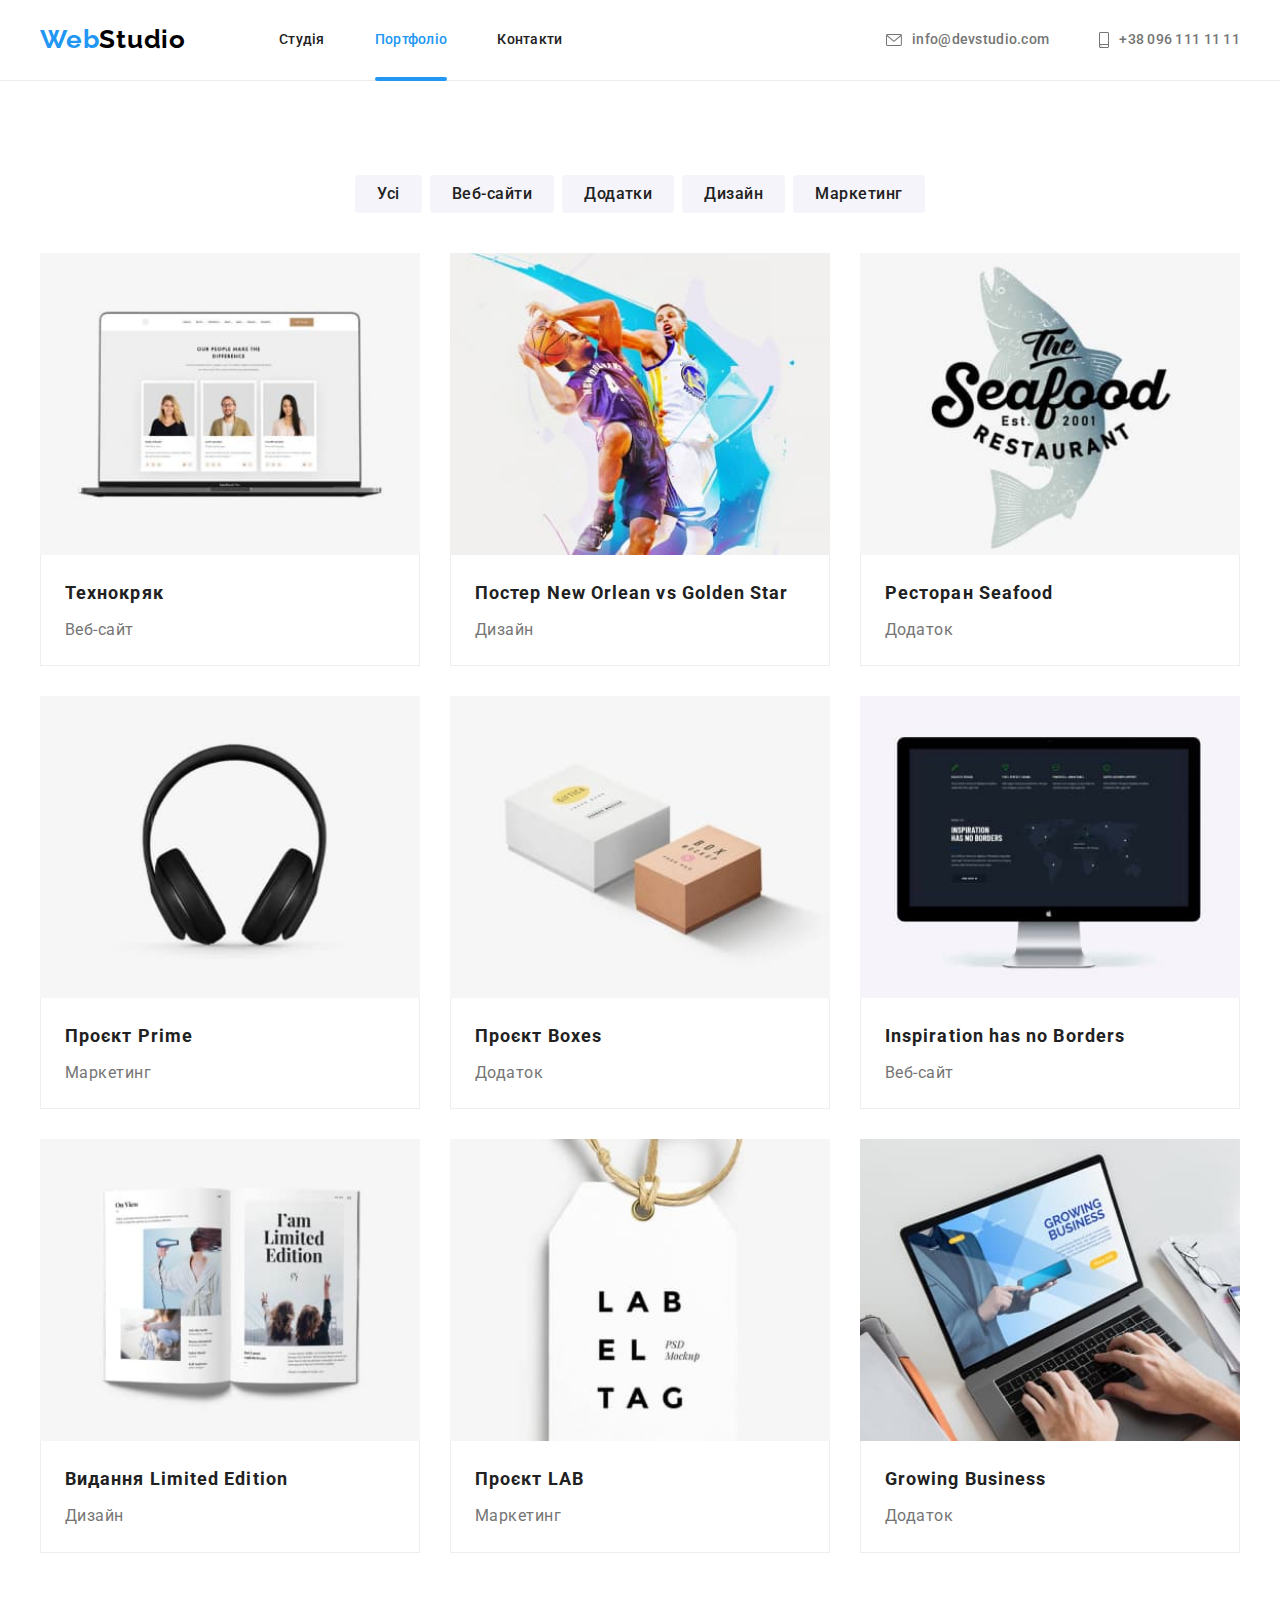
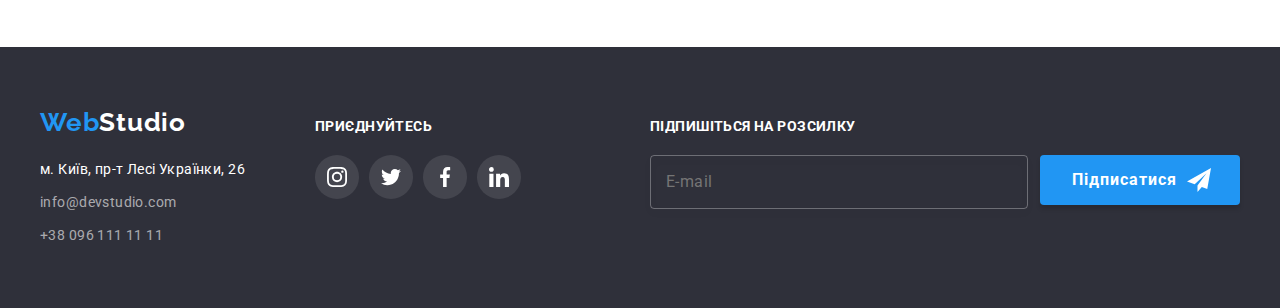
==== commit b069de3f: "portfolio img adaptive done" ====
--- a/portfolio.html
+++ b/portfolio.html
@@ -132,10 +132,17 @@
             <li class="project-item">
               <a class="project-link" href="#">
                 <div class="hidden-card">
+                  <picture>
+      <source srcset="img/portfolio/advert-1.jpg 1x, 
+     img/portfolio/advert-desktop-1-2x-min.jpg 2x" media="(min-width: 1200px)" />
+       <source srcset="img/portfolio/advert-tablet-1-1x-min.jpg 1x, 
+      img/portfolio/advert-tablet-1-2x-min.jpg 2x" media="(min-width: 768px)" />
+       <source srcset="img/portfolio/advert-mobile-1-1x-min.jpg 1x, 
+        img/portfolio/advert-mobile-1-2x-min.jpg 2x" media="(max-width: 767px)" />
                   <img
-                    src="./img/advert-1.jpg"
+                    src="./img/portfolio/advert-mobile-1-1x-min.jpg"
                     alt="екран ноутбуку"
-                    
+                    width="450"
                   />
                   <p class="hidden-text">
                     Ресурс пропонує комплексні пропозиції з різним рівнем
@@ -152,10 +159,17 @@
             <li class="project-item">
               <a class="project-link" href="#">
                 <div class="hidden-card">
+<picture>
+  <source srcset="img/portfolio/advert-2.jpg 1x, 
+     img/portfolio/advert-desktop-2-2x-min.jpg 2x" media="(min-width: 1200px)" />
+  <source srcset="img/portfolio/advert-tablet-2-1x-min.jpg 1x, 
+      img/portfolio/advert-tablet-2-2x-min.jpg 2x" media="(min-width: 768px)" />
+  <source srcset="img/portfolio/advert-mobile-2-1x-min.jpg 1x, 
+        img/portfolio/advert-mobile-2-2x-min.jpg 2x" media="(max-width: 767px)" />
                   <img
-                    src="./img/advert-2.jpg"
+                    src="./img/portfolio/advert-mobile-2-1x-min.jpg"
                     alt="баскетболісти"
-                    width="370"
+                    width="450"
                   />
                   <p class="hidden-text">
                     Ресурс пропонує комплексні пропозиції з різним рівнем
@@ -174,10 +188,17 @@
             <li class="project-item">
               <a class="project-link" href="#">
                 <div class="hidden-card">
+<picture>
+  <source srcset="img/portfolio/advert-3.jpg 1x, 
+     img/portfolio/advert-desktop-3-2x-min.jpg 2x" media="(min-width: 1200px)" />
+  <source srcset="img/portfolio/advert-tablet-3-1x-min.jpg 1x, 
+      img/portfolio/advert-tablet-3-2x-min.jpg 2x" media="(min-width: 768px)" />
+  <source srcset="img/portfolio/advert-mobile-3-1x-min.jpg 1x, 
+        img/portfolio/advert-mobile-3-2x-min.jpg 2x" media="(max-width: 767px)" />
                   <img
-                    src="./img/advert-3.jpg"
+                    src="./img/portfolio/advert-mobile-3-1x-min.jpg"
                     alt="реклама ресторану"
-                    width="370"
+                    width="450"
                   />
                   <p class="hidden-text">
                     Ресурс пропонує комплексні пропозиції з різним рівнем
@@ -194,7 +215,14 @@
             <li class="project-item">
               <a class="project-link" href="#"
                 ><div class="hidden-card">
-                  <img src="./img/advert-4.jpg" alt="навушники" width="370" />
+<picture>
+  <source srcset="img/portfolio/advert-4.jpg 1x, 
+     img/portfolio/advert-desktop-4-2x-min.jpg 2x" media="(min-width: 1200px)" />
+  <source srcset="img/portfolio/advert-tablet-4-1x-min.jpg 1x, 
+      img/portfolio/advert-tablet-4-2x-min.jpg 2x" media="(min-width: 768px)" />
+  <source srcset="img/portfolio/advert-mobile-4-1x-min.jpg 1x, 
+        img/portfolio/advert-mobile-4-2x-min.jpg 2x" media="(max-width: 767px)" />
+                  <img src="./img/portfolio/advert-mobile-4-1x-min.jpg" alt="навушники" width="450" />
                   <p class="hidden-text">
                     Ресурс пропонує комплексні пропозиції з різним рівнем
                     функціоналу та сервісів. Все це дозволить відвідувачу
@@ -210,7 +238,14 @@
             <li class="project-item">
               <a class="project-link" href="#">
                 <div class="hidden-card">
-                  <img src="./img/advert-5.jpg" alt="коробочки" width="370" />
+<picture>
+  <source srcset="img/portfolio/advert-5.jpg 1x, 
+     img/portfolio/advert-desktop-5-2x-min.jpg 2x" media="(min-width: 1200px)" />
+  <source srcset="img/portfolio/advert-tablet-5-1x-min.jpg 1x, 
+      img/portfolio/advert-tablet-5-2x-min.jpg 2x" media="(min-width: 768px)" />
+  <source srcset="img/portfolio/advert-mobile-5-1x-min.jpg 1x, 
+        img/portfolio/advert-mobile-5-2x-min.jpg 2x" media="(max-width: 767px)" />
+                  <img src="./img/portfolio/advert-mobile-5-1x-min.jpg" alt="коробочки" width="450" />
                   <p class="hidden-text">
                     Ресурс пропонує комплексні пропозиції з різним рівнем
                     функціоналу та сервісів. Все це дозволить відвідувачу
@@ -226,7 +261,14 @@
             <li class="project-item">
               <a class="project-link" href="#"
                 ><div class="hidden-card">
-                  <img src="./img/advert-6.jpg" alt=" монітор" width="370" />
+<picture>
+  <source srcset="img/portfolio/advert-6.jpg 1x, 
+     img/portfolio/advert-desktop-6-2x-min.jpg 2x" media="(min-width: 1200px)" />
+  <source srcset="img/portfolio/advert-tablet-6-1x-min.jpg 1x, 
+      img/portfolio/advert-tablet-6-2x-min.jpg 2x" media="(min-width: 768px)" />
+  <source srcset="img/portfolio/advert-mobile-6-1x-min.jpg 1x, 
+        img/portfolio/advert-mobile-6-2x-min.jpg 2x" media="(max-width: 767px)" />
+                  <img src="./img/portfolio/advert-mobile-6-1x-min.jpg" alt=" монітор" width="450" />
                   <p class="hidden-text">
                     Ресурс пропонує комплексні пропозиції з різним рівнем
                     функціоналу та сервісів. Все це дозволить відвідувачу
@@ -242,7 +284,14 @@
             <li class="project-item">
               <a class="project-link" href="#">
                 <div class="hidden-card">
-                  <img src="./img/advert-7.jpg" alt="книга" width="370" />
+<picture>
+  <source srcset="img/portfolio/advert-7.jpg 1x, 
+     img/portfolio/advert-desktop-7-2x-min.jpg 2x" media="(min-width: 1200px)" />
+  <source srcset="img/portfolio/advert-tablet-7-1x-min.jpg 1x, 
+      img/portfolio/advert-tablet-7-2x-min.jpg 2x" media="(min-width: 768px)" />
+  <source srcset="img/portfolio/advert-mobile-7-1x-min.jpg 1x, 
+        img/portfolio/advert-mobile-7-2x-min.jpg 2x" media="(max-width: 767px)" />
+                  <img src="./img/portfolio/advert-mobile-7-1x-min.jpg" alt="книга" width="450" />
                   <p class="hidden-text">
                     Ресурс пропонує комплексні пропозиції з різним рівнем
                     функціоналу та сервісів. Все це дозволить відвідувачу
@@ -258,7 +307,14 @@
             <li class="project-item">
               <a class="project-link" href="#">
                 <div class="hidden-card">
-                  <img src="./img/advert-8.jpg" alt="бірка" width="370" />
+<picture>
+  <source srcset="img/portfolio/advert-8.jpg 1x, 
+     img/portfolio/advert-desktop-8-2x-min.jpg 2x" media="(min-width: 1200px)" />
+  <source srcset="img/portfolio/advert-tablet-8-1x-min.jpg 1x, 
+      img/portfolio/advert-tablet-8-2x-min.jpg 2x" media="(min-width: 768px)" />
+  <source srcset="img/portfolio/advert-mobile-8-1x-min.jpg 1x, 
+        img/portfolio/advert-mobile-8-2x-min.jpg 2x" media="(max-width: 767px)" />
+                  <img src="./img/portfolio/advert-mobile-8-1x-min.jpg" alt="бірка" width="450" />
                   <p class="hidden-text">
                     Ресурс пропонує комплексні пропозиції з різним рівнем
                     функціоналу та сервісів. Все це дозволить відвідувачу
@@ -274,10 +330,17 @@
             <li class="project-item">
               <a class="project-link" href="#">
                 <div class="hidden-card">
+<picture>
+  <source srcset="img/portfolio/advert-9.jpg 1x, 
+     img/portfolio/advert-desktop-9-2x-min.jpg 2x" media="(min-width: 1200px)" />
+  <source srcset="img/portfolio/advert-tablet-9-1x-min.jpg 1x, 
+      img/portfolio/advert-tablet-9-2x-min.jpg 2x" media="(min-width: 768px)" />
+  <source srcset="img/portfolio/advert-mobile-9-1x-min.jpg 1x, 
+        img/portfolio/advert-mobile-9-2x-min.jpg 2x" media="(max-width: 767px)" />
                   <img
-                    src="./img/advert-9.jpg"
+                    src="./img/portfolio/advert-mobile-9-1x-min.jpg"
                     alt="робота за ноутбуком"
-                    width="370"
+                    width="450"
                   />
                   <p class="hidden-text">
                     Ресурс пропонує комплексні пропозиції з різним рівнем
--- a/css/main.min.css
+++ b/css/main.min.css
@@ -1 +1 @@
-:root{--primary-text-color: #757575;--accent-color: #2196f3;--primary-bkg-color: #ffffff;--primary-bkg-bt-color: #f5f4fa;--primary-title-color: #212121;--bkg-footer-color: #2f303a;--primary-logo-color: #afb1b8;--transition-duration: 250ms;--transition-cub: cubic-bezier(0.4, 0, 0.2, 1);--bt-bkg--hover-color: #188ce8;--main-font-style: "roboto";--gradient: linear-gradient( rgba(47, 48, 58, 0.4), rgba(47, 48, 58, 0.4))}.footer-mail,.footer-tel,.site-nav__link,.contacts__mail,.contacts__tel{transition:color var(--transition-duration) var(--transition-cub)}.modal{position:absolute;left:50%;top:50%}.visually-hidden{position:absolute;width:1px;height:1px;margin:-1px;border:0;padding:0;white-space:nowrap;-webkit-clip-path:inset(100%);clip-path:inset(100%);clip:rect(0 0 0 0);overflow:hidden}p,h1,h2,h3,h4,h5,h6{margin:0}ul{margin:0;padding-left:0;list-style:none}address{font-style:normal}.link{text-decoration:none}body{font-family:var(--main-font-style),sans-serif;color:var(--primary-text-color);margin:0}button{cursor:pointer;border:1px solid rgba(0,0,0,0)}img{display:block;max-width:100%;height:auto}.is-hidden{opacity:0;pointer-events:none;visibility:hidden}.section{padding-top:60px;padding-bottom:60px}@media screen and (min-width: 1200px){.section{padding-top:94px;padding-bottom:94px}}.container{width:100%;padding-left:15px;padding-right:15px;margin:0 auto}@media screen and (min-width: 480px){.container{width:480px}}@media screen and (min-width: 768px){.container{width:768px}}@media screen and (min-width: 1200px){.container{width:1200px}}.logo{font-family:"Raleway",sans-serif;font-style:normal;font-weight:700;font-size:24px;line-height:1.16;letter-spacing:.03em;color:var(--accent-color);display:block}@media screen and (min-width: 1200px){.logo{font-size:26px;line-height:1.19}}@media screen and (min-width: 768px){.logo--margin-header{margin-right:87px}}@media screen and (min-width: 1200px){.logo--margin-header{margin-right:93px}}.logo--margin-footer{margin-bottom:20px}@media screen and (min-width: 1200px){.logo--margin-footer{margin-right:auto}}.accent--color-dark{color:#000}.accent--color-light{color:#fff}.mobile-menu{width:100vw;height:100vh;top:0;position:fixed;z-index:1;background-color:var(--primary-bkg-color);padding-top:48px;padding-bottom:48px}.mobile-menu>.container{height:100%;display:flex;flex-direction:column;justify-content:space-between;overflow:auto;padding-left:40px}@media screen and (min-width: 768px){.mobile-menu{display:none}}.menu-close{position:absolute;top:10px;right:10px;background-color:var(--primary-bkg-color)}.mobile-nav{margin-bottom:30px}.mobile-nav__item:not(:last-child){margin-bottom:32px}.mobile-nav__link{font-weight:500;font-size:40px;line-height:1.17;letter-spacing:.02em;color:var(--primary-title-color)}.mobile-nav__link:hover,.mobile-nav__link:focus{color:var(--accent-color)}.mobile-menu-bottom{display:inline-block;width:100%}.mobile-contacts{margin-bottom:64px}.mobile-contacts__tel{display:inline-block;font-weight:500;font-size:34px;line-height:1.18;letter-spacing:.02em;color:var(--accent-color);margin-bottom:32px}@media screen and (max-width: 352px){.mobile-contacts__tel{font-size:28px}}@media screen and (max-width: 300px){.mobile-contacts__tel{font-size:26px}}.mobile-contacts__mail{font-weight:500;font-size:24px;line-height:1.17px;letter-spacing:.02em;color:inherit}.mobile-social{display:flex;gap:10px;flex-wrap:wrap}@media screen and (max-width: 415px){.mobile-social{gap:4px}}.mobile-social-item:not(:first-child){border-left:1px solid rgba(33,33,33,.2);padding-left:10px}@media screen and (max-width: 415px){.mobile-social-item:not(:first-child){padding-left:4px}}.mobile-social__link{display:block;color:var(--accent-color);font-weight:500;font-size:18px;line-height:1.22;letter-spacing:.02em}@media screen and (max-width: 415px){.mobile-social__link{font-weight:300;font-size:16px}}@media screen and (max-width: 343px){.mobile-social__link{font-size:14px}}@media screen and (max-width: 311px){.mobile-social__link{font-size:12px}}.section-title{font-weight:700;font-size:28px;line-height:1.17;text-align:center;letter-spacing:.03em;color:var(--primary-title-color);margin-bottom:30px}@media screen and (min-width: 1200px){.section-title{font-size:36px;margin-bottom:50px}}.btn{min-width:200px;height:50px;font-family:inherit;font-weight:700;font-size:16px;line-height:1.87;display:block;align-items:center;text-align:center;letter-spacing:.06em;color:var(--primary-bkg-color);background:var(--accent-color);box-shadow:0px 4px 4px rgba(0,0,0,.15);border-radius:4px;cursor:pointer;margin:0 auto;transition:background-color var(--transition-duration) var(--transition-cub)}.btn:hover,.btn:focus{background-color:var(--bt-bkg--hover-color)}.backdrop{position:fixed;top:0;left:0;width:100%;height:100%;background-color:rgba(0,0,0,.2);opacity:1;transition:opacity 500ms cubic-bezier(0.4, 0, 0.2, 1),visibility 500ms cubic-bezier(0.4, 0, 0.2, 1)}.backdrop.is-hidden .modal{transform:translate(-50%, -50%) scale(0.4)}.modal{transform:translate(-50%, -50%) scale(1);width:95%;max-height:609px;background-color:var(--primary-bkg-color);padding:40px;box-shadow:0px 1px 3px rgba(0,0,0,.12),0px 1px 1px rgba(0,0,0,.14),0px 2px 1px rgba(0,0,0,.2);border-radius:4px;transition:transform 700ms cubic-bezier(0.075, 0.82, 0.165, 1)}@media screen and (max-width: 334px){.modal{padding-top:20px}}@media screen and (min-width: 480px){.modal{width:450px}}@media screen and (min-width: 1200px){.modal{min-width:528px;min-height:581px}}.modal-bt{background-color:inherit;display:flex;width:30px;height:30px;border-radius:50%;align-items:center;justify-content:center;border:1px solid rgba(0,0,0,.1);position:absolute;right:8px;top:8px}.modal-close{fill:currentColor}.modal-bt:focus .modal-close,.modal-bt:hover .modal-close{color:var(--accent-color)}.form-title{margin-top:0px;margin-bottom:12px;text-align:center;font-weight:700;font-size:20px;line-height:1.5;text-align:center;letter-spacing:.03em;color:var(--primary-title-color);display:block}@media screen and (min-width: 1200px){.form-title{line-height:1.15}}.form-field{display:flex;flex-direction:column;margin-bottom:10px;position:relative}.form-field:nth-child(4){margin-bottom:0px}.form-label{margin-bottom:4px;font-weight:400;font-size:12px;line-height:1.17;letter-spacing:.01em}.form-input,.form-coment{border:1px solid rgba(33,33,33,.2);border-radius:4px;width:100%;height:40px;color:#000;padding-left:42px;outline:rgba(0,0,0,0);transition:border-color var(--transition-duration) var(--transition-cub)}.form-input:focus,.form-coment:focus{border-color:var(--accent-color)}.form-coment{padding:12px 16px;height:120px;resize:none}.form-coment::-moz-placeholder{font-weight:400;font-size:12px;line-height:1.17;letter-spacing:.01em;color:rgba(117,117,117,.5)}.form-coment:-ms-input-placeholder{font-weight:400;font-size:12px;line-height:1.17;letter-spacing:.01em;color:rgba(117,117,117,.5)}.form-coment::placeholder{font-weight:400;font-size:12px;line-height:1.17;letter-spacing:.01em;color:rgba(117,117,117,.5)}.modal-input-icon{position:absolute;left:12px;top:50%}.form-input:focus+.modal-input-icon{fill:var(--accent-color)}.form-checkbox{margin-top:20px;margin-bottom:30px;font-weight:400;font-size:12px;line-height:1.17;letter-spacing:.03em;justify-content:center}@media screen and (max-width: 334px){.form-checkbox{margin-bottom:10px}}@media screen and (min-width: 1200px){.form-checkbox{font-size:14px;line-height:1.71}}.label-checkbox{padding-left:15px;text-align:left}@media screen and (min-width: 340px){.label-checkbox{padding-left:25px}}@media screen and (min-width: 440px){.label-checkbox{padding-left:35px}}@media screen and (min-width: 480px){.label-checkbox{display:flex;gap:8px;padding:0;justify-content:center}}@media screen and (min-width: 1200px){.label-checkbox{align-items:baseline}}.icon-confirm{display:inline-flex;width:16px;height:15px;border:2px solid #212121;border-radius:4px;align-items:center;justify-content:center;fill:rgba(0,0,0,0)}.checkbox:checked+.icon-confirm{background-color:var(--accent-color);border:var(--accent-color);background-origin:border-box;fill:#fff}.checkbox:focus+.icon-confirm{border-color:var(--accent-color)}@media screen and (max-width: 479px){.icon-confirm{margin-right:6px}}.contract-modal{width:-webkit-max-content;width:-moz-max-content;width:max-content;text-decoration:none;border-bottom:100% solid #2196f3;color:#2196f3;position:relative}@media screen and (max-width: 480px){.contract-modal{display:inline-block}}@media screen and (max-width: 456px){.contract-modal{text-align:center}}.contract-modal::after{display:inline-block;content:"";width:100%;height:1px;background-color:currentColor;position:absolute;bottom:1px;right:0}@media screen and (min-width: 1200px){.contract-modal::after{bottom:5px}}.header{background-color:var(--primary-bkg-color);border-bottom:1px solid #ececec;position:fixed;width:100%;margin-top:-60px}@media screen and (min-width: 768px){.header{position:unset;margin-top:0}}.header__container{display:flex}@media screen and (max-width: 768px){.header__container{justify-content:space-between}}.navigation{display:flex}.navigation__logo{display:inline-block;padding-top:24px;padding-bottom:25px}.site-nav__link,.contacts__mail,.contacts__tel{padding-top:32px;padding-bottom:32px;display:block}.site-nav,.contacts{display:none;gap:50px}@media screen and (min-width: 768px){.site-nav,.contacts{display:flex}}.site-nav{margin:0 auto}@media screen and (min-width: 768px){.header__contacts{flex-direction:column;gap:10px;justify-content:center;margin-left:auto}}@media screen and (min-width: 1200px){.header__contacts{flex-direction:row;align-items:center;gap:50px}}.site-nav__link{font-weight:500;font-size:14px;line-height:1.14;letter-spacing:.02em;color:var(--primary-title-color)}.site-nav__link:hover,.site-nav__link:focus{color:var(--accent-color)}.current{color:var(--accent-color);position:relative}.current::after{display:none;content:"";width:100%;height:4px;border-radius:2px;background-color:currentColor;position:absolute;bottom:-1px;right:0}@media screen and (min-width: 768px){.current::after{display:inline-block}}.contacts__mail,.contacts__tel{display:flex;display:none;font-weight:500;font-size:12px;line-height:1.17;letter-spacing:.02em;color:var(--primary-text-color);align-items:center}.contacts__mail:hover,.contacts__mail:focus,.contacts__tel:hover,.contacts__tel:focus{color:var(--accent-color)}@media screen and (min-width: 768px){.contacts__mail,.contacts__tel{display:flex;padding:0px}}@media screen and (min-width: 1200px){.contacts__mail,.contacts__tel{font-size:14px;line-height:1.14}}.contacts__envelop,.contacts__smartphone{margin-right:10px;fill:currentColor;display:none}@media screen and (min-width: 768px){.contacts__envelop,.contacts__smartphone{display:block}}@media screen and (min-width: 1200px){.contacts__envelop{width:16px;height:12px}}@media screen and (min-width: 1200px){.contacts__smartphone{width:10px;height:16px}}.menu-unfold{background-color:rgba(0,0,0,0)}@media screen and (min-width: 768px){.menu-unfold{display:none}}.section.hero{background-color:#c4c4c4;padding-top:118px;padding-bottom:118px;background-image:var(--gradient),url("../img/hero-mobile.jpg");background-repeat:no-repeat;background-size:cover;background-position:center;margin-left:auto;margin-right:auto;margin-top:60px;max-width:100%;height:400px}@media(min-device-pixel-ratio: 2),(-webkit-min-device-pixel-ratio: 2),(min-resolution: 192dpi),(min-resolution: 2dppx){.section.hero{background-image:var(--gradient),url("../img/hero-mobile-2x.jpg")}}@media screen and (min-width: 768px){.section.hero{margin-top:0px;background-image:var(--gradient),url("../img/hero-tab.jpg")}}@media screen and (min-width: 768px)and (min-device-pixel-ratio: 2),screen and (min-width: 768px)and (-webkit-min-device-pixel-ratio: 2),screen and (min-width: 768px)and (min-resolution: 192dpi),screen and (min-width: 768px)and (min-resolution: 2dppx){.section.hero{background-image:var(--gradient),url("../img/hero-tab-2x.jpg")}}@media screen and (min-width: 1200px){.section.hero{max-width:1600px;height:600px;padding-top:200px;padding-bottom:200px;background-image:var(--gradient),url("../img/hero-desktop.jpg")}}@media screen and (min-width: 1200px)and (min-device-pixel-ratio: 2),screen and (min-width: 1200px)and (-webkit-min-device-pixel-ratio: 2),screen and (min-width: 1200px)and (min-resolution: 192dpi),screen and (min-width: 1200px)and (min-resolution: 2dppx){.section.hero{background-image:var(--gradient),url("../img/hero-desktop-2x.jpg")}}.hero__title{font-weight:900;font-size:26px;line-height:1.62;text-align:center;letter-spacing:.06em;text-transform:uppercase;color:var(--primary-bkg-color);max-width:360px;margin:0 auto;margin-bottom:30px}@media screen and (min-width: 1200px){.hero__title{font-size:44px;line-height:1.36;max-width:696px}}.card__list{display:flex;flex-wrap:wrap;gap:30px}.card__list__item{width:100%}@media screen and (min-width: 768px){.card__list__item{width:calc((100% - 30px)/2)}}@media screen and (min-width: 1200px){.card__list__item{width:calc((100% - 90px)/4)}}.card__list__graphics{display:flex;background-color:var(--primary-bkg-bt-color);height:120px;margin-bottom:30px;justify-content:center;border-radius:4px;align-items:center}.card__list__icon{width:70px;height:70px}.card__list__title{font-weight:700;font-size:14px;line-height:1.14;letter-spacing:.03em;text-transform:uppercase;text-align:center;color:var(--primary-title-color)}@media screen and (min-width: 768px){.card__list__title{text-align:unset}}.card__list__text{font-weight:400;font-size:14px;line-height:1.71;letter-spacing:.03em;margin-top:10px}.work__section{padding-top:0px;padding-bottom:94px;display:none}@media screen and (min-width: 1200px){.work__section{display:unset}}.product{display:flex;gap:30px}.product__item{width:calc((100% - 60px)/3);position:relative;display:flex}.product__title{position:absolute;width:100%;height:70px;background-color:rgba(47,48,58,.8);bottom:0;text-align:center;font-size:14px;line-height:1.14;letter-spacing:.03em;text-transform:uppercase;color:#fff;padding:27px}.crew{background:var(--primary-bkg-bt-color)}.person__list{display:flex;flex-wrap:wrap;gap:30px}.person__list__item{background:var(--primary-bkg-color);width:100%;padding-top:0px;box-shadow:0px 1px 3px rgba(0,0,0,.12),0px 1px 1px rgba(0,0,0,.14),0px 2px 1px rgba(0,0,0,.2);border-radius:0px 0px 4px 4px}@media screen and (min-width: 768px){.person__list__item{width:calc((100% - 30px)/2)}}@media screen and (min-width: 1200px){.person__list__item{width:calc((100% - 90px)/4)}}.person__list__card{padding-top:30px;padding-bottom:24px}@media screen and (min-width: 1200px){.person__list__card{padding-bottom:30px}}.social__list{display:flex;justify-content:center;gap:10px;align-items:center}.social__link{display:flex;width:44px;height:44px;border-radius:50%;align-items:center;justify-content:center;color:var(--primary-logo-color);transition:color var(--transition-duration) var(--transition-cub),background-color var(--transition-duration) var(--transition-cub)}.social__link:hover,.social__link:focus{background-color:var(--accent-color);color:var(--primary-bkg-color)}.social__icon{fill:currentColor}.person__list__member{font-weight:500;font-size:16px;line-height:1.19;text-align:center;letter-spacing:.03em;color:var(--primary-title-color);margin-bottom:10px}.person__list__position{font-weight:400;font-size:16px;line-height:1.19;text-align:center;letter-spacing:.03em;margin-bottom:16px}.clients__list{display:flex;flex-wrap:wrap;gap:30px}.clients__item{width:calc((100% - 30px)/2);height:92px}@media screen and (min-width: 768px){.clients__item{width:calc((100% - 60px)/3)}}@media screen and (min-width: 1200px){.clients__item{width:calc((100% - 150px)/6)}}.clients__link{width:100%;height:100%;border:solid 1px #afb1b8;border-radius:4px;display:flex;align-items:center;justify-content:center;color:var(--primary-logo-color);transition:color var(--transition-duration) var(--transition-cub),border-color var(--transition-duration) var(--transition-cub)}.clients__link:hover,.clients__link:focus{border-color:var(--accent-color);color:var(--accent-color)}.clients__logo{fill:currentColor}.footer{background:var(--bkg-footer-color);padding-top:60px;padding-bottom:60px}@media screen and (min-width: 1200px){.container.footer-container{display:flex;align-items:baseline;justify-content:space-between}}@media screen and (min-width: 768px){.footer-wrap{display:flex;align-items:baseline;justify-content:space-around}}@media screen and (min-width: 1200px){.footer-wrap{justify-content:unset}}.main-part{align-items:center;display:flex;flex-direction:column}@media screen and (min-width: 1200px){.main-part{margin-right:70px}}.address{margin-bottom:60px}@media screen and (min-width: 768px){.address{margin:0}}.adress-list{align-items:center;display:flex;flex-direction:column}@media screen and (min-width: 1200px){.adress-list{align-items:unset}}.footer-item:not(:last-child){margin-bottom:8px}@media screen and (min-width: 1200px){.footer-item:not(:last-child){margin-bottom:9px}}.footer-location,.footer-mail,.footer-tel{font-style:normal;font-weight:400;font-size:14px;line-height:1.71;letter-spacing:.03em;color:rgba(255,255,255,.6)}.footer-mail:hover,.footer-mail:focus,.footer-tel:hover,.footer-tel:focus{color:var(--accent-color)}.place{color:var(--primary-bkg-color)}.social__text,.subs-text{font-weight:700;font-size:14px;line-height:1.14;letter-spacing:.03em;text-transform:uppercase;color:#fff}@media screen and (max-width: 1199px){.social__text,.subs-text{text-align:center}}.social__text{margin-bottom:20px}.social__link.socials{background-color:rgba(255,255,255,.1);color:var(--primary-bkg-color)}.social__link.socials:hover,.social__link.socials:focus{background-color:var(--accent-color)}.footer__social{display:flex;flex-direction:column}@media screen and (min-width: 1200px){.footer__social{margin-right:93px}}.subscription{margin:0 auto;margin-top:60px}@media screen and (min-width: 768px){.subscription{width:450px}}@media screen and (min-width: 1200px){.subscription{margin:0;width:unset}}@media screen and (min-width: 1200px){.footer-form{width:100%;display:flex}}.subs-text{margin-bottom:20px}.footer-label{position:relative}@media screen and (min-width: 1200px){.footer-label{margin-right:12px}}.footer-mail-label{position:absolute;font-weight:400;font-size:16px;line-height:1.25;letter-spacing:.03em;top:50%;left:16px;transform:translateY(-50%);transition:transform var(--transition-duration) var(--transition-cub)}.footer-input:not(:-moz-placeholder-shown)~.footer-mail-label{transform:translateY(-43px)}.footer-input:not(:-ms-input-placeholder)~.footer-mail-label{transform:translateY(-43px)}.footer-input:focus~.footer-mail-label,.footer-input:not(:placeholder-shown)~.footer-mail-label{transform:translateY(-43px)}.footer-input{width:100%;height:50px;border:1px solid rgba(255,255,255,.3);filter:drop-shadow(0px 4px 4px rgba(0, 0, 0, 0.15));border-radius:4px;background-color:rgba(0,0,0,0);color:#fff;outline:rgba(0,0,0,0);padding-left:16px;margin-bottom:20px}@media screen and (min-width: 1200px){.footer-input{width:358px;margin:0}}.subs-bt{display:flex;gap:10px;padding-left:31px}.send-icon{fill:currentColor}main{background-color:var(--primary-bkg-color)}.portfolio.section{margin-top:60px;width:100%}@media screen and (min-width: 768px){.portfolio.section{margin-top:0px}}.filter-bt{font-family:inherit;font-weight:500;font-size:16px;line-height:1.62;text-align:center;letter-spacing:.03em;color:var(--primary-title-color);background-color:var(--primary-bkg-bt-color);border:none;border-radius:4px;cursor:pointer;padding:6px 22px;transition-property:color,background-color,box-shadow;transition-duration:var(--transition-duration);transition-timing-function:var(--transition-cub)}.filter-bt:hover,.filter-bt:focus{color:var(--primary-bkg-color);background-color:var(--accent-color);box-shadow:0px 3px 1px rgba(0,0,0,.1),0px 1px 2px rgba(0,0,0,.08),0px 2px 2px rgba(0,0,0,.12)}.filter-list{display:flex;gap:8px;justify-content:center}.project-list{display:flex;flex-wrap:wrap;gap:30px;margin-top:40px}@media screen and (min-width: 768px){.project-item{width:calc((100% - 30px)/2)}}@media screen and (min-width: 1200px){.project-item{width:calc((100% - 60px)/3)}}.project-card{padding:20px 24px;border-left:1px solid #eee;border-right:1px solid #eee;border-bottom:1px solid #eee}.project-link{display:block;text-decoration:none;transition:box-shadow var(--transition-duration) var(--transition-cub)}.project-link:hover{box-shadow:0px 1px 1px rgba(0,0,0,.12),0px 4px 4px rgba(0,0,0,.06),1px 4px 6px rgba(0,0,0,.16)}.project-title{font-style:normal;font-size:18px;line-height:2;letter-spacing:.06em;color:var(--primary-title-color);margin-bottom:4px}.project-text{font-style:normal;font-size:16px;line-height:1.9;letter-spacing:.03em;color:var(--primary-text-color)}.hidden-card{position:relative;width:100%;height:100%;overflow:hidden}.hidden-text{position:absolute;font-size:18px;line-height:1.56;letter-spacing:.03em;color:#fff;padding:63px 24px;left:0;top:0;transform:translateY(100%);background-color:rgba(33,150,243,.9);transition-property:transform;transition-duration:var(--transition-duration);transition-timing-function:var(--transition-cub);opacity:0;overflow:auto}.project-link:hover .hidden-text{opacity:1;transform:translateY(0)}/*# sourceMappingURL=main.min.css.map */+:root{--primary-text-color: #757575;--accent-color: #2196f3;--primary-bkg-color: #ffffff;--primary-bkg-bt-color: #f5f4fa;--primary-title-color: #212121;--bkg-footer-color: #2f303a;--primary-logo-color: #afb1b8;--transition-duration: 250ms;--transition-cub: cubic-bezier(0.4, 0, 0.2, 1);--bt-bkg--hover-color: #188ce8;--main-font-style: "roboto";--gradient: linear-gradient( rgba(47, 48, 58, 0.4), rgba(47, 48, 58, 0.4))}.footer-mail,.footer-tel,.site-nav__link,.contacts__mail,.contacts__tel{transition:color var(--transition-duration) var(--transition-cub)}.modal{position:absolute;left:50%;top:50%}.visually-hidden{position:absolute;width:1px;height:1px;margin:-1px;border:0;padding:0;white-space:nowrap;-webkit-clip-path:inset(100%);clip-path:inset(100%);clip:rect(0 0 0 0);overflow:hidden}p,h1,h2,h3,h4,h5,h6{margin:0}ul{margin:0;padding-left:0;list-style:none}address{font-style:normal}.link{text-decoration:none}body{font-family:var(--main-font-style),sans-serif;color:var(--primary-text-color);margin:0}button{cursor:pointer;border:1px solid rgba(0,0,0,0)}img{display:block;max-width:100%;height:auto}.is-hidden{opacity:0;pointer-events:none;visibility:hidden}.section{padding-top:60px;padding-bottom:60px}@media screen and (min-width: 1200px){.section{padding-top:94px;padding-bottom:94px}}.container{width:100%;padding-left:15px;padding-right:15px;margin:0 auto}@media screen and (min-width: 480px){.container{width:480px}}@media screen and (min-width: 768px){.container{width:768px}}@media screen and (min-width: 1200px){.container{width:1200px}}.logo{font-family:"Raleway",sans-serif;font-style:normal;font-weight:700;font-size:24px;line-height:1.16;letter-spacing:.03em;color:var(--accent-color);display:block}@media screen and (min-width: 1200px){.logo{font-size:26px;line-height:1.19}}@media screen and (min-width: 768px){.logo--margin-header{margin-right:87px}}@media screen and (min-width: 1200px){.logo--margin-header{margin-right:93px}}.logo--margin-footer{margin-bottom:20px}@media screen and (min-width: 1200px){.logo--margin-footer{margin-right:auto}}.accent--color-dark{color:#000}.accent--color-light{color:#fff}.mobile-menu{width:100vw;height:100vh;top:0;position:fixed;z-index:1;background-color:var(--primary-bkg-color);padding-top:48px;padding-bottom:48px}.mobile-menu>.container{height:100%;display:flex;flex-direction:column;justify-content:space-between;overflow:auto;padding-left:40px}@media screen and (min-width: 768px){.mobile-menu{display:none}}.menu-close{position:absolute;top:10px;right:10px;background-color:var(--primary-bkg-color)}.mobile-nav{margin-bottom:30px}.mobile-nav__item:not(:last-child){margin-bottom:32px}.mobile-nav__link{font-weight:500;font-size:40px;line-height:1.17;letter-spacing:.02em;color:var(--primary-title-color)}.mobile-nav__link:hover,.mobile-nav__link:focus{color:var(--accent-color)}.mobile-menu-bottom{display:inline-block;width:100%}.mobile-contacts{margin-bottom:64px}.mobile-contacts__tel{display:inline-block;font-weight:500;font-size:34px;line-height:1.18;letter-spacing:.02em;color:var(--accent-color);margin-bottom:32px}@media screen and (max-width: 352px){.mobile-contacts__tel{font-size:28px}}@media screen and (max-width: 300px){.mobile-contacts__tel{font-size:26px}}.mobile-contacts__mail{font-weight:500;font-size:24px;line-height:1.17px;letter-spacing:.02em;color:inherit}.mobile-social{display:flex;gap:10px;flex-wrap:wrap}@media screen and (max-width: 415px){.mobile-social{gap:4px}}.mobile-social-item:not(:first-child){border-left:1px solid rgba(33,33,33,.2);padding-left:10px}@media screen and (max-width: 415px){.mobile-social-item:not(:first-child){padding-left:4px}}.mobile-social__link{display:block;color:var(--accent-color);font-weight:500;font-size:18px;line-height:1.22;letter-spacing:.02em}@media screen and (max-width: 415px){.mobile-social__link{font-weight:300;font-size:16px}}@media screen and (max-width: 343px){.mobile-social__link{font-size:14px}}@media screen and (max-width: 311px){.mobile-social__link{font-size:12px}}.section-title{font-weight:700;font-size:28px;line-height:1.17;text-align:center;letter-spacing:.03em;color:var(--primary-title-color);margin-bottom:30px}@media screen and (min-width: 1200px){.section-title{font-size:36px;margin-bottom:50px}}.btn{min-width:200px;height:50px;font-family:inherit;font-weight:700;font-size:16px;line-height:1.87;display:block;align-items:center;text-align:center;letter-spacing:.06em;color:var(--primary-bkg-color);background:var(--accent-color);box-shadow:0px 4px 4px rgba(0,0,0,.15);border-radius:4px;cursor:pointer;margin:0 auto;transition:background-color var(--transition-duration) var(--transition-cub)}.btn:hover,.btn:focus{background-color:var(--bt-bkg--hover-color)}.backdrop{position:fixed;top:0;left:0;width:100%;height:100%;background-color:rgba(0,0,0,.2);opacity:1;transition:opacity 500ms cubic-bezier(0.4, 0, 0.2, 1),visibility 500ms cubic-bezier(0.4, 0, 0.2, 1)}.backdrop.is-hidden .modal{transform:translate(-50%, -50%) scale(0.4)}.modal{transform:translate(-50%, -50%) scale(1);width:95%;max-height:609px;background-color:var(--primary-bkg-color);padding:40px;box-shadow:0px 1px 3px rgba(0,0,0,.12),0px 1px 1px rgba(0,0,0,.14),0px 2px 1px rgba(0,0,0,.2);border-radius:4px;transition:transform 700ms cubic-bezier(0.075, 0.82, 0.165, 1)}@media screen and (max-width: 334px){.modal{padding-top:20px}}@media screen and (min-width: 480px){.modal{width:450px}}@media screen and (min-width: 1200px){.modal{min-width:528px;min-height:581px}}.modal-bt{background-color:inherit;display:flex;width:30px;height:30px;border-radius:50%;align-items:center;justify-content:center;border:1px solid rgba(0,0,0,.1);position:absolute;right:8px;top:8px}.modal-close{fill:currentColor}.modal-bt:focus .modal-close,.modal-bt:hover .modal-close{color:var(--accent-color)}.form-title{margin-top:0px;margin-bottom:12px;text-align:center;font-weight:700;font-size:20px;line-height:1.5;text-align:center;letter-spacing:.03em;color:var(--primary-title-color);display:block}@media screen and (min-width: 1200px){.form-title{line-height:1.15}}.form-field{display:flex;flex-direction:column;margin-bottom:10px;position:relative}.form-field:nth-child(4){margin-bottom:0px}.form-label{margin-bottom:4px;font-weight:400;font-size:12px;line-height:1.17;letter-spacing:.01em}.form-input,.form-coment{border:1px solid rgba(33,33,33,.2);border-radius:4px;width:100%;height:40px;color:#000;padding-left:42px;outline:rgba(0,0,0,0);transition:border-color var(--transition-duration) var(--transition-cub)}.form-input:focus,.form-coment:focus{border-color:var(--accent-color)}.form-coment{padding:12px 16px;height:120px;resize:none}.form-coment::-moz-placeholder{font-weight:400;font-size:12px;line-height:1.17;letter-spacing:.01em;color:rgba(117,117,117,.5)}.form-coment:-ms-input-placeholder{font-weight:400;font-size:12px;line-height:1.17;letter-spacing:.01em;color:rgba(117,117,117,.5)}.form-coment::placeholder{font-weight:400;font-size:12px;line-height:1.17;letter-spacing:.01em;color:rgba(117,117,117,.5)}.modal-input-icon{position:absolute;left:12px;top:50%}.form-input:focus+.modal-input-icon{fill:var(--accent-color)}.form-checkbox{margin-top:20px;margin-bottom:30px;font-weight:400;font-size:12px;line-height:1.17;letter-spacing:.03em;justify-content:center}@media screen and (max-width: 334px){.form-checkbox{margin-bottom:10px}}@media screen and (min-width: 1200px){.form-checkbox{font-size:14px;line-height:1.71}}.label-checkbox{padding-left:15px;text-align:left}@media screen and (min-width: 340px){.label-checkbox{padding-left:25px}}@media screen and (min-width: 440px){.label-checkbox{padding-left:35px}}@media screen and (min-width: 480px){.label-checkbox{display:flex;gap:8px;padding:0;justify-content:center}}@media screen and (min-width: 1200px){.label-checkbox{align-items:baseline}}.icon-confirm{display:inline-flex;width:16px;height:15px;border:2px solid #212121;border-radius:4px;align-items:center;justify-content:center;fill:rgba(0,0,0,0)}.checkbox:checked+.icon-confirm{background-color:var(--accent-color);border:var(--accent-color);background-origin:border-box;fill:#fff}.checkbox:focus+.icon-confirm{border-color:var(--accent-color)}@media screen and (max-width: 479px){.icon-confirm{margin-right:6px}}.contract-modal{width:-webkit-max-content;width:-moz-max-content;width:max-content;text-decoration:none;border-bottom:100% solid #2196f3;color:#2196f3;position:relative}@media screen and (max-width: 480px){.contract-modal{display:inline-block}}@media screen and (max-width: 456px){.contract-modal{text-align:center}}.contract-modal::after{display:inline-block;content:"";width:100%;height:1px;background-color:currentColor;position:absolute;bottom:1px;right:0}@media screen and (min-width: 1200px){.contract-modal::after{bottom:5px}}.header{background-color:var(--primary-bkg-color);border-bottom:1px solid #ececec;position:fixed;z-index:1;width:100%;margin-top:-60px}@media screen and (min-width: 768px){.header{position:unset;margin-top:0}}.header__container{display:flex}@media screen and (max-width: 768px){.header__container{justify-content:space-between}}.navigation{display:flex}.navigation__logo{display:inline-block;padding-top:24px;padding-bottom:25px}.site-nav__link,.contacts__mail,.contacts__tel{padding-top:32px;padding-bottom:32px;display:block}.site-nav,.contacts{display:none;gap:50px}@media screen and (min-width: 768px){.site-nav,.contacts{display:flex}}.site-nav{margin:0 auto}@media screen and (min-width: 768px){.header__contacts{flex-direction:column;gap:10px;justify-content:center;margin-left:auto}}@media screen and (min-width: 1200px){.header__contacts{flex-direction:row;align-items:center;gap:50px}}.site-nav__link{font-weight:500;font-size:14px;line-height:1.14;letter-spacing:.02em;color:var(--primary-title-color)}.site-nav__link:hover,.site-nav__link:focus{color:var(--accent-color)}.current{color:var(--accent-color);position:relative}.current::after{display:none;content:"";width:100%;height:4px;border-radius:2px;background-color:currentColor;position:absolute;bottom:-1px;right:0}@media screen and (min-width: 768px){.current::after{display:inline-block}}.contacts__mail,.contacts__tel{display:flex;display:none;font-weight:500;font-size:12px;line-height:1.17;letter-spacing:.02em;color:var(--primary-text-color);align-items:center}.contacts__mail:hover,.contacts__mail:focus,.contacts__tel:hover,.contacts__tel:focus{color:var(--accent-color)}@media screen and (min-width: 768px){.contacts__mail,.contacts__tel{display:flex;padding:0px}}@media screen and (min-width: 1200px){.contacts__mail,.contacts__tel{font-size:14px;line-height:1.14}}.contacts__envelop,.contacts__smartphone{margin-right:10px;fill:currentColor;display:none}@media screen and (min-width: 768px){.contacts__envelop,.contacts__smartphone{display:block}}@media screen and (min-width: 1200px){.contacts__envelop{width:16px;height:12px}}@media screen and (min-width: 1200px){.contacts__smartphone{width:10px;height:16px}}.menu-unfold{background-color:rgba(0,0,0,0)}@media screen and (min-width: 768px){.menu-unfold{display:none}}.section.hero{background-color:#c4c4c4;padding-top:118px;padding-bottom:118px;background-image:var(--gradient),url("../img/hero-mobile.jpg");background-repeat:no-repeat;background-size:cover;background-position:center;margin-left:auto;margin-right:auto;margin-top:60px;max-width:100%;height:400px}@media(min-device-pixel-ratio: 2),(-webkit-min-device-pixel-ratio: 2),(min-resolution: 192dpi),(min-resolution: 2dppx){.section.hero{background-image:var(--gradient),url("../img/hero-mobile-2x.jpg")}}@media screen and (min-width: 768px){.section.hero{margin-top:0px;background-image:var(--gradient),url("../img/hero-tab.jpg")}}@media screen and (min-width: 768px)and (min-device-pixel-ratio: 2),screen and (min-width: 768px)and (-webkit-min-device-pixel-ratio: 2),screen and (min-width: 768px)and (min-resolution: 192dpi),screen and (min-width: 768px)and (min-resolution: 2dppx){.section.hero{background-image:var(--gradient),url("../img/hero-tab-2x.jpg")}}@media screen and (min-width: 1200px){.section.hero{max-width:1600px;height:600px;padding-top:200px;padding-bottom:200px;background-image:var(--gradient),url("../img/hero-desktop.jpg")}}@media screen and (min-width: 1200px)and (min-device-pixel-ratio: 2),screen and (min-width: 1200px)and (-webkit-min-device-pixel-ratio: 2),screen and (min-width: 1200px)and (min-resolution: 192dpi),screen and (min-width: 1200px)and (min-resolution: 2dppx){.section.hero{background-image:var(--gradient),url("../img/hero-desktop-2x.jpg")}}.hero__title{font-weight:900;font-size:26px;line-height:1.62;text-align:center;letter-spacing:.06em;text-transform:uppercase;color:var(--primary-bkg-color);max-width:360px;margin:0 auto;margin-bottom:30px}@media screen and (min-width: 1200px){.hero__title{font-size:44px;line-height:1.36;max-width:696px}}.card__list{display:flex;flex-wrap:wrap;gap:30px}.card__list__item{width:100%}@media screen and (min-width: 768px){.card__list__item{width:calc((100% - 30px)/2)}}@media screen and (min-width: 1200px){.card__list__item{width:calc((100% - 90px)/4)}}.card__list__graphics{display:flex;background-color:var(--primary-bkg-bt-color);height:120px;margin-bottom:30px;justify-content:center;border-radius:4px;align-items:center}.card__list__icon{width:70px;height:70px}.card__list__title{font-weight:700;font-size:14px;line-height:1.14;letter-spacing:.03em;text-transform:uppercase;text-align:center;color:var(--primary-title-color)}@media screen and (min-width: 768px){.card__list__title{text-align:unset}}.card__list__text{font-weight:400;font-size:14px;line-height:1.71;letter-spacing:.03em;margin-top:10px}.work__section{padding-top:0px;padding-bottom:94px;display:none}@media screen and (min-width: 1200px){.work__section{display:unset}}.product{display:flex;gap:30px}.product__item{width:calc((100% - 60px)/3);position:relative;display:flex}.product__title{position:absolute;width:100%;height:70px;background-color:rgba(47,48,58,.8);bottom:0;text-align:center;font-size:14px;line-height:1.14;letter-spacing:.03em;text-transform:uppercase;color:#fff;padding:27px}.crew{background:var(--primary-bkg-bt-color)}.person__list{display:flex;flex-wrap:wrap;gap:30px}.person__list__item{background:var(--primary-bkg-color);width:100%;padding-top:0px;box-shadow:0px 1px 3px rgba(0,0,0,.12),0px 1px 1px rgba(0,0,0,.14),0px 2px 1px rgba(0,0,0,.2);border-radius:0px 0px 4px 4px}@media screen and (min-width: 768px){.person__list__item{width:calc((100% - 30px)/2)}}@media screen and (min-width: 1200px){.person__list__item{width:calc((100% - 90px)/4)}}.person__list__card{padding-top:30px;padding-bottom:24px}@media screen and (min-width: 1200px){.person__list__card{padding-bottom:30px}}.social__list{display:flex;justify-content:center;gap:10px;align-items:center}.social__link{display:flex;width:44px;height:44px;border-radius:50%;align-items:center;justify-content:center;color:var(--primary-logo-color);transition:color var(--transition-duration) var(--transition-cub),background-color var(--transition-duration) var(--transition-cub)}.social__link:hover,.social__link:focus{background-color:var(--accent-color);color:var(--primary-bkg-color)}.social__icon{fill:currentColor}.person__list__member{font-weight:500;font-size:16px;line-height:1.19;text-align:center;letter-spacing:.03em;color:var(--primary-title-color);margin-bottom:10px}.person__list__position{font-weight:400;font-size:16px;line-height:1.19;text-align:center;letter-spacing:.03em;margin-bottom:16px}.clients__list{display:flex;flex-wrap:wrap;gap:30px}.clients__item{width:calc((100% - 30px)/2);height:92px}@media screen and (min-width: 768px){.clients__item{width:calc((100% - 60px)/3)}}@media screen and (min-width: 1200px){.clients__item{width:calc((100% - 150px)/6)}}.clients__link{width:100%;height:100%;border:solid 1px #afb1b8;border-radius:4px;display:flex;align-items:center;justify-content:center;color:var(--primary-logo-color);transition:color var(--transition-duration) var(--transition-cub),border-color var(--transition-duration) var(--transition-cub)}.clients__link:hover,.clients__link:focus{border-color:var(--accent-color);color:var(--accent-color)}.clients__logo{fill:currentColor}.footer{background:var(--bkg-footer-color);padding-top:60px;padding-bottom:60px}@media screen and (min-width: 1200px){.container.footer-container{display:flex;align-items:baseline;justify-content:space-between}}@media screen and (min-width: 768px){.footer-wrap{display:flex;align-items:baseline;justify-content:space-around}}@media screen and (min-width: 1200px){.footer-wrap{justify-content:unset}}.main-part{align-items:center;display:flex;flex-direction:column}@media screen and (min-width: 1200px){.main-part{margin-right:70px}}.address{margin-bottom:60px}@media screen and (min-width: 768px){.address{margin:0}}.adress-list{align-items:center;display:flex;flex-direction:column}@media screen and (min-width: 1200px){.adress-list{align-items:unset}}.footer-item:not(:last-child){margin-bottom:8px}@media screen and (min-width: 1200px){.footer-item:not(:last-child){margin-bottom:9px}}.footer-location,.footer-mail,.footer-tel{font-style:normal;font-weight:400;font-size:14px;line-height:1.71;letter-spacing:.03em;color:rgba(255,255,255,.6)}.footer-mail:hover,.footer-mail:focus,.footer-tel:hover,.footer-tel:focus{color:var(--accent-color)}.place{color:var(--primary-bkg-color)}.social__text,.subs-text{font-weight:700;font-size:14px;line-height:1.14;letter-spacing:.03em;text-transform:uppercase;color:#fff}@media screen and (max-width: 1199px){.social__text,.subs-text{text-align:center}}.social__text{margin-bottom:20px}.social__link.socials{background-color:rgba(255,255,255,.1);color:var(--primary-bkg-color)}.social__link.socials:hover,.social__link.socials:focus{background-color:var(--accent-color)}.footer__social{display:flex;flex-direction:column}@media screen and (min-width: 1200px){.footer__social{margin-right:93px}}.subscription{margin:0 auto;margin-top:60px}@media screen and (min-width: 768px){.subscription{width:450px}}@media screen and (min-width: 1200px){.subscription{margin:0;width:unset}}@media screen and (min-width: 1200px){.footer-form{width:100%;display:flex}}.subs-text{margin-bottom:20px}.footer-label{position:relative}@media screen and (min-width: 1200px){.footer-label{margin-right:12px}}.footer-mail-label{position:absolute;font-weight:400;font-size:16px;line-height:1.25;letter-spacing:.03em;top:50%;left:16px;transform:translateY(-50%);transition:transform var(--transition-duration) var(--transition-cub)}.footer-input:not(:-moz-placeholder-shown)~.footer-mail-label{transform:translateY(-43px)}.footer-input:not(:-ms-input-placeholder)~.footer-mail-label{transform:translateY(-43px)}.footer-input:focus~.footer-mail-label,.footer-input:not(:placeholder-shown)~.footer-mail-label{transform:translateY(-43px)}.footer-input{width:100%;height:50px;border:1px solid rgba(255,255,255,.3);filter:drop-shadow(0px 4px 4px rgba(0, 0, 0, 0.15));border-radius:4px;background-color:rgba(0,0,0,0);color:#fff;outline:rgba(0,0,0,0);padding-left:16px;margin-bottom:20px}@media screen and (min-width: 1200px){.footer-input{width:358px;margin:0}}.subs-bt{display:flex;gap:10px;padding-left:31px}.send-icon{fill:currentColor}main{background-color:var(--primary-bkg-color)}.portfolio.section{margin-top:60px}@media screen and (min-width: 768px){.portfolio.section{margin-top:0px}}.filter-bt{font-family:inherit;font-weight:500;font-size:16px;line-height:1.62;text-align:center;letter-spacing:.03em;color:var(--primary-title-color);background-color:var(--primary-bkg-bt-color);border:none;border-radius:4px;cursor:pointer;padding:6px 22px;transition-property:color,background-color,box-shadow;transition-duration:var(--transition-duration);transition-timing-function:var(--transition-cub)}.filter-bt:hover,.filter-bt:focus{color:var(--primary-bkg-color);background-color:var(--accent-color);box-shadow:0px 3px 1px rgba(0,0,0,.1),0px 1px 2px rgba(0,0,0,.08),0px 2px 2px rgba(0,0,0,.12)}.filter-list{display:flex;flex-wrap:wrap;max-width:350px;row-gap:15px;-moz-column-gap:8px;column-gap:8px;justify-content:flex-start}@media screen and (min-width: 768px){.filter-list{max-width:unset;justify-content:center}}.project-list{display:flex;flex-wrap:wrap;gap:30px;margin-top:40px}@media screen and (min-width: 768px){.project-item{width:calc((100% - 30px)/2)}}@media screen and (min-width: 1200px){.project-item{width:calc((100% - 60px)/3)}}.project-card{flex-grow:1;padding:20px 24px;border-left:1px solid #eee;border-right:1px solid #eee;border-bottom:1px solid #eee}.project-link{display:flex;flex-direction:column;text-decoration:none;height:100%;transition:box-shadow var(--transition-duration) var(--transition-cub)}.project-link:hover{box-shadow:0px 1px 1px rgba(0,0,0,.12),0px 4px 4px rgba(0,0,0,.06),1px 4px 6px rgba(0,0,0,.16)}.project-title{font-style:normal;font-size:18px;line-height:2;letter-spacing:.06em;color:var(--primary-title-color);margin-bottom:4px}.project-text{font-style:normal;font-size:16px;line-height:1.9;letter-spacing:.03em;color:var(--primary-text-color)}.hidden-card{position:relative;width:100%;height:100%;overflow:hidden}.hidden-text{position:absolute;font-size:18px;line-height:1.56;letter-spacing:.03em;color:#fff;padding:63px 24px;left:0;top:0;transform:translateY(100%);background-color:rgba(33,150,243,.9);transition-property:transform;transition-duration:var(--transition-duration);transition-timing-function:var(--transition-cub);opacity:0;overflow:auto}.project-link:hover .hidden-text{opacity:1;transform:translateY(0)}/*# sourceMappingURL=main.min.css.map */